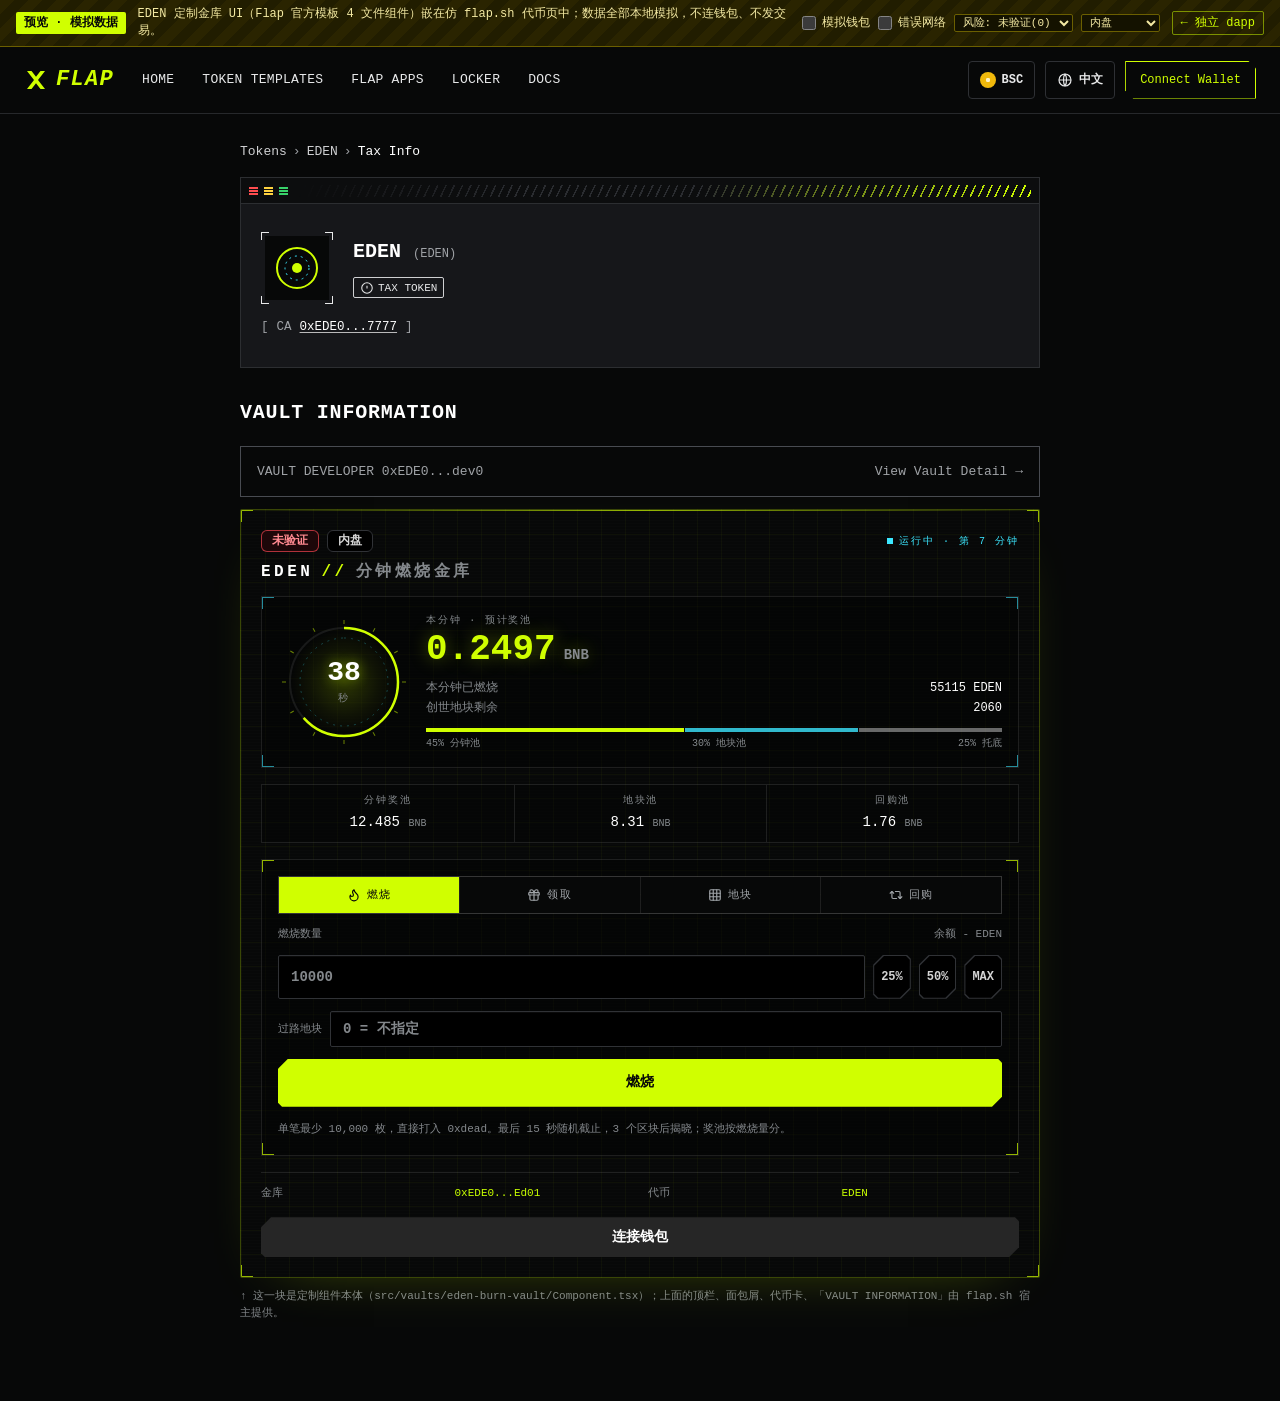
==== flap-custom/index.html @ 6d52eb44 "sci-fi UI v3 (flap-custom)" ====
<!doctype html>
<html lang="zh-CN" class="dark">
<head>
<meta charset="utf-8">
<meta name="viewport" content="width=device-width,initial-scale=1,viewport-fit=cover">
<title>EDEN · Flap 定制金库 UI 预览（模拟数据）</title>
<meta name="description" content="EDEN 分钟燃烧金库按 Flap 官方定制金库 UI 模板（flap-vault-component-template）实现的组件，嵌在仿 flap.sh 代币页里预览。全部为本地模拟数据，不连钱包、不发交易。">
<meta name="theme-color" content="#070808">
<meta name="robots" content="noindex">
<link rel="icon" href="data:image/svg+xml,%3Csvg xmlns='http://www.w3.org/2000/svg' viewBox='0 0 32 32'%3E%3Crect width='32' height='32' fill='%23070808'/%3E%3Ccircle cx='16' cy='16' r='9' fill='none' stroke='%23D0FF00' stroke-width='2'/%3E%3Ccircle cx='16' cy='16' r='3' fill='%23D0FF00'/%3E%3C/svg%3E">
<link rel="stylesheet" href="../assets/eden-vault.css">
<link rel="stylesheet" href="host.css">
<style>
:root{--mono:ui-monospace,"SF Mono","JetBrains Mono",Menlo,Consolas,"PingFang SC","Microsoft YaHei",monospace;--sans:-apple-system,"PingFang SC","Microsoft YaHei","Noto Sans SC",Arial,sans-serif}
.pv-ctl{display:flex;gap:8px;align-items:center;flex-wrap:wrap}
.pv-ctl select{background:#141200;color:#f3e9a2;border:1px solid #6b5f00;border-radius:2px;font:inherit;font-size:11px;padding:1px 4px}
.cu-frame{margin-top:12px}
.cu-note{margin-top:10px;font-size:11px;color:var(--mut2)}
</style>
</head>
<body>
<div class="pv-bar" role="note">
  <div class="pv-in">
    <span class="pv-tag">预览 · 模拟数据</span>
    <span class="pv-txt">EDEN 定制金库 UI（Flap 官方模板 4 文件组件）嵌在仿 flap.sh 代币页中；数据全部本地模拟，不连钱包、不发交易。</span>
    <span class="pv-ctl">
      <label class="pv-sw"><input type="checkbox" id="pvWallet"><span>模拟钱包</span></label>
      <label class="pv-sw"><input type="checkbox" id="pvNet"><span>错误网络</span></label>
      <select id="pvRisk" title="宿主下发的 riskLevel"><option value="0">风险: 未验证(0)</option><option value="1">风险: 1</option><option value="2">风险: 2</option><option value="3">风险: 3</option><option value="4">风险: 4</option><option value="none">风险: 缺失</option></select>
      <select id="pvPhase" title="宿主下发的 marketPhase"><option value="internal-market">内盘</option><option value="dex-listed">已上 DEX</option><option value="unknown">阶段未知</option></select>
    </span>
    <a class="pv-link" href="../index.html">← 独立 dapp</a>
  </div>
</div>

<header class="fh">
  <div class="fh-in">
    <button class="fh-burger" aria-label="菜单（预览中无效）" tabindex="-1"><svg viewBox="0 0 24 24"><path d="M4 7h16M4 12h16M4 17h16"/></svg></button>
    <span class="fh-logo" aria-label="FLAP（仿制字标）"><svg class="fh-mark" viewBox="0 0 24 24" aria-hidden="true"><path d="M3 3l7 9-7 9h4.5L12 15.2 16.5 21H21l-7-9 7-9h-4.5L12 8.8 7.5 3z"/></svg><b>FLAP</b></span>
    <nav class="fh-nav"><span>HOME</span><span>TOKEN TEMPLATES</span><span>FLAP APPS</span><span>LOCKER</span><span>DOCS</span></nav>
    <span class="fh-create">CREATE TOKEN</span>
    <div class="fh-r">
      <span class="fh-chain"><i class="bnb"></i><b>BSC</b></span>
      <button class="fh-lang" id="langBtn" title="切换组件语言（i18n.json en / zh）"><svg viewBox="0 0 24 24"><circle cx="12" cy="12" r="9"/><path d="M3 12h18M12 3c3 3.5 3 14.5 0 18M12 3c-3 3.5-3 14.5 0 18"/></svg><b id="langTxt">中文</b></button>
      <button class="fh-wallet" id="connectBtn" title="预览：模拟连接，不调用任何钱包"><span id="connectTxt">Connect Wallet</span></button>
    </div>
  </div>
</header>

<main class="pg">
  <div class="crumb"><span>Tokens</span><i>›</i><span>EDEN</span><i>›</i><b>Tax Info</b></div>
  <section class="tk-card">
    <div class="tk-strip"><span class="bars"><i class="r"></i><i class="y"></i><i class="g"></i></span><span class="hatch"></span></div>
    <div class="tk-body">
      <div class="tk-ava"><span class="cr tl"></span><span class="cr tr"></span><span class="cr bl"></span><span class="cr br"></span>
        <svg viewBox="0 0 64 64" aria-hidden="true"><rect width="64" height="64" fill="#070808"/><circle cx="32" cy="32" r="20" fill="none" stroke="#D0FF00" stroke-width="2"/><circle cx="32" cy="32" r="12" fill="none" stroke="#3CE7FF" stroke-width="1" stroke-dasharray="2 4"/><circle cx="32" cy="32" r="5" fill="#D0FF00"/></svg>
      </div>
      <div class="tk-meta">
        <div class="tk-name"><b>EDEN</b><span>(EDEN)</span></div>
        <span class="risk-b"><svg viewBox="0 0 24 24"><circle cx="12" cy="12" r="9"/><path d="M12 8v5M12 16h.01"/></svg><span>TAX TOKEN</span></span>
      </div>
      <div class="tk-ca"><span class="br">[</span><span class="ca-l">CA</span><span class="ca-a" title="预览地址（未部署）">0xEDE0...7777</span><span class="br">]</span></div>
    </div>
  </section>
  <h2 class="vi-h">VAULT INFORMATION</h2>
  <div class="dev-row"><span><span class="up">VAULT DEVELOPER</span> 0xEDE0...dev0</span><span class="vd">View Vault Detail →</span></div>
  <div class="cu-frame"><div id="eden-vault-root"></div></div>
  <p class="cu-note">↑ 这一块是定制组件本体（src/vaults/eden-burn-vault/Component.tsx）；上面的顶栏、面包屑、代币卡、「VAULT INFORMATION」由 flap.sh 宿主提供。</p>
</main>
<div class="toasts" id="toasts" aria-live="polite"></div>
<script src="../assets/eden-vault.js"></script>
<script src="host.js"></script>
</body>
</html>
---- assets/eden-vault.css ----
*,:after,:before{--tw-border-spacing-x:0;--tw-border-spacing-y:0;--tw-translate-x:0;--tw-translate-y:0;--tw-rotate:0;--tw-skew-x:0;--tw-skew-y:0;--tw-scale-x:1;--tw-scale-y:1;--tw-pan-x: ;--tw-pan-y: ;--tw-pinch-zoom: ;--tw-scroll-snap-strictness:proximity;--tw-gradient-from-position: ;--tw-gradient-via-position: ;--tw-gradient-to-position: ;--tw-ordinal: ;--tw-slashed-zero: ;--tw-numeric-figure: ;--tw-numeric-spacing: ;--tw-numeric-fraction: ;--tw-ring-inset: ;--tw-ring-offset-width:0px;--tw-ring-offset-color:#fff;--tw-ring-color:rgba(59,130,246,.5);--tw-ring-offset-shadow:0 0 #0000;--tw-ring-shadow:0 0 #0000;--tw-shadow:0 0 #0000;--tw-shadow-colored:0 0 #0000;--tw-blur: ;--tw-brightness: ;--tw-contrast: ;--tw-grayscale: ;--tw-hue-rotate: ;--tw-invert: ;--tw-saturate: ;--tw-sepia: ;--tw-drop-shadow: ;--tw-backdrop-blur: ;--tw-backdrop-brightness: ;--tw-backdrop-contrast: ;--tw-backdrop-grayscale: ;--tw-backdrop-hue-rotate: ;--tw-backdrop-invert: ;--tw-backdrop-opacity: ;--tw-backdrop-saturate: ;--tw-backdrop-sepia: ;--tw-contain-size: ;--tw-contain-layout: ;--tw-contain-paint: ;--tw-contain-style: }::backdrop{--tw-border-spacing-x:0;--tw-border-spacing-y:0;--tw-translate-x:0;--tw-translate-y:0;--tw-rotate:0;--tw-skew-x:0;--tw-skew-y:0;--tw-scale-x:1;--tw-scale-y:1;--tw-pan-x: ;--tw-pan-y: ;--tw-pinch-zoom: ;--tw-scroll-snap-strictness:proximity;--tw-gradient-from-position: ;--tw-gradient-via-position: ;--tw-gradient-to-position: ;--tw-ordinal: ;--tw-slashed-zero: ;--tw-numeric-figure: ;--tw-numeric-spacing: ;--tw-numeric-fraction: ;--tw-ring-inset: ;--tw-ring-offset-width:0px;--tw-ring-offset-color:#fff;--tw-ring-color:rgba(59,130,246,.5);--tw-ring-offset-shadow:0 0 #0000;--tw-ring-shadow:0 0 #0000;--tw-shadow:0 0 #0000;--tw-shadow-colored:0 0 #0000;--tw-blur: ;--tw-brightness: ;--tw-contrast: ;--tw-grayscale: ;--tw-hue-rotate: ;--tw-invert: ;--tw-saturate: ;--tw-sepia: ;--tw-drop-shadow: ;--tw-backdrop-blur: ;--tw-backdrop-brightness: ;--tw-backdrop-contrast: ;--tw-backdrop-grayscale: ;--tw-backdrop-hue-rotate: ;--tw-backdrop-invert: ;--tw-backdrop-opacity: ;--tw-backdrop-saturate: ;--tw-backdrop-sepia: ;--tw-contain-size: ;--tw-contain-layout: ;--tw-contain-paint: ;--tw-contain-style: }/*! tailwindcss v3.4.19 | MIT License | https://tailwindcss.com*/*,:after,:before{box-sizing:border-box;border:0 solid #e5e7eb}:after,:before{--tw-content:""}:host,html{line-height:1.5;-webkit-text-size-adjust:100%;-moz-tab-size:4;-o-tab-size:4;tab-size:4;font-family:ui-sans-serif,system-ui,sans-serif,Apple Color Emoji,Segoe UI Emoji,Segoe UI Symbol,Noto Color Emoji;font-feature-settings:normal;font-variation-settings:normal;-webkit-tap-highlight-color:transparent}body{margin:0;line-height:inherit}hr{height:0;color:inherit;border-top-width:1px}abbr:where([title]){-webkit-text-decoration:underline dotted;text-decoration:underline dotted}h1,h2,h3,h4,h5,h6{font-size:inherit;font-weight:inherit}a{color:inherit;text-decoration:inherit}b,strong{font-weight:bolder}code,kbd,pre,samp{font-family:ui-monospace,SFMono-Regular,Menlo,Monaco,Consolas,Liberation Mono,Courier New,monospace;font-feature-settings:normal;font-variation-settings:normal;font-size:1em}small{font-size:80%}sub,sup{font-size:75%;line-height:0;position:relative;vertical-align:baseline}sub{bottom:-.25em}sup{top:-.5em}table{text-indent:0;border-color:inherit;border-collapse:collapse}button,input,optgroup,select,textarea{font-family:inherit;font-feature-settings:inherit;font-variation-settings:inherit;font-size:100%;font-weight:inherit;line-height:inherit;letter-spacing:inherit;color:inherit;margin:0;padding:0}button,select{text-transform:none}button,input:where([type=button]),input:where([type=reset]),input:where([type=submit]){-webkit-appearance:button;background-color:transparent;background-image:none}:-moz-focusring{outline:auto}:-moz-ui-invalid{box-shadow:none}progress{vertical-align:baseline}::-webkit-inner-spin-button,::-webkit-outer-spin-button{height:auto}[type=search]{-webkit-appearance:textfield;outline-offset:-2px}::-webkit-search-decoration{-webkit-appearance:none}::-webkit-file-upload-button{-webkit-appearance:button;font:inherit}summary{display:list-item}blockquote,dd,dl,figure,h1,h2,h3,h4,h5,h6,hr,p,pre{margin:0}fieldset{margin:0}fieldset,legend{padding:0}menu,ol,ul{list-style:none;margin:0;padding:0}dialog{padding:0}textarea{resize:vertical}input::-moz-placeholder,textarea::-moz-placeholder{opacity:1;color:#9ca3af}input::placeholder,textarea::placeholder{opacity:1;color:#9ca3af}[role=button],button{cursor:pointer}:disabled{cursor:default}audio,canvas,embed,iframe,img,object,svg,video{display:block;vertical-align:middle}img,video{max-width:100%;height:auto}[hidden]:where(:not([hidden=until-found])){display:none}.pointer-events-none{pointer-events:none}.visible{visibility:visible}.static{position:static}.absolute{position:absolute}.relative{position:relative}.inset-0{inset:0}.inset-3{inset:.75rem}.inset-x-0{left:0;right:0}.bottom-0{bottom:0}.left-0{left:0}.right-0{right:0}.top-0{top:0}.z-10{z-index:10}.mx-auto{margin-left:auto;margin-right:auto}.mb-3{margin-bottom:.75rem}.ml-2{margin-left:.5rem}.ml-auto{margin-left:auto}.mt-0\.5{margin-top:.125rem}.mt-1{margin-top:.25rem}.mt-3{margin-top:.75rem}.block{display:block}.inline-block{display:inline-block}.flex{display:flex}.inline-flex{display:inline-flex}.grid{display:grid}.hidden{display:none}.aspect-\[66\/50\]{aspect-ratio:66/50}.h-1{height:.25rem}.h-1\.5{height:.375rem}.h-10{height:2.5rem}.h-11{height:2.75rem}.h-12{height:3rem}.h-3{height:.75rem}.h-3\.5{height:.875rem}.h-4{height:1rem}.h-8{height:2rem}.h-9{height:2.25rem}.h-\[132px\]{height:132px}.h-full{height:100%}.h-px{height:1px}.w-1\.5{width:.375rem}.w-10{width:2.5rem}.w-3{width:.75rem}.w-3\.5{width:.875rem}.w-4{width:1rem}.w-\[132px\]{width:132px}.w-full{width:100%}.min-w-0{min-width:0}.shrink-0{flex-shrink:0}.origin-left{transform-origin:left}.-rotate-90{--tw-rotate:-90deg}.-rotate-90,.transform{transform:translate(var(--tw-translate-x),var(--tw-translate-y)) rotate(var(--tw-rotate)) skewX(var(--tw-skew-x)) skewY(var(--tw-skew-y)) scaleX(var(--tw-scale-x)) scaleY(var(--tw-scale-y))}@keyframes spin{to{transform:rotate(1turn)}}.animate-spin{animation:spin 1s linear infinite}.cursor-crosshair{cursor:crosshair}.grid-cols-2{grid-template-columns:repeat(2,minmax(0,1fr))}.grid-cols-3{grid-template-columns:repeat(3,minmax(0,1fr))}.grid-cols-4{grid-template-columns:repeat(4,minmax(0,1fr))}.flex-col{flex-direction:column}.flex-wrap{flex-wrap:wrap}.place-items-center{place-items:center}.items-center{align-items:center}.items-baseline{align-items:baseline}.justify-center{justify-content:center}.justify-between{justify-content:space-between}.gap-1{gap:.25rem}.gap-1\.5{gap:.375rem}.gap-2{gap:.5rem}.gap-3{gap:.75rem}.gap-4{gap:1rem}.gap-px{gap:1px}.gap-x-4{-moz-column-gap:1rem;column-gap:1rem}.gap-y-1{row-gap:.25rem}.space-y-3>:not([hidden])~:not([hidden]){--tw-space-y-reverse:0;margin-top:calc(.75rem*(1 - var(--tw-space-y-reverse)));margin-bottom:calc(.75rem*var(--tw-space-y-reverse))}.overflow-hidden,.truncate{overflow:hidden}.truncate{text-overflow:ellipsis}.truncate,.whitespace-nowrap{white-space:nowrap}.break-words{overflow-wrap:break-word}.rounded-\[2px\]{border-radius:2px}.rounded-\[6px\]{border-radius:6px}.rounded-\[8px\]{border-radius:8px}.rounded-full{border-radius:9999px}.border{border-width:1px}.border-b{border-bottom-width:1px}.border-l{border-left-width:1px}.border-r{border-right-width:1px}.border-t{border-top-width:1px}.border-\[\#303236\]{--tw-border-opacity:1;border-color:rgb(48 50 54/var(--tw-border-opacity,1))}.border-\[\#3CE7FF\]\/60{border-color:rgba(60,231,255,.6)}.border-\[\#D0FF00\]\/25{border-color:rgba(208,255,0,.25)}.border-\[\#D0FF00\]\/45{border-color:rgba(208,255,0,.45)}.border-\[\#D0FF00\]\/65{border-color:rgba(208,255,0,.65)}.border-\[\#D0FF00\]\/70{border-color:rgba(208,255,0,.7)}.border-\[\#FF4A55\]\/55{border-color:rgba(255,74,85,.55)}.border-\[\#FF4A55\]\/65{border-color:rgba(255,74,85,.65)}.border-\[\#FFD166\]\/45{border-color:rgba(255,209,102,.45)}.border-\[\#FFD166\]\/55{border-color:rgba(255,209,102,.55)}.border-white\/10{border-color:hsla(0,0%,100%,.1)}.bg-\[\#070808\]{--tw-bg-opacity:1;background-color:rgb(7 8 8/var(--tw-bg-opacity,1))}.bg-\[\#101400\]{--tw-bg-opacity:1;background-color:rgb(16 20 0/var(--tw-bg-opacity,1))}.bg-\[\#1A1305\]{--tw-bg-opacity:1;background-color:rgb(26 19 5/var(--tw-bg-opacity,1))}.bg-\[\#1D0709\]{--tw-bg-opacity:1;background-color:rgb(29 7 9/var(--tw-bg-opacity,1))}.bg-\[\#3CE7FF\]{--tw-bg-opacity:1;background-color:rgb(60 231 255/var(--tw-bg-opacity,1))}.bg-\[\#3CE7FF\]\/80{background-color:rgba(60,231,255,.8)}.bg-\[\#D0FF00\]{--tw-bg-opacity:1;background-color:rgb(208 255 0/var(--tw-bg-opacity,1))}.bg-black{--tw-bg-opacity:1;background-color:rgb(0 0 0/var(--tw-bg-opacity,1))}.bg-black\/30{background-color:rgba(0,0,0,.3)}.bg-black\/40{background-color:rgba(0,0,0,.4)}.bg-white\/10{background-color:hsla(0,0%,100%,.1)}.bg-white\/40{background-color:hsla(0,0%,100%,.4)}.bg-\[radial-gradient\(circle\2c rgba\(208\2c 255\2c 0\2c 0\.28\)_0\%\2c rgba\(208\2c 255\2c 0\2c 0\.08\)_45\%\2c transparent_70\%\)\]{background-image:radial-gradient(circle,rgba(208,255,0,.28) 0,rgba(208,255,0,.08) 45%,transparent 70%)}.bg-gradient-to-r{background-image:linear-gradient(to right,var(--tw-gradient-stops))}.from-transparent{--tw-gradient-from:transparent var(--tw-gradient-from-position);--tw-gradient-to:transparent var(--tw-gradient-to-position);--tw-gradient-stops:var(--tw-gradient-from),var(--tw-gradient-to)}.via-\[\#D0FF00\]\/70{--tw-gradient-to:rgba(208,255,0,0) var(--tw-gradient-to-position);--tw-gradient-stops:var(--tw-gradient-from),rgba(208,255,0,.7) var(--tw-gradient-via-position),var(--tw-gradient-to)}.to-transparent{--tw-gradient-to:transparent var(--tw-gradient-to-position)}.p-3{padding:.75rem}.p-4{padding:1rem}.px-0{padding-left:0;padding-right:0}.px-2{padding-left:.5rem;padding-right:.5rem}.px-2\.5{padding-left:.625rem;padding-right:.625rem}.px-3{padding-left:.75rem;padding-right:.75rem}.px-4{padding-left:1rem;padding-right:1rem}.px-5{padding-left:1.25rem;padding-right:1.25rem}.py-1{padding-top:.25rem;padding-bottom:.25rem}.py-2{padding-top:.5rem}.pb-2,.py-2{padding-bottom:.5rem}.pt-0{padding-top:0}.pt-3{padding-top:.75rem}.text-center{text-align:center}.text-right{text-align:right}.font-mono{font-family:ui-monospace,SFMono-Regular,Menlo,Monaco,Consolas,Liberation Mono,Courier New,monospace}.text-\[10px\]{font-size:10px}.text-\[11px\]{font-size:11px}.text-\[28px\]{font-size:28px}.text-\[30px\]{font-size:30px}.text-base{font-size:1rem;line-height:1.5rem}.text-sm{font-size:.875rem;line-height:1.25rem}.text-xs{font-size:.75rem;line-height:1rem}.font-medium{font-weight:500}.font-semibold{font-weight:600}.uppercase{text-transform:uppercase}.tabular-nums{--tw-numeric-spacing:tabular-nums;font-variant-numeric:var(--tw-ordinal) var(--tw-slashed-zero) var(--tw-numeric-figure) var(--tw-numeric-spacing) var(--tw-numeric-fraction)}.leading-5{line-height:1.25rem}.leading-6{line-height:1.5rem}.leading-\[1\.4\]{line-height:1.4}.leading-none{line-height:1}.leading-tight{line-height:1.25}.tracking-\[0\.12em\]{letter-spacing:.12em}.tracking-\[0\.18em\]{letter-spacing:.18em}.tracking-\[0\.22em\]{letter-spacing:.22em}.tracking-\[0\.2em\]{letter-spacing:.2em}.tracking-normal{letter-spacing:0}.text-\[\#070808\]{--tw-text-opacity:1;color:rgb(7 8 8/var(--tw-text-opacity,1))}.text-\[\#3CE7FF\]{--tw-text-opacity:1;color:rgb(60 231 255/var(--tw-text-opacity,1))}.text-\[\#84888C\]{--tw-text-opacity:1;color:rgb(132 136 140/var(--tw-text-opacity,1))}.text-\[\#A0A4A8\]{--tw-text-opacity:1;color:rgb(160 164 168/var(--tw-text-opacity,1))}.text-\[\#D0FF00\]{--tw-text-opacity:1;color:rgb(208 255 0/var(--tw-text-opacity,1))}.text-\[\#D4D4D4\]{--tw-text-opacity:1;color:rgb(212 212 212/var(--tw-text-opacity,1))}.text-\[\#E8EBEC\]{--tw-text-opacity:1;color:rgb(232 235 236/var(--tw-text-opacity,1))}.text-\[\#FF4A55\]{--tw-text-opacity:1;color:rgb(255 74 85/var(--tw-text-opacity,1))}.text-\[\#FF8A91\]{--tw-text-opacity:1;color:rgb(255 138 145/var(--tw-text-opacity,1))}.text-\[\#FFD166\]{--tw-text-opacity:1;color:rgb(255 209 102/var(--tw-text-opacity,1))}.text-primary{color:hsl(var(--primary))}.text-white{--tw-text-opacity:1;color:rgb(255 255 255/var(--tw-text-opacity,1))}.caret-\[\#D0FF00\]{caret-color:#d0ff00}.opacity-100{opacity:1}.opacity-30{opacity:.3}.opacity-40{opacity:.4}.opacity-70{opacity:.7}.opacity-90{opacity:.9}.shadow-\[0_18px_60px_-42px_rgba\(208\2c 255\2c 0\2c 0\.45\)\]{--tw-shadow:0 18px 60px -42px rgba(208,255,0,.45);--tw-shadow-colored:0 18px 60px -42px var(--tw-shadow-color);box-shadow:var(--tw-ring-offset-shadow,0 0 #0000),var(--tw-ring-shadow,0 0 #0000),var(--tw-shadow)}.shadow-\[inset_0_1px_0_rgba\(255\2c 255\2c 255\2c 0\.04\)\]{--tw-shadow:inset 0 1px 0 hsla(0,0%,100%,.04);--tw-shadow-colored:inset 0 1px 0 var(--tw-shadow-color);box-shadow:var(--tw-ring-offset-shadow,0 0 #0000),var(--tw-ring-shadow,0 0 #0000),var(--tw-shadow)}.outline-none{outline:2px solid transparent;outline-offset:2px}.outline{outline-style:solid}.transition-colors{transition-property:color,background-color,border-color,text-decoration-color,fill,stroke;transition-timing-function:cubic-bezier(.4,0,.2,1);transition-duration:.15s}.transition-opacity{transition-property:opacity;transition-timing-function:cubic-bezier(.4,0,.2,1);transition-duration:.15s}.transition-transform{transition-property:transform;transition-timing-function:cubic-bezier(.4,0,.2,1);transition-duration:.15s}.duration-0{transition-duration:0s}.duration-150{transition-duration:.15s}.duration-500{transition-duration:.5s}@keyframes enter{0%{opacity:var(--tw-enter-opacity,1);transform:translate3d(var(--tw-enter-translate-x,0),var(--tw-enter-translate-y,0),0) scale3d(var(--tw-enter-scale,1),var(--tw-enter-scale,1),var(--tw-enter-scale,1)) rotate(var(--tw-enter-rotate,0))}}@keyframes exit{to{opacity:var(--tw-exit-opacity,1);transform:translate3d(var(--tw-exit-translate-x,0),var(--tw-exit-translate-y,0),0) scale3d(var(--tw-exit-scale,1),var(--tw-exit-scale,1),var(--tw-exit-scale,1)) rotate(var(--tw-exit-rotate,0))}}.duration-0{animation-duration:0s}.duration-150{animation-duration:.15s}.duration-500{animation-duration:.5s}.\[--ui20-chamfer-bg\:\#000000\]{--ui20-chamfer-bg:#000}.\[--ui20-chamfer-bg\:\#262626\]{--ui20-chamfer-bg:#262626}.\[--ui20-chamfer-bg\:\#D0FF00\]{--ui20-chamfer-bg:#d0ff00}.\[--ui20-chamfer-border\:\#262626\]{--ui20-chamfer-border:#262626}.\[--ui20-chamfer-border\:\#303236\]{--ui20-chamfer-border:#303236}.\[--ui20-chamfer-border\:\#D0FF00\]{--ui20-chamfer-border:#d0ff00}.\[--ui20-chamfer-border\:\#FF4A55\]{--ui20-chamfer-border:#ff4a55}.\[background-image\:linear-gradient\(rgba\(208\2c 255\2c 0\2c 0\.035\)_1px\2c transparent_1px\)\2c linear-gradient\(90deg\2c rgba\(208\2c 255\2c 0\2c 0\.035\)_1px\2c transparent_1px\)\]{background-image:linear-gradient(rgba(208,255,0,.035) 1px,transparent 0),linear-gradient(90deg,rgba(208,255,0,.035) 1px,transparent 0)}.\[background-image\:repeating-linear-gradient\(0deg\2c rgba\(255\2c 255\2c 255\2c 0\.025\)_0px\2c rgba\(255\2c 255\2c 255\2c 0\.025\)_1px\2c transparent_1px\2c transparent_3px\)\]{background-image:repeating-linear-gradient(0deg,hsla(0,0%,100%,.025),hsla(0,0%,100%,.025) 1px,transparent 0,transparent 3px)}.\[background-size\:24px_24px\]{background-size:24px 24px}.\[image-rendering\:pixelated\]{image-rendering:pixelated}.\[text-shadow\:0_0_12px_rgba\(208\2c 255\2c 0\2c 0\.45\)\]{text-shadow:0 0 12px rgba(208,255,0,.45)}.\[text-shadow\:0_0_18px_rgba\(208\2c 255\2c 0\2c 0\.35\)\]{text-shadow:0 0 18px rgba(208,255,0,.35)}:root{--primary:73 100% 50%}.ui20-connect-chamfer{--ui20-chamfer-path:polygon(10px 0,calc(100% - 4px) 0,100% 4px,100% calc(100% - 10px),calc(100% - 10px) 100%,4px 100%,0 calc(100% - 4px),0 10px);background:var(--ui20-chamfer-border,#d0ff00)!important;border:none!important;clip-path:var(--ui20-chamfer-path);position:relative}.ui20-connect-chamfer:before{background:var(--ui20-chamfer-bg,#000);clip-path:var(--ui20-chamfer-path);content:"";inset:1px;pointer-events:none;position:absolute}.ui20-connect-chamfer>*{position:relative;z-index:1}.selection\:bg-\[\#D0FF00\]\/35 ::-moz-selection{background-color:rgba(208,255,0,.35)}.selection\:bg-\[\#D0FF00\]\/35 ::selection{background-color:rgba(208,255,0,.35)}.selection\:text-white ::-moz-selection{--tw-text-opacity:1;color:rgb(255 255 255/var(--tw-text-opacity,1))}.selection\:text-white ::selection{--tw-text-opacity:1;color:rgb(255 255 255/var(--tw-text-opacity,1))}.selection\:bg-\[\#D0FF00\]\/35::-moz-selection{background-color:rgba(208,255,0,.35)}.selection\:bg-\[\#D0FF00\]\/35::selection{background-color:rgba(208,255,0,.35)}.selection\:text-white::-moz-selection{--tw-text-opacity:1;color:rgb(255 255 255/var(--tw-text-opacity,1))}.selection\:text-white::selection{--tw-text-opacity:1;color:rgb(255 255 255/var(--tw-text-opacity,1))}.placeholder\:text-\[\#84888C\]::-moz-placeholder{--tw-text-opacity:1;color:rgb(132 136 140/var(--tw-text-opacity,1))}.placeholder\:text-\[\#84888C\]::placeholder{--tw-text-opacity:1;color:rgb(132 136 140/var(--tw-text-opacity,1))}.hover\:bg-\[\#131516\]:hover{--tw-bg-opacity:1;background-color:rgb(19 21 22/var(--tw-bg-opacity,1))}.hover\:text-\[\#D0FF00\]:hover{--tw-text-opacity:1;color:rgb(208 255 0/var(--tw-text-opacity,1))}.hover\:text-black:hover{--tw-text-opacity:1;color:rgb(0 0 0/var(--tw-text-opacity,1))}.hover\:transition-colors:hover{transition-property:color,background-color,border-color,text-decoration-color,fill,stroke;transition-timing-function:cubic-bezier(.4,0,.2,1);transition-duration:.15s}.hover\:duration-150:hover{transition-duration:.15s;animation-duration:.15s}.hover\:\[--ui20-chamfer-bg\:\#303030\]:hover{--ui20-chamfer-bg:#303030}.hover\:\[--ui20-chamfer-bg\:\#BDE800\]:hover{--ui20-chamfer-bg:#bde800}.hover\:\[--ui20-chamfer-bg\:\#FF4A55\]:hover{--ui20-chamfer-bg:#ff4a55}.hover\:\[--ui20-chamfer-border\:\#303030\]:hover{--ui20-chamfer-border:#303030}.hover\:\[--ui20-chamfer-border\:\#BDE800\]:hover{--ui20-chamfer-border:#bde800}.hover\:\[--ui20-chamfer-border\:\#D0FF00\]:hover{--ui20-chamfer-border:#d0ff00}.focus\:border-\[\#D0FF00\]:focus{--tw-border-opacity:1;border-color:rgb(208 255 0/var(--tw-border-opacity,1))}.focus\:ring-2:focus{--tw-ring-offset-shadow:var(--tw-ring-inset) 0 0 0 var(--tw-ring-offset-width) var(--tw-ring-offset-color);--tw-ring-shadow:var(--tw-ring-inset) 0 0 0 calc(2px + var(--tw-ring-offset-width)) var(--tw-ring-color);box-shadow:var(--tw-ring-offset-shadow),var(--tw-ring-shadow),var(--tw-shadow,0 0 #0000)}.focus\:ring-\[\#D0FF00\]\/25:focus{--tw-ring-color:rgba(208,255,0,.25)}.focus-visible\:outline-none:focus-visible{outline:2px solid transparent;outline-offset:2px}.focus-visible\:ring-2:focus-visible{--tw-ring-offset-shadow:var(--tw-ring-inset) 0 0 0 var(--tw-ring-offset-width) var(--tw-ring-offset-color);--tw-ring-shadow:var(--tw-ring-inset) 0 0 0 calc(2px + var(--tw-ring-offset-width)) var(--tw-ring-color);box-shadow:var(--tw-ring-offset-shadow),var(--tw-ring-shadow),var(--tw-shadow,0 0 #0000)}.focus-visible\:ring-\[\#D0FF00\]\/45:focus-visible{--tw-ring-color:rgba(208,255,0,.45)}.disabled\:pointer-events-none:disabled{pointer-events:none}.disabled\:cursor-not-allowed:disabled{cursor:not-allowed}.disabled\:bg-\[\#131516\]:disabled{--tw-bg-opacity:1;background-color:rgb(19 21 22/var(--tw-bg-opacity,1))}.disabled\:text-\[\#84888C\]:disabled{--tw-text-opacity:1;color:rgb(132 136 140/var(--tw-text-opacity,1))}.disabled\:opacity-50:disabled{opacity:.5}.disabled\:opacity-80:disabled{opacity:.8}@media (prefers-reduced-motion:no-preference){@keyframes pulse{50%{opacity:.5}}.motion-safe\:animate-pulse{animation:pulse 2s cubic-bezier(.4,0,.6,1) infinite}.motion-safe\:duration-300{transition-duration:.3s}.motion-safe\:animate-in{animation-name:enter;animation-duration:.15s;--tw-enter-opacity:initial;--tw-enter-scale:initial;--tw-enter-rotate:initial;--tw-enter-translate-x:initial;--tw-enter-translate-y:initial}.motion-safe\:fade-in-0{--tw-enter-opacity:0}.motion-safe\:slide-in-from-bottom-2{--tw-enter-translate-y:0.5rem}.motion-safe\:duration-300{animation-duration:.3s}}@media (prefers-reduced-motion:reduce){.motion-reduce\:transition-none{transition-property:none}}@media (min-width:640px){.sm\:grid-cols-2{grid-template-columns:repeat(2,minmax(0,1fr))}.sm\:grid-cols-4{grid-template-columns:repeat(4,minmax(0,1fr))}.sm\:grid-cols-\[auto_1fr\]{grid-template-columns:auto 1fr}.sm\:space-y-4>:not([hidden])~:not([hidden]){--tw-space-y-reverse:0;margin-top:calc(1rem*(1 - var(--tw-space-y-reverse)));margin-bottom:calc(1rem*var(--tw-space-y-reverse))}.sm\:p-4{padding:1rem}.sm\:p-5{padding:1.25rem}.sm\:pb-3{padding-bottom:.75rem}.sm\:pt-0{padding-top:0}.sm\:text-left{text-align:left}.sm\:text-\[36px\]{font-size:36px}.sm\:text-base{font-size:1rem;line-height:1.5rem}.sm\:text-lg{font-size:1.125rem;line-height:1.75rem}}
---- flap-custom/host.css ----
/* 宿主外壳（仿 flap.sh 代币页，取自 ../flap/flap.css 的顶栏/代币卡/提示样式；金库区由定制组件渲染）
   原注释：仿 flap.sh 通用金库页（2026-11 前端 tailwind 类名实测取值）
   颜色：bg #070808 · lime #D0FF00 / hover #E2FF4F · border #484B51 · muted #A0A3A7 / #84888C
         inner #131516 · notice #1F2023 · text #D7D8DA · warn #F68F15
   字体：JetBrains Mono + Noto Sans SC；圆角 2px；无阴影 */
*{box-sizing:border-box;margin:0;padding:0}
:root{--bg:#070808;--lime:#D0FF00;--lime2:#E2FF4F;--bd:#484B51;--mut:#A0A3A7;--mut2:#84888C;--in:#131516;--nt:#1F2023;--tx:#D7D8DA;--warn:#F68F15;
  --mono:"JetBrains Mono","Noto Sans SC",ui-monospace,monospace;--sans:"Noto Sans SC",Arial,Helvetica,"PingFang SC","Microsoft YaHei",sans-serif}
html{background:var(--bg);color-scheme:dark}
body{background:var(--bg);color:#fff;font-family:var(--sans);font-size:14px;line-height:1.5;-webkit-font-smoothing:antialiased;min-height:100vh}
.fh svg,.tk-card svg,.pv-bar svg{display:block}
button{font:inherit;color:inherit;background:none;border:0;cursor:pointer}
input{font:inherit}
code{font-family:var(--mono);font-size:.95em}

/* ---------- 预览条 ---------- */
.pv-bar{position:sticky;top:0;z-index:50;background:repeating-linear-gradient(135deg,#2a2400 0 10px,#211d00 10px 20px);border-bottom:1px solid #6b5f00}
.pv-in{max-width:1440px;margin:0 auto;display:flex;align-items:center;gap:12px;padding:6px 16px;font-family:var(--mono);font-size:12px;color:#f3e9a2;flex-wrap:wrap}
.pv-tag{background:var(--lime);color:#070808;font-weight:700;padding:2px 8px;border-radius:2px;white-space:nowrap}
.pv-txt{flex:1;min-width:220px;line-height:1.4}
.pv-txt code{color:#fff}
.pv-sw{display:flex;align-items:center;gap:6px;cursor:pointer;white-space:nowrap}
.pv-sw input{accent-color:var(--lime);width:14px;height:14px}
.pv-link{color:var(--lime);text-decoration:none;border:1px solid rgba(208,255,0,.5);padding:2px 8px;border-radius:2px;white-space:nowrap}
.pv-link:hover{background:rgba(208,255,0,.1)}

/* ---------- 顶栏 ---------- */
.fh{border-bottom:1px solid #26282b;background:var(--bg)}
.fh-in{max-width:1440px;margin:0 auto;height:66px;display:flex;align-items:center;gap:28px;padding:0 24px}
.fh-burger,.fh-create,.fh-wic{display:none}
.fh-logo{display:flex;align-items:center;gap:8px;color:var(--lime)}
.fh-mark{width:24px;height:24px;fill:var(--lime)}
.fh-logo b{font-family:"JetBrains Mono",monospace;font-weight:800;font-size:22px;letter-spacing:.06em;font-style:italic}
.fh-nav{display:flex;gap:28px;font-family:var(--mono);font-size:13px;color:#e8e9ea;letter-spacing:.02em}
.fh-nav span{display:flex;align-items:center;gap:6px;white-space:nowrap}
.cv{display:inline-block;width:6px;height:6px;border-right:1.5px solid currentColor;border-bottom:1.5px solid currentColor;transform:rotate(45deg) translate(-2px,-2px);opacity:.8}
.fh-r{margin-left:auto;display:flex;align-items:center;gap:10px}
.fh-ic,.fh-chain,.fh-lang{height:38px;border:1px solid #2e3034;border-radius:4px;display:flex;align-items:center;justify-content:center;gap:6px;padding:0 11px;font-family:var(--mono);font-size:12px;color:#e8e9ea}
.fh-ic{width:38px;padding:0}
.fh-ic svg,.fh-lang svg,.fh-wic svg,.fh-burger svg{width:16px;height:16px;fill:none;stroke:currentColor;stroke-width:1.8}
.bnb{width:16px;height:16px;border-radius:50%;background:radial-gradient(circle at 50% 50%,#fff3c4 0 18%,#F0B90B 20%)}
.fh-lang{cursor:pointer}.fh-lang:hover{border-color:#55585d}
.fh-wallet{height:38px;padding:0 14px;font-family:var(--mono);font-size:12px;color:var(--lime);border:1px solid var(--lime);clip-path:polygon(0 0,calc(100% - 8px) 0,100% 8px,100% 100%,8px 100%,0 calc(100% - 8px));position:relative}
.fh-wallet:hover{background:rgba(208,255,0,.08)}
.fh-wallet.on{color:#070808;background:var(--lime)}

/* ---------- 页面列 ---------- */
.pg{max-width:848px;margin:0 auto;padding:28px 24px 80px;font-family:var(--mono)}
.crumb{display:flex;align-items:center;gap:6px;font-size:13px;color:#cfd0d2;margin-bottom:16px}
.crumb i{font-style:normal;color:var(--mut)}
.crumb b{color:#fff;font-weight:500}

.tk-card{border:1px solid #2c2e31;background:#16171a}
.tk-strip{height:26px;border-bottom:1px solid #2c2e31;display:flex;align-items:center;gap:10px;padding:0 8px;background:#0c0d0e}
.bars{display:flex;gap:6px}
.bars i{width:9px;height:8px;background:repeating-linear-gradient(180deg,currentColor 0 2px,transparent 2px 3px)}
.bars .r{color:#ff4d4f}.bars .y{color:#ffd23f}.bars .g{color:#38d26a}
.hatch{flex:1;height:12px;background:repeating-linear-gradient(115deg,transparent 0 6px,#2a2c30 6px 7.5px);-webkit-mask:linear-gradient(90deg,transparent 0,#000 30%);mask:linear-gradient(90deg,transparent 0,#000 30%);position:relative}
.hatch::after{content:"";position:absolute;inset:0;background:repeating-linear-gradient(115deg,transparent 0 6px,var(--lime) 6px 7.5px);-webkit-mask:linear-gradient(90deg,transparent 55%,#000);mask:linear-gradient(90deg,transparent 55%,#000)}
.tk-body{padding:28px 20px 30px;display:grid;grid-template-columns:auto 1fr;column-gap:20px;row-gap:14px;align-items:center}
.tk-ava{position:relative;width:72px;height:72px;padding:4px}
.tk-ava svg{width:100%;height:100%}
.cr{position:absolute;width:8px;height:8px;border-color:#e8e9ea;border-style:solid;border-width:0}
.cr.tl{left:0;top:0;border-left-width:1.5px;border-top-width:1.5px}.cr.tr{right:0;top:0;border-right-width:1.5px;border-top-width:1.5px}
.cr.bl{left:0;bottom:0;border-left-width:1.5px;border-bottom-width:1.5px}.cr.br{right:0;bottom:0;border-right-width:1.5px;border-bottom-width:1.5px}
.tk-name{display:flex;align-items:baseline;gap:12px;margin-bottom:10px}
.tk-name b{font-size:20px;font-weight:600}
.tk-name span{font-size:12px;color:var(--mut)}
.tk-ca{grid-column:1/-1;display:flex;align-items:center;gap:8px;font-size:12.5px;color:var(--mut)}
.ca-a{color:#fff;text-decoration:underline;text-decoration-color:rgba(255,255,255,.7);text-underline-offset:2px}
.tk-ca .cp{width:13px;height:13px;fill:none;stroke:currentColor;stroke-width:1.8}
.tk-ca .x{margin-left:8px;color:#e8e9ea}

/* 风险徽标（tax-info 变体 + riskLevel 0 → 灰色描边） */
.risk-b{display:inline-flex;align-items:center;gap:4px;height:21px;padding:0 6px;border:1px solid var(--mut);border-radius:2px;color:var(--mut);font-family:var(--mono);font-size:11px;text-transform:uppercase;white-space:nowrap;vertical-align:middle}
.risk-b svg{width:14px;height:14px;fill:none;stroke:currentColor;stroke-width:1.8}
.tk-meta .risk-b{border-color:#cfd0d2;color:#e8e9ea}

.vi-h{font-size:20px;font-weight:600;letter-spacing:.04em;margin:30px 0 18px;text-transform:uppercase}

/* ---------- 由 schema 渲染的金库区 ---------- */
.vh{display:flex;flex-wrap:wrap;align-items:center;gap:8px;margin-bottom:8px}
.vtype{font-size:16px;font-weight:600;line-height:1.4;color:var(--lime)}
.vdesc{white-space:pre-line;font-size:13px;line-height:1.4;color:var(--mut)}


.m-top{display:flex;align-items:flex-start;justify-content:space-between;gap:12px}
.m-name{min-width:0;overflow:hidden;text-overflow:ellipsis;white-space:nowrap;font-size:16px;font-weight:500;line-height:1.4;color:var(--lime)}
.m-desc{margin-top:8px;font-size:12px;line-height:1.4;color:var(--mut)}
.loading{margin-top:20px;display:flex;align-items:center;gap:8px;background:var(--in);border-radius:2px;padding:12px 16px;font-size:12px;color:rgba(255,255,255,.55)}

/* Advanced actions */
.chev{width:16px;height:16px;fill:none;stroke:var(--mut);stroke-width:2;flex-shrink:0;transition:transform .15s}

.fields{margin-top:20px;display:flex;flex-direction:column;gap:12px}
.noin{margin-top:20px}
.noin p{font-size:13px;line-height:1.4;color:var(--mut)}
.noin div{margin-top:8px;height:42px;display:flex;align-items:center;border:1px solid var(--bd);border-radius:2px;background:#18191B;padding:0 12px;font-size:14px;color:var(--mut2)}
.exec{margin-top:20px;height:42px;width:100%;border-radius:2px;background:var(--lime);font-size:14px;font-weight:500;text-transform:uppercase;color:#070808;display:flex;align-items:center;justify-content:center;gap:8px}
.exec:hover{background:var(--lime2)}
.exec:disabled{opacity:.4;cursor:default;background:var(--lime)}

/* toasts（仿 sonner 暗色） */
.toasts{position:fixed;right:20px;bottom:20px;z-index:60;display:flex;flex-direction:column;gap:8px;width:min(356px,calc(100vw - 32px))}
.toast{background:#0f1011;border:1px solid #2b2d31;border-radius:6px;padding:12px 14px;font-family:var(--mono);font-size:13px;color:#fff;box-shadow:0 8px 24px rgba(0,0,0,.5);display:flex;gap:10px;align-items:flex-start;animation:tin .2s ease-out}
.toast em{font-style:normal;color:var(--mut);font-size:12px;display:block;margin-top:2px}
.toast .d{width:8px;height:8px;border-radius:50%;margin-top:6px;flex-shrink:0;background:#60a5fa}
.toast.ok .d{background:#34d399}.toast.bad .d{background:#f87171}
@keyframes tin{from{opacity:0;transform:translateY(8px)}}

/* 预览注释 */

/* ---------- 手机 ---------- */
@media (max-width:1100px){.fh-nav{display:none}}
@media (max-width:640px){
  .pv-in{gap:8px;padding:6px 10px;font-size:11px}
  .pv-txt{order:5;flex-basis:100%}
  .fh-in{height:56px;gap:12px;padding:0 10px}
  .fh-burger{display:flex;width:24px}
  .fh-burger svg{width:22px;height:22px}
  .fh-logo b{display:none}
  .fh-logo .fh-mark{width:26px;height:26px}
  .fh-create{display:flex;align-items:center;height:36px;padding:0 10px;background:var(--lime);color:#070808;font-family:var(--mono);font-weight:700;font-size:13px;border-radius:4px}
  .fh-r{gap:6px}
  .fh-chain b,.fh-lang svg,.fh-wallet{display:none}
  .fh-ic,.fh-chain,.fh-lang{height:36px;padding:0 8px}
  .fh-ic{width:36px}
  .fh-wic{display:flex;width:36px;height:36px;border:1px solid var(--lime);border-radius:4px;align-items:center;justify-content:center;color:var(--lime)}
  .pg{padding:16px 8px 60px}
  .tk-body{padding:16px 12px 18px;column-gap:14px}
  .tk-ava{width:58px;height:58px}
  .tk-ca{grid-column:2}
  .vi-h{font-size:18px;margin:22px 0 14px}
}
.fh-create,.fh-lang b,.fh-chain b{white-space:nowrap}
@media (max-width:640px){
  .pv-bar{position:static}
  .fh-create{font-size:12px;padding:0 8px;height:34px}
  .fh-lang b{font-size:11px}
  .fh-ic,.fh-chain,.fh-lang,.fh-wic{height:34px}
  .fh-ic,.fh-wic{width:34px}
}
@media (max-width:370px){.fh-create{display:none}}
.dev-row{border:1px solid var(--bd);padding:15px 16px;display:flex;justify-content:space-between;gap:12px;font-size:13px;color:var(--mut);flex-wrap:wrap}
.dev-row .up{text-transform:uppercase}
.dev-row .vd{color:var(--mut)}
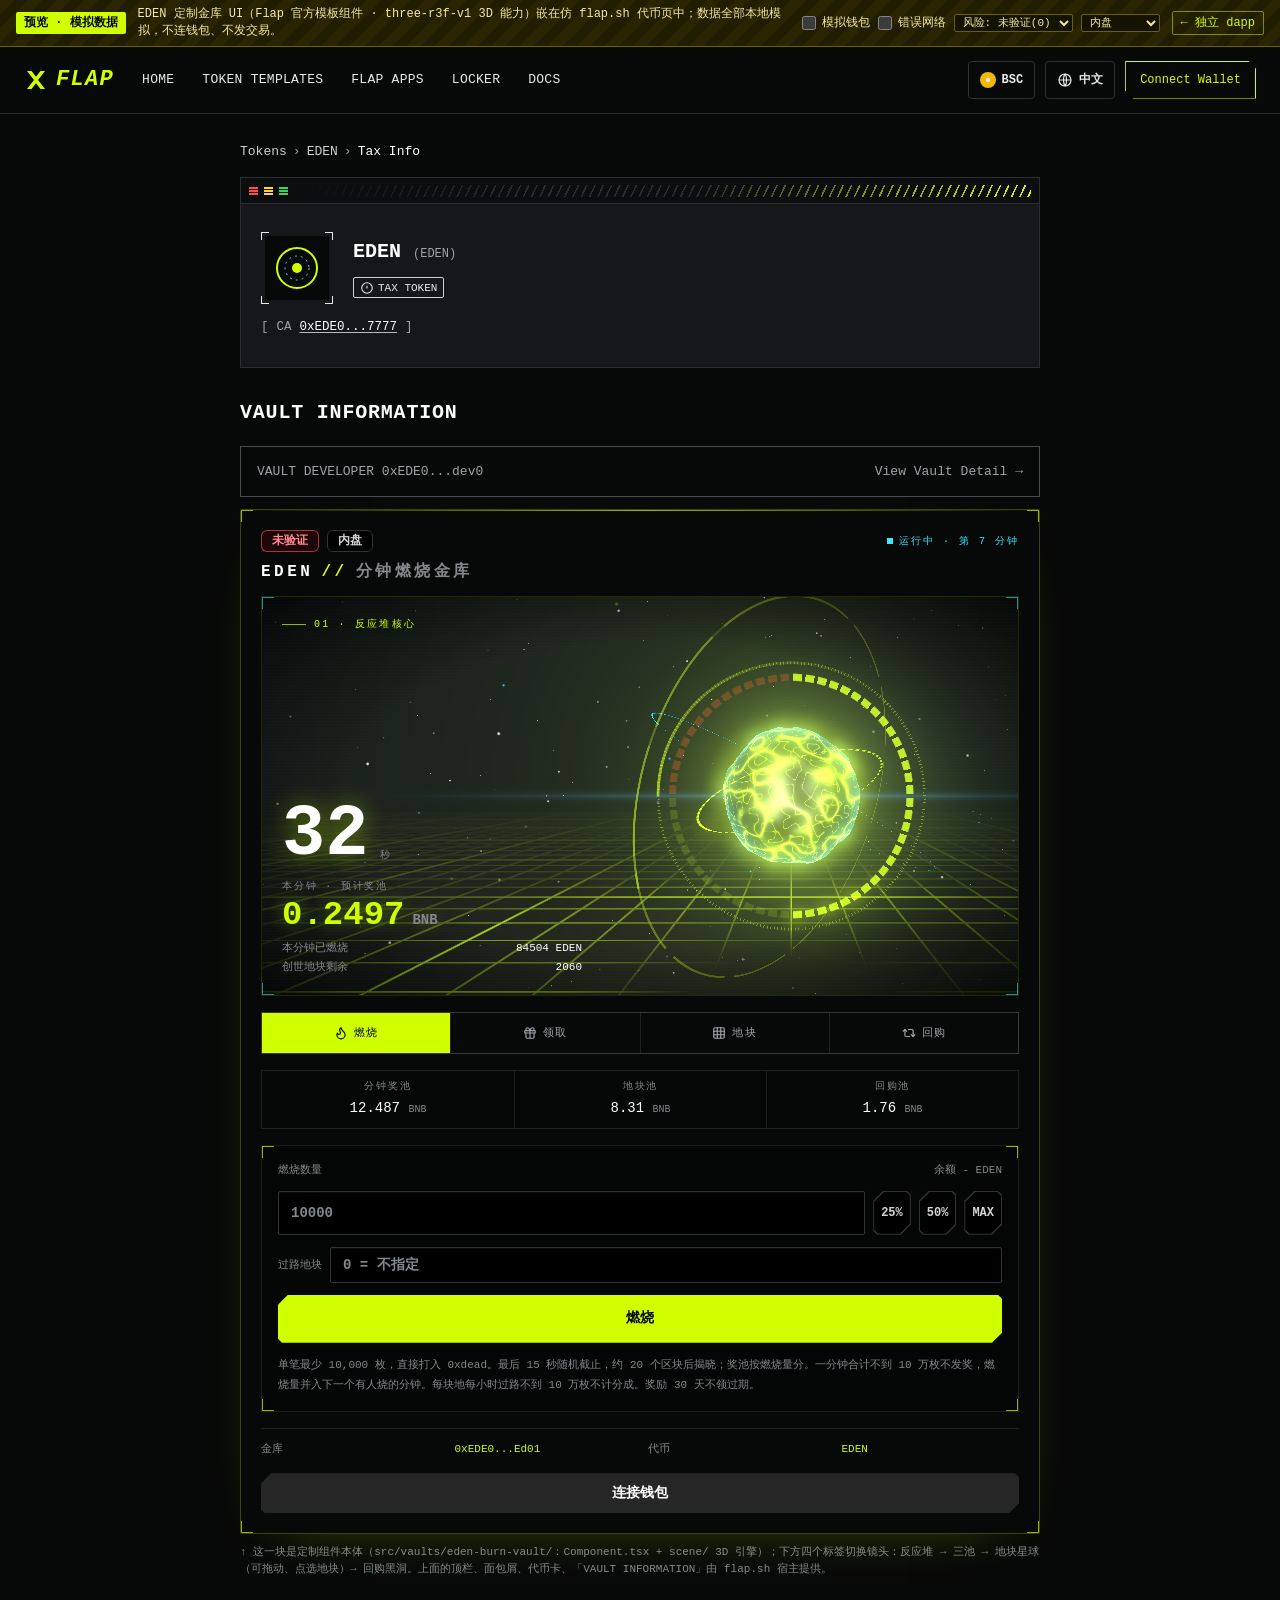
==== commit 242ff80c: "flap-custom v5 page" ====
--- a/flap-custom/index.html
+++ b/flap-custom/index.html
@@ -22,7 +22,7 @@
 <div class="pv-bar" role="note">
   <div class="pv-in">
     <span class="pv-tag">预览 · 模拟数据</span>
-    <span class="pv-txt">EDEN 定制金库 UI（Flap 官方模板 4 文件组件）嵌在仿 flap.sh 代币页中；数据全部本地模拟，不连钱包、不发交易。</span>
+    <span class="pv-txt">EDEN 定制金库 UI（Flap 官方模板组件 · three-r3f-v1 3D 能力）嵌在仿 flap.sh 代币页中；数据全部本地模拟，不连钱包、不发交易。</span>
     <span class="pv-ctl">
       <label class="pv-sw"><input type="checkbox" id="pvWallet"><span>模拟钱包</span></label>
       <label class="pv-sw"><input type="checkbox" id="pvNet"><span>错误网络</span></label>
@@ -65,7 +65,7 @@
   <h2 class="vi-h">VAULT INFORMATION</h2>
   <div class="dev-row"><span><span class="up">VAULT DEVELOPER</span> 0xEDE0...dev0</span><span class="vd">View Vault Detail →</span></div>
   <div class="cu-frame"><div id="eden-vault-root"></div></div>
-  <p class="cu-note">↑ 这一块是定制组件本体（src/vaults/eden-burn-vault/Component.tsx）；上面的顶栏、面包屑、代币卡、「VAULT INFORMATION」由 flap.sh 宿主提供。</p>
+  <p class="cu-note">↑ 这一块是定制组件本体（src/vaults/eden-burn-vault/：Component.tsx + scene/ 3D 引擎）；下方四个标签切换镜头：反应堆 → 三池 → 地块星球（可拖动、点选地块）→ 回购黑洞。上面的顶栏、面包屑、代币卡、「VAULT INFORMATION」由 flap.sh 宿主提供。</p>
 </main>
 <div class="toasts" id="toasts" aria-live="polite"></div>
 <script src="../assets/eden-vault.js"></script>
--- a/assets/eden-vault.css
+++ b/assets/eden-vault.css
@@ -1 +1 @@
-*,:after,:before{--tw-border-spacing-x:0;--tw-border-spacing-y:0;--tw-translate-x:0;--tw-translate-y:0;--tw-rotate:0;--tw-skew-x:0;--tw-skew-y:0;--tw-scale-x:1;--tw-scale-y:1;--tw-pan-x: ;--tw-pan-y: ;--tw-pinch-zoom: ;--tw-scroll-snap-strictness:proximity;--tw-gradient-from-position: ;--tw-gradient-via-position: ;--tw-gradient-to-position: ;--tw-ordinal: ;--tw-slashed-zero: ;--tw-numeric-figure: ;--tw-numeric-spacing: ;--tw-numeric-fraction: ;--tw-ring-inset: ;--tw-ring-offset-width:0px;--tw-ring-offset-color:#fff;--tw-ring-color:rgba(59,130,246,.5);--tw-ring-offset-shadow:0 0 #0000;--tw-ring-shadow:0 0 #0000;--tw-shadow:0 0 #0000;--tw-shadow-colored:0 0 #0000;--tw-blur: ;--tw-brightness: ;--tw-contrast: ;--tw-grayscale: ;--tw-hue-rotate: ;--tw-invert: ;--tw-saturate: ;--tw-sepia: ;--tw-drop-shadow: ;--tw-backdrop-blur: ;--tw-backdrop-brightness: ;--tw-backdrop-contrast: ;--tw-backdrop-grayscale: ;--tw-backdrop-hue-rotate: ;--tw-backdrop-invert: ;--tw-backdrop-opacity: ;--tw-backdrop-saturate: ;--tw-backdrop-sepia: ;--tw-contain-size: ;--tw-contain-layout: ;--tw-contain-paint: ;--tw-contain-style: }::backdrop{--tw-border-spacing-x:0;--tw-border-spacing-y:0;--tw-translate-x:0;--tw-translate-y:0;--tw-rotate:0;--tw-skew-x:0;--tw-skew-y:0;--tw-scale-x:1;--tw-scale-y:1;--tw-pan-x: ;--tw-pan-y: ;--tw-pinch-zoom: ;--tw-scroll-snap-strictness:proximity;--tw-gradient-from-position: ;--tw-gradient-via-position: ;--tw-gradient-to-position: ;--tw-ordinal: ;--tw-slashed-zero: ;--tw-numeric-figure: ;--tw-numeric-spacing: ;--tw-numeric-fraction: ;--tw-ring-inset: ;--tw-ring-offset-width:0px;--tw-ring-offset-color:#fff;--tw-ring-color:rgba(59,130,246,.5);--tw-ring-offset-shadow:0 0 #0000;--tw-ring-shadow:0 0 #0000;--tw-shadow:0 0 #0000;--tw-shadow-colored:0 0 #0000;--tw-blur: ;--tw-brightness: ;--tw-contrast: ;--tw-grayscale: ;--tw-hue-rotate: ;--tw-invert: ;--tw-saturate: ;--tw-sepia: ;--tw-drop-shadow: ;--tw-backdrop-blur: ;--tw-backdrop-brightness: ;--tw-backdrop-contrast: ;--tw-backdrop-grayscale: ;--tw-backdrop-hue-rotate: ;--tw-backdrop-invert: ;--tw-backdrop-opacity: ;--tw-backdrop-saturate: ;--tw-backdrop-sepia: ;--tw-contain-size: ;--tw-contain-layout: ;--tw-contain-paint: ;--tw-contain-style: }/*! tailwindcss v3.4.19 | MIT License | https://tailwindcss.com*/*,:after,:before{box-sizing:border-box;border:0 solid #e5e7eb}:after,:before{--tw-content:""}:host,html{line-height:1.5;-webkit-text-size-adjust:100%;-moz-tab-size:4;-o-tab-size:4;tab-size:4;font-family:ui-sans-serif,system-ui,sans-serif,Apple Color Emoji,Segoe UI Emoji,Segoe UI Symbol,Noto Color Emoji;font-feature-settings:normal;font-variation-settings:normal;-webkit-tap-highlight-color:transparent}body{margin:0;line-height:inherit}hr{height:0;color:inherit;border-top-width:1px}abbr:where([title]){-webkit-text-decoration:underline dotted;text-decoration:underline dotted}h1,h2,h3,h4,h5,h6{font-size:inherit;font-weight:inherit}a{color:inherit;text-decoration:inherit}b,strong{font-weight:bolder}code,kbd,pre,samp{font-family:ui-monospace,SFMono-Regular,Menlo,Monaco,Consolas,Liberation Mono,Courier New,monospace;font-feature-settings:normal;font-variation-settings:normal;font-size:1em}small{font-size:80%}sub,sup{font-size:75%;line-height:0;position:relative;vertical-align:baseline}sub{bottom:-.25em}sup{top:-.5em}table{text-indent:0;border-color:inherit;border-collapse:collapse}button,input,optgroup,select,textarea{font-family:inherit;font-feature-settings:inherit;font-variation-settings:inherit;font-size:100%;font-weight:inherit;line-height:inherit;letter-spacing:inherit;color:inherit;margin:0;padding:0}button,select{text-transform:none}button,input:where([type=button]),input:where([type=reset]),input:where([type=submit]){-webkit-appearance:button;background-color:transparent;background-image:none}:-moz-focusring{outline:auto}:-moz-ui-invalid{box-shadow:none}progress{vertical-align:baseline}::-webkit-inner-spin-button,::-webkit-outer-spin-button{height:auto}[type=search]{-webkit-appearance:textfield;outline-offset:-2px}::-webkit-search-decoration{-webkit-appearance:none}::-webkit-file-upload-button{-webkit-appearance:button;font:inherit}summary{display:list-item}blockquote,dd,dl,figure,h1,h2,h3,h4,h5,h6,hr,p,pre{margin:0}fieldset{margin:0}fieldset,legend{padding:0}menu,ol,ul{list-style:none;margin:0;padding:0}dialog{padding:0}textarea{resize:vertical}input::-moz-placeholder,textarea::-moz-placeholder{opacity:1;color:#9ca3af}input::placeholder,textarea::placeholder{opacity:1;color:#9ca3af}[role=button],button{cursor:pointer}:disabled{cursor:default}audio,canvas,embed,iframe,img,object,svg,video{display:block;vertical-align:middle}img,video{max-width:100%;height:auto}[hidden]:where(:not([hidden=until-found])){display:none}.pointer-events-none{pointer-events:none}.visible{visibility:visible}.static{position:static}.absolute{position:absolute}.relative{position:relative}.inset-0{inset:0}.inset-3{inset:.75rem}.inset-x-0{left:0;right:0}.bottom-0{bottom:0}.left-0{left:0}.right-0{right:0}.top-0{top:0}.z-10{z-index:10}.mx-auto{margin-left:auto;margin-right:auto}.mb-3{margin-bottom:.75rem}.ml-2{margin-left:.5rem}.ml-auto{margin-left:auto}.mt-0\.5{margin-top:.125rem}.mt-1{margin-top:.25rem}.mt-3{margin-top:.75rem}.block{display:block}.inline-block{display:inline-block}.flex{display:flex}.inline-flex{display:inline-flex}.grid{display:grid}.hidden{display:none}.aspect-\[66\/50\]{aspect-ratio:66/50}.h-1{height:.25rem}.h-1\.5{height:.375rem}.h-10{height:2.5rem}.h-11{height:2.75rem}.h-12{height:3rem}.h-3{height:.75rem}.h-3\.5{height:.875rem}.h-4{height:1rem}.h-8{height:2rem}.h-9{height:2.25rem}.h-\[132px\]{height:132px}.h-full{height:100%}.h-px{height:1px}.w-1\.5{width:.375rem}.w-10{width:2.5rem}.w-3{width:.75rem}.w-3\.5{width:.875rem}.w-4{width:1rem}.w-\[132px\]{width:132px}.w-full{width:100%}.min-w-0{min-width:0}.shrink-0{flex-shrink:0}.origin-left{transform-origin:left}.-rotate-90{--tw-rotate:-90deg}.-rotate-90,.transform{transform:translate(var(--tw-translate-x),var(--tw-translate-y)) rotate(var(--tw-rotate)) skewX(var(--tw-skew-x)) skewY(var(--tw-skew-y)) scaleX(var(--tw-scale-x)) scaleY(var(--tw-scale-y))}@keyframes spin{to{transform:rotate(1turn)}}.animate-spin{animation:spin 1s linear infinite}.cursor-crosshair{cursor:crosshair}.grid-cols-2{grid-template-columns:repeat(2,minmax(0,1fr))}.grid-cols-3{grid-template-columns:repeat(3,minmax(0,1fr))}.grid-cols-4{grid-template-columns:repeat(4,minmax(0,1fr))}.flex-col{flex-direction:column}.flex-wrap{flex-wrap:wrap}.place-items-center{place-items:center}.items-center{align-items:center}.items-baseline{align-items:baseline}.justify-center{justify-content:center}.justify-between{justify-content:space-between}.gap-1{gap:.25rem}.gap-1\.5{gap:.375rem}.gap-2{gap:.5rem}.gap-3{gap:.75rem}.gap-4{gap:1rem}.gap-px{gap:1px}.gap-x-4{-moz-column-gap:1rem;column-gap:1rem}.gap-y-1{row-gap:.25rem}.space-y-3>:not([hidden])~:not([hidden]){--tw-space-y-reverse:0;margin-top:calc(.75rem*(1 - var(--tw-space-y-reverse)));margin-bottom:calc(.75rem*var(--tw-space-y-reverse))}.overflow-hidden,.truncate{overflow:hidden}.truncate{text-overflow:ellipsis}.truncate,.whitespace-nowrap{white-space:nowrap}.break-words{overflow-wrap:break-word}.rounded-\[2px\]{border-radius:2px}.rounded-\[6px\]{border-radius:6px}.rounded-\[8px\]{border-radius:8px}.rounded-full{border-radius:9999px}.border{border-width:1px}.border-b{border-bottom-width:1px}.border-l{border-left-width:1px}.border-r{border-right-width:1px}.border-t{border-top-width:1px}.border-\[\#303236\]{--tw-border-opacity:1;border-color:rgb(48 50 54/var(--tw-border-opacity,1))}.border-\[\#3CE7FF\]\/60{border-color:rgba(60,231,255,.6)}.border-\[\#D0FF00\]\/25{border-color:rgba(208,255,0,.25)}.border-\[\#D0FF00\]\/45{border-color:rgba(208,255,0,.45)}.border-\[\#D0FF00\]\/65{border-color:rgba(208,255,0,.65)}.border-\[\#D0FF00\]\/70{border-color:rgba(208,255,0,.7)}.border-\[\#FF4A55\]\/55{border-color:rgba(255,74,85,.55)}.border-\[\#FF4A55\]\/65{border-color:rgba(255,74,85,.65)}.border-\[\#FFD166\]\/45{border-color:rgba(255,209,102,.45)}.border-\[\#FFD166\]\/55{border-color:rgba(255,209,102,.55)}.border-white\/10{border-color:hsla(0,0%,100%,.1)}.bg-\[\#070808\]{--tw-bg-opacity:1;background-color:rgb(7 8 8/var(--tw-bg-opacity,1))}.bg-\[\#101400\]{--tw-bg-opacity:1;background-color:rgb(16 20 0/var(--tw-bg-opacity,1))}.bg-\[\#1A1305\]{--tw-bg-opacity:1;background-color:rgb(26 19 5/var(--tw-bg-opacity,1))}.bg-\[\#1D0709\]{--tw-bg-opacity:1;background-color:rgb(29 7 9/var(--tw-bg-opacity,1))}.bg-\[\#3CE7FF\]{--tw-bg-opacity:1;background-color:rgb(60 231 255/var(--tw-bg-opacity,1))}.bg-\[\#3CE7FF\]\/80{background-color:rgba(60,231,255,.8)}.bg-\[\#D0FF00\]{--tw-bg-opacity:1;background-color:rgb(208 255 0/var(--tw-bg-opacity,1))}.bg-black{--tw-bg-opacity:1;background-color:rgb(0 0 0/var(--tw-bg-opacity,1))}.bg-black\/30{background-color:rgba(0,0,0,.3)}.bg-black\/40{background-color:rgba(0,0,0,.4)}.bg-white\/10{background-color:hsla(0,0%,100%,.1)}.bg-white\/40{background-color:hsla(0,0%,100%,.4)}.bg-\[radial-gradient\(circle\2c rgba\(208\2c 255\2c 0\2c 0\.28\)_0\%\2c rgba\(208\2c 255\2c 0\2c 0\.08\)_45\%\2c transparent_70\%\)\]{background-image:radial-gradient(circle,rgba(208,255,0,.28) 0,rgba(208,255,0,.08) 45%,transparent 70%)}.bg-gradient-to-r{background-image:linear-gradient(to right,var(--tw-gradient-stops))}.from-transparent{--tw-gradient-from:transparent var(--tw-gradient-from-position);--tw-gradient-to:transparent var(--tw-gradient-to-position);--tw-gradient-stops:var(--tw-gradient-from),var(--tw-gradient-to)}.via-\[\#D0FF00\]\/70{--tw-gradient-to:rgba(208,255,0,0) var(--tw-gradient-to-position);--tw-gradient-stops:var(--tw-gradient-from),rgba(208,255,0,.7) var(--tw-gradient-via-position),var(--tw-gradient-to)}.to-transparent{--tw-gradient-to:transparent var(--tw-gradient-to-position)}.p-3{padding:.75rem}.p-4{padding:1rem}.px-0{padding-left:0;padding-right:0}.px-2{padding-left:.5rem;padding-right:.5rem}.px-2\.5{padding-left:.625rem;padding-right:.625rem}.px-3{padding-left:.75rem;padding-right:.75rem}.px-4{padding-left:1rem;padding-right:1rem}.px-5{padding-left:1.25rem;padding-right:1.25rem}.py-1{padding-top:.25rem;padding-bottom:.25rem}.py-2{padding-top:.5rem}.pb-2,.py-2{padding-bottom:.5rem}.pt-0{padding-top:0}.pt-3{padding-top:.75rem}.text-center{text-align:center}.text-right{text-align:right}.font-mono{font-family:ui-monospace,SFMono-Regular,Menlo,Monaco,Consolas,Liberation Mono,Courier New,monospace}.text-\[10px\]{font-size:10px}.text-\[11px\]{font-size:11px}.text-\[28px\]{font-size:28px}.text-\[30px\]{font-size:30px}.text-base{font-size:1rem;line-height:1.5rem}.text-sm{font-size:.875rem;line-height:1.25rem}.text-xs{font-size:.75rem;line-height:1rem}.font-medium{font-weight:500}.font-semibold{font-weight:600}.uppercase{text-transform:uppercase}.tabular-nums{--tw-numeric-spacing:tabular-nums;font-variant-numeric:var(--tw-ordinal) var(--tw-slashed-zero) var(--tw-numeric-figure) var(--tw-numeric-spacing) var(--tw-numeric-fraction)}.leading-5{line-height:1.25rem}.leading-6{line-height:1.5rem}.leading-\[1\.4\]{line-height:1.4}.leading-none{line-height:1}.leading-tight{line-height:1.25}.tracking-\[0\.12em\]{letter-spacing:.12em}.tracking-\[0\.18em\]{letter-spacing:.18em}.tracking-\[0\.22em\]{letter-spacing:.22em}.tracking-\[0\.2em\]{letter-spacing:.2em}.tracking-normal{letter-spacing:0}.text-\[\#070808\]{--tw-text-opacity:1;color:rgb(7 8 8/var(--tw-text-opacity,1))}.text-\[\#3CE7FF\]{--tw-text-opacity:1;color:rgb(60 231 255/var(--tw-text-opacity,1))}.text-\[\#84888C\]{--tw-text-opacity:1;color:rgb(132 136 140/var(--tw-text-opacity,1))}.text-\[\#A0A4A8\]{--tw-text-opacity:1;color:rgb(160 164 168/var(--tw-text-opacity,1))}.text-\[\#D0FF00\]{--tw-text-opacity:1;color:rgb(208 255 0/var(--tw-text-opacity,1))}.text-\[\#D4D4D4\]{--tw-text-opacity:1;color:rgb(212 212 212/var(--tw-text-opacity,1))}.text-\[\#E8EBEC\]{--tw-text-opacity:1;color:rgb(232 235 236/var(--tw-text-opacity,1))}.text-\[\#FF4A55\]{--tw-text-opacity:1;color:rgb(255 74 85/var(--tw-text-opacity,1))}.text-\[\#FF8A91\]{--tw-text-opacity:1;color:rgb(255 138 145/var(--tw-text-opacity,1))}.text-\[\#FFD166\]{--tw-text-opacity:1;color:rgb(255 209 102/var(--tw-text-opacity,1))}.text-primary{color:hsl(var(--primary))}.text-white{--tw-text-opacity:1;color:rgb(255 255 255/var(--tw-text-opacity,1))}.caret-\[\#D0FF00\]{caret-color:#d0ff00}.opacity-100{opacity:1}.opacity-30{opacity:.3}.opacity-40{opacity:.4}.opacity-70{opacity:.7}.opacity-90{opacity:.9}.shadow-\[0_18px_60px_-42px_rgba\(208\2c 255\2c 0\2c 0\.45\)\]{--tw-shadow:0 18px 60px -42px rgba(208,255,0,.45);--tw-shadow-colored:0 18px 60px -42px var(--tw-shadow-color);box-shadow:var(--tw-ring-offset-shadow,0 0 #0000),var(--tw-ring-shadow,0 0 #0000),var(--tw-shadow)}.shadow-\[inset_0_1px_0_rgba\(255\2c 255\2c 255\2c 0\.04\)\]{--tw-shadow:inset 0 1px 0 hsla(0,0%,100%,.04);--tw-shadow-colored:inset 0 1px 0 var(--tw-shadow-color);box-shadow:var(--tw-ring-offset-shadow,0 0 #0000),var(--tw-ring-shadow,0 0 #0000),var(--tw-shadow)}.outline-none{outline:2px solid transparent;outline-offset:2px}.outline{outline-style:solid}.transition-colors{transition-property:color,background-color,border-color,text-decoration-color,fill,stroke;transition-timing-function:cubic-bezier(.4,0,.2,1);transition-duration:.15s}.transition-opacity{transition-property:opacity;transition-timing-function:cubic-bezier(.4,0,.2,1);transition-duration:.15s}.transition-transform{transition-property:transform;transition-timing-function:cubic-bezier(.4,0,.2,1);transition-duration:.15s}.duration-0{transition-duration:0s}.duration-150{transition-duration:.15s}.duration-500{transition-duration:.5s}@keyframes enter{0%{opacity:var(--tw-enter-opacity,1);transform:translate3d(var(--tw-enter-translate-x,0),var(--tw-enter-translate-y,0),0) scale3d(var(--tw-enter-scale,1),var(--tw-enter-scale,1),var(--tw-enter-scale,1)) rotate(var(--tw-enter-rotate,0))}}@keyframes exit{to{opacity:var(--tw-exit-opacity,1);transform:translate3d(var(--tw-exit-translate-x,0),var(--tw-exit-translate-y,0),0) scale3d(var(--tw-exit-scale,1),var(--tw-exit-scale,1),var(--tw-exit-scale,1)) rotate(var(--tw-exit-rotate,0))}}.duration-0{animation-duration:0s}.duration-150{animation-duration:.15s}.duration-500{animation-duration:.5s}.\[--ui20-chamfer-bg\:\#000000\]{--ui20-chamfer-bg:#000}.\[--ui20-chamfer-bg\:\#262626\]{--ui20-chamfer-bg:#262626}.\[--ui20-chamfer-bg\:\#D0FF00\]{--ui20-chamfer-bg:#d0ff00}.\[--ui20-chamfer-border\:\#262626\]{--ui20-chamfer-border:#262626}.\[--ui20-chamfer-border\:\#303236\]{--ui20-chamfer-border:#303236}.\[--ui20-chamfer-border\:\#D0FF00\]{--ui20-chamfer-border:#d0ff00}.\[--ui20-chamfer-border\:\#FF4A55\]{--ui20-chamfer-border:#ff4a55}.\[background-image\:linear-gradient\(rgba\(208\2c 255\2c 0\2c 0\.035\)_1px\2c transparent_1px\)\2c linear-gradient\(90deg\2c rgba\(208\2c 255\2c 0\2c 0\.035\)_1px\2c transparent_1px\)\]{background-image:linear-gradient(rgba(208,255,0,.035) 1px,transparent 0),linear-gradient(90deg,rgba(208,255,0,.035) 1px,transparent 0)}.\[background-image\:repeating-linear-gradient\(0deg\2c rgba\(255\2c 255\2c 255\2c 0\.025\)_0px\2c rgba\(255\2c 255\2c 255\2c 0\.025\)_1px\2c transparent_1px\2c transparent_3px\)\]{background-image:repeating-linear-gradient(0deg,hsla(0,0%,100%,.025),hsla(0,0%,100%,.025) 1px,transparent 0,transparent 3px)}.\[background-size\:24px_24px\]{background-size:24px 24px}.\[image-rendering\:pixelated\]{image-rendering:pixelated}.\[text-shadow\:0_0_12px_rgba\(208\2c 255\2c 0\2c 0\.45\)\]{text-shadow:0 0 12px rgba(208,255,0,.45)}.\[text-shadow\:0_0_18px_rgba\(208\2c 255\2c 0\2c 0\.35\)\]{text-shadow:0 0 18px rgba(208,255,0,.35)}:root{--primary:73 100% 50%}.ui20-connect-chamfer{--ui20-chamfer-path:polygon(10px 0,calc(100% - 4px) 0,100% 4px,100% calc(100% - 10px),calc(100% - 10px) 100%,4px 100%,0 calc(100% - 4px),0 10px);background:var(--ui20-chamfer-border,#d0ff00)!important;border:none!important;clip-path:var(--ui20-chamfer-path);position:relative}.ui20-connect-chamfer:before{background:var(--ui20-chamfer-bg,#000);clip-path:var(--ui20-chamfer-path);content:"";inset:1px;pointer-events:none;position:absolute}.ui20-connect-chamfer>*{position:relative;z-index:1}.selection\:bg-\[\#D0FF00\]\/35 ::-moz-selection{background-color:rgba(208,255,0,.35)}.selection\:bg-\[\#D0FF00\]\/35 ::selection{background-color:rgba(208,255,0,.35)}.selection\:text-white ::-moz-selection{--tw-text-opacity:1;color:rgb(255 255 255/var(--tw-text-opacity,1))}.selection\:text-white ::selection{--tw-text-opacity:1;color:rgb(255 255 255/var(--tw-text-opacity,1))}.selection\:bg-\[\#D0FF00\]\/35::-moz-selection{background-color:rgba(208,255,0,.35)}.selection\:bg-\[\#D0FF00\]\/35::selection{background-color:rgba(208,255,0,.35)}.selection\:text-white::-moz-selection{--tw-text-opacity:1;color:rgb(255 255 255/var(--tw-text-opacity,1))}.selection\:text-white::selection{--tw-text-opacity:1;color:rgb(255 255 255/var(--tw-text-opacity,1))}.placeholder\:text-\[\#84888C\]::-moz-placeholder{--tw-text-opacity:1;color:rgb(132 136 140/var(--tw-text-opacity,1))}.placeholder\:text-\[\#84888C\]::placeholder{--tw-text-opacity:1;color:rgb(132 136 140/var(--tw-text-opacity,1))}.hover\:bg-\[\#131516\]:hover{--tw-bg-opacity:1;background-color:rgb(19 21 22/var(--tw-bg-opacity,1))}.hover\:text-\[\#D0FF00\]:hover{--tw-text-opacity:1;color:rgb(208 255 0/var(--tw-text-opacity,1))}.hover\:text-black:hover{--tw-text-opacity:1;color:rgb(0 0 0/var(--tw-text-opacity,1))}.hover\:transition-colors:hover{transition-property:color,background-color,border-color,text-decoration-color,fill,stroke;transition-timing-function:cubic-bezier(.4,0,.2,1);transition-duration:.15s}.hover\:duration-150:hover{transition-duration:.15s;animation-duration:.15s}.hover\:\[--ui20-chamfer-bg\:\#303030\]:hover{--ui20-chamfer-bg:#303030}.hover\:\[--ui20-chamfer-bg\:\#BDE800\]:hover{--ui20-chamfer-bg:#bde800}.hover\:\[--ui20-chamfer-bg\:\#FF4A55\]:hover{--ui20-chamfer-bg:#ff4a55}.hover\:\[--ui20-chamfer-border\:\#303030\]:hover{--ui20-chamfer-border:#303030}.hover\:\[--ui20-chamfer-border\:\#BDE800\]:hover{--ui20-chamfer-border:#bde800}.hover\:\[--ui20-chamfer-border\:\#D0FF00\]:hover{--ui20-chamfer-border:#d0ff00}.focus\:border-\[\#D0FF00\]:focus{--tw-border-opacity:1;border-color:rgb(208 255 0/var(--tw-border-opacity,1))}.focus\:ring-2:focus{--tw-ring-offset-shadow:var(--tw-ring-inset) 0 0 0 var(--tw-ring-offset-width) var(--tw-ring-offset-color);--tw-ring-shadow:var(--tw-ring-inset) 0 0 0 calc(2px + var(--tw-ring-offset-width)) var(--tw-ring-color);box-shadow:var(--tw-ring-offset-shadow),var(--tw-ring-shadow),var(--tw-shadow,0 0 #0000)}.focus\:ring-\[\#D0FF00\]\/25:focus{--tw-ring-color:rgba(208,255,0,.25)}.focus-visible\:outline-none:focus-visible{outline:2px solid transparent;outline-offset:2px}.focus-visible\:ring-2:focus-visible{--tw-ring-offset-shadow:var(--tw-ring-inset) 0 0 0 var(--tw-ring-offset-width) var(--tw-ring-offset-color);--tw-ring-shadow:var(--tw-ring-inset) 0 0 0 calc(2px + var(--tw-ring-offset-width)) var(--tw-ring-color);box-shadow:var(--tw-ring-offset-shadow),var(--tw-ring-shadow),var(--tw-shadow,0 0 #0000)}.focus-visible\:ring-\[\#D0FF00\]\/45:focus-visible{--tw-ring-color:rgba(208,255,0,.45)}.disabled\:pointer-events-none:disabled{pointer-events:none}.disabled\:cursor-not-allowed:disabled{cursor:not-allowed}.disabled\:bg-\[\#131516\]:disabled{--tw-bg-opacity:1;background-color:rgb(19 21 22/var(--tw-bg-opacity,1))}.disabled\:text-\[\#84888C\]:disabled{--tw-text-opacity:1;color:rgb(132 136 140/var(--tw-text-opacity,1))}.disabled\:opacity-50:disabled{opacity:.5}.disabled\:opacity-80:disabled{opacity:.8}@media (prefers-reduced-motion:no-preference){@keyframes pulse{50%{opacity:.5}}.motion-safe\:animate-pulse{animation:pulse 2s cubic-bezier(.4,0,.6,1) infinite}.motion-safe\:duration-300{transition-duration:.3s}.motion-safe\:animate-in{animation-name:enter;animation-duration:.15s;--tw-enter-opacity:initial;--tw-enter-scale:initial;--tw-enter-rotate:initial;--tw-enter-translate-x:initial;--tw-enter-translate-y:initial}.motion-safe\:fade-in-0{--tw-enter-opacity:0}.motion-safe\:slide-in-from-bottom-2{--tw-enter-translate-y:0.5rem}.motion-safe\:duration-300{animation-duration:.3s}}@media (prefers-reduced-motion:reduce){.motion-reduce\:transition-none{transition-property:none}}@media (min-width:640px){.sm\:grid-cols-2{grid-template-columns:repeat(2,minmax(0,1fr))}.sm\:grid-cols-4{grid-template-columns:repeat(4,minmax(0,1fr))}.sm\:grid-cols-\[auto_1fr\]{grid-template-columns:auto 1fr}.sm\:space-y-4>:not([hidden])~:not([hidden]){--tw-space-y-reverse:0;margin-top:calc(1rem*(1 - var(--tw-space-y-reverse)));margin-bottom:calc(1rem*var(--tw-space-y-reverse))}.sm\:p-4{padding:1rem}.sm\:p-5{padding:1.25rem}.sm\:pb-3{padding-bottom:.75rem}.sm\:pt-0{padding-top:0}.sm\:text-left{text-align:left}.sm\:text-\[36px\]{font-size:36px}.sm\:text-base{font-size:1rem;line-height:1.5rem}.sm\:text-lg{font-size:1.125rem;line-height:1.75rem}}+*,:after,:before{--tw-border-spacing-x:0;--tw-border-spacing-y:0;--tw-translate-x:0;--tw-translate-y:0;--tw-rotate:0;--tw-skew-x:0;--tw-skew-y:0;--tw-scale-x:1;--tw-scale-y:1;--tw-pan-x: ;--tw-pan-y: ;--tw-pinch-zoom: ;--tw-scroll-snap-strictness:proximity;--tw-gradient-from-position: ;--tw-gradient-via-position: ;--tw-gradient-to-position: ;--tw-ordinal: ;--tw-slashed-zero: ;--tw-numeric-figure: ;--tw-numeric-spacing: ;--tw-numeric-fraction: ;--tw-ring-inset: ;--tw-ring-offset-width:0px;--tw-ring-offset-color:#fff;--tw-ring-color:rgba(59,130,246,.5);--tw-ring-offset-shadow:0 0 #0000;--tw-ring-shadow:0 0 #0000;--tw-shadow:0 0 #0000;--tw-shadow-colored:0 0 #0000;--tw-blur: ;--tw-brightness: ;--tw-contrast: ;--tw-grayscale: ;--tw-hue-rotate: ;--tw-invert: ;--tw-saturate: ;--tw-sepia: ;--tw-drop-shadow: ;--tw-backdrop-blur: ;--tw-backdrop-brightness: ;--tw-backdrop-contrast: ;--tw-backdrop-grayscale: ;--tw-backdrop-hue-rotate: ;--tw-backdrop-invert: ;--tw-backdrop-opacity: ;--tw-backdrop-saturate: ;--tw-backdrop-sepia: ;--tw-contain-size: ;--tw-contain-layout: ;--tw-contain-paint: ;--tw-contain-style: }::backdrop{--tw-border-spacing-x:0;--tw-border-spacing-y:0;--tw-translate-x:0;--tw-translate-y:0;--tw-rotate:0;--tw-skew-x:0;--tw-skew-y:0;--tw-scale-x:1;--tw-scale-y:1;--tw-pan-x: ;--tw-pan-y: ;--tw-pinch-zoom: ;--tw-scroll-snap-strictness:proximity;--tw-gradient-from-position: ;--tw-gradient-via-position: ;--tw-gradient-to-position: ;--tw-ordinal: ;--tw-slashed-zero: ;--tw-numeric-figure: ;--tw-numeric-spacing: ;--tw-numeric-fraction: ;--tw-ring-inset: ;--tw-ring-offset-width:0px;--tw-ring-offset-color:#fff;--tw-ring-color:rgba(59,130,246,.5);--tw-ring-offset-shadow:0 0 #0000;--tw-ring-shadow:0 0 #0000;--tw-shadow:0 0 #0000;--tw-shadow-colored:0 0 #0000;--tw-blur: ;--tw-brightness: ;--tw-contrast: ;--tw-grayscale: ;--tw-hue-rotate: ;--tw-invert: ;--tw-saturate: ;--tw-sepia: ;--tw-drop-shadow: ;--tw-backdrop-blur: ;--tw-backdrop-brightness: ;--tw-backdrop-contrast: ;--tw-backdrop-grayscale: ;--tw-backdrop-hue-rotate: ;--tw-backdrop-invert: ;--tw-backdrop-opacity: ;--tw-backdrop-saturate: ;--tw-backdrop-sepia: ;--tw-contain-size: ;--tw-contain-layout: ;--tw-contain-paint: ;--tw-contain-style: }/*! tailwindcss v3.4.19 | MIT License | https://tailwindcss.com*/*,:after,:before{box-sizing:border-box;border:0 solid #e5e7eb}:after,:before{--tw-content:""}:host,html{line-height:1.5;-webkit-text-size-adjust:100%;-moz-tab-size:4;-o-tab-size:4;tab-size:4;font-family:ui-sans-serif,system-ui,sans-serif,Apple Color Emoji,Segoe UI Emoji,Segoe UI Symbol,Noto Color Emoji;font-feature-settings:normal;font-variation-settings:normal;-webkit-tap-highlight-color:transparent}body{margin:0;line-height:inherit}hr{height:0;color:inherit;border-top-width:1px}abbr:where([title]){-webkit-text-decoration:underline dotted;text-decoration:underline dotted}h1,h2,h3,h4,h5,h6{font-size:inherit;font-weight:inherit}a{color:inherit;text-decoration:inherit}b,strong{font-weight:bolder}code,kbd,pre,samp{font-family:ui-monospace,SFMono-Regular,Menlo,Monaco,Consolas,Liberation Mono,Courier New,monospace;font-feature-settings:normal;font-variation-settings:normal;font-size:1em}small{font-size:80%}sub,sup{font-size:75%;line-height:0;position:relative;vertical-align:baseline}sub{bottom:-.25em}sup{top:-.5em}table{text-indent:0;border-color:inherit;border-collapse:collapse}button,input,optgroup,select,textarea{font-family:inherit;font-feature-settings:inherit;font-variation-settings:inherit;font-size:100%;font-weight:inherit;line-height:inherit;letter-spacing:inherit;color:inherit;margin:0;padding:0}button,select{text-transform:none}button,input:where([type=button]),input:where([type=reset]),input:where([type=submit]){-webkit-appearance:button;background-color:transparent;background-image:none}:-moz-focusring{outline:auto}:-moz-ui-invalid{box-shadow:none}progress{vertical-align:baseline}::-webkit-inner-spin-button,::-webkit-outer-spin-button{height:auto}[type=search]{-webkit-appearance:textfield;outline-offset:-2px}::-webkit-search-decoration{-webkit-appearance:none}::-webkit-file-upload-button{-webkit-appearance:button;font:inherit}summary{display:list-item}blockquote,dd,dl,figure,h1,h2,h3,h4,h5,h6,hr,p,pre{margin:0}fieldset{margin:0}fieldset,legend{padding:0}menu,ol,ul{list-style:none;margin:0;padding:0}dialog{padding:0}textarea{resize:vertical}input::-moz-placeholder,textarea::-moz-placeholder{opacity:1;color:#9ca3af}input::placeholder,textarea::placeholder{opacity:1;color:#9ca3af}[role=button],button{cursor:pointer}:disabled{cursor:default}audio,canvas,embed,iframe,img,object,svg,video{display:block;vertical-align:middle}img,video{max-width:100%;height:auto}[hidden]:where(:not([hidden=until-found])){display:none}.pointer-events-none{pointer-events:none}.visible{visibility:visible}.static{position:static}.absolute{position:absolute}.relative{position:relative}.inset-0{inset:0}.inset-x-0{left:0;right:0}.inset-x-4{left:1rem;right:1rem}.bottom-0{bottom:0}.bottom-3{bottom:.75rem}.bottom-4{bottom:1rem}.left-0{left:0}.right-0{right:0}.right-4{right:1rem}.top-0{top:0}.z-10{z-index:10}.-mx-4{margin-left:-1rem;margin-right:-1rem}.ml-2{margin-left:.5rem}.ml-auto{margin-left:auto}.mt-0\.5{margin-top:.125rem}.mt-1{margin-top:.25rem}.mt-3{margin-top:.75rem}.block{display:block}.inline-block{display:inline-block}.flex{display:flex}.inline-flex{display:inline-flex}.grid{display:grid}.hidden{display:none}.h-1{height:.25rem}.h-1\.5{height:.375rem}.h-10{height:2.5rem}.h-11{height:2.75rem}.h-12{height:3rem}.h-3{height:.75rem}.h-3\.5{height:.875rem}.h-4{height:1rem}.h-8{height:2rem}.h-9{height:2.25rem}.h-\[380px\]{height:380px}.h-full{height:100%}.h-px{height:1px}.w-1\.5{width:.375rem}.w-10{width:2.5rem}.w-20{width:5rem}.w-3{width:.75rem}.w-3\.5{width:.875rem}.w-4{width:1rem}.w-6{width:1.5rem}.w-9{width:2.25rem}.w-full{width:100%}.min-w-0{min-width:0}.max-w-\[300px\]{max-width:300px}.max-w-full{max-width:100%}.shrink-0{flex-shrink:0}.origin-left{transform-origin:left}.transform{transform:translate(var(--tw-translate-x),var(--tw-translate-y)) rotate(var(--tw-rotate)) skewX(var(--tw-skew-x)) skewY(var(--tw-skew-y)) scaleX(var(--tw-scale-x)) scaleY(var(--tw-scale-y))}@keyframes spin{to{transform:rotate(1turn)}}.animate-spin{animation:spin 1s linear infinite}.touch-pan-y{--tw-pan-y:pan-y;touch-action:var(--tw-pan-x) var(--tw-pan-y) var(--tw-pinch-zoom)}.resize{resize:both}.grid-cols-2{grid-template-columns:repeat(2,minmax(0,1fr))}.grid-cols-3{grid-template-columns:repeat(3,minmax(0,1fr))}.grid-cols-4{grid-template-columns:repeat(4,minmax(0,1fr))}.grid-cols-\[1fr_auto\]{grid-template-columns:1fr auto}.flex-col{flex-direction:column}.flex-wrap{flex-wrap:wrap}.items-end{align-items:flex-end}.items-center{align-items:center}.items-baseline{align-items:baseline}.justify-center{justify-content:center}.justify-between{justify-content:space-between}.gap-1{gap:.25rem}.gap-1\.5{gap:.375rem}.gap-2{gap:.5rem}.gap-3{gap:.75rem}.gap-px{gap:1px}.gap-x-4{-moz-column-gap:1rem;column-gap:1rem}.gap-y-0\.5{row-gap:.125rem}.gap-y-1{row-gap:.25rem}.space-y-1>:not([hidden])~:not([hidden]){--tw-space-y-reverse:0;margin-top:calc(.25rem*(1 - var(--tw-space-y-reverse)));margin-bottom:calc(.25rem*var(--tw-space-y-reverse))}.space-y-2>:not([hidden])~:not([hidden]){--tw-space-y-reverse:0;margin-top:calc(.5rem*(1 - var(--tw-space-y-reverse)));margin-bottom:calc(.5rem*var(--tw-space-y-reverse))}.space-y-3>:not([hidden])~:not([hidden]){--tw-space-y-reverse:0;margin-top:calc(.75rem*(1 - var(--tw-space-y-reverse)));margin-bottom:calc(.75rem*var(--tw-space-y-reverse))}.overflow-hidden,.truncate{overflow:hidden}.truncate{text-overflow:ellipsis}.truncate,.whitespace-nowrap{white-space:nowrap}.break-words{overflow-wrap:break-word}.rounded-\[2px\]{border-radius:2px}.rounded-\[6px\]{border-radius:6px}.rounded-\[8px\]{border-radius:8px}.border{border-width:1px}.border-y{border-top-width:1px}.border-b,.border-y{border-bottom-width:1px}.border-l{border-left-width:1px}.border-r{border-right-width:1px}.border-t{border-top-width:1px}.border-\[\#303236\]{--tw-border-opacity:1;border-color:rgb(48 50 54/var(--tw-border-opacity,1))}.border-\[\#3CE7FF\]\/60{border-color:rgba(60,231,255,.6)}.border-\[\#D0FF00\]\/15{border-color:rgba(208,255,0,.15)}.border-\[\#D0FF00\]\/25{border-color:rgba(208,255,0,.25)}.border-\[\#D0FF00\]\/45{border-color:rgba(208,255,0,.45)}.border-\[\#D0FF00\]\/65{border-color:rgba(208,255,0,.65)}.border-\[\#D0FF00\]\/70{border-color:rgba(208,255,0,.7)}.border-\[\#FF4A55\]\/55{border-color:rgba(255,74,85,.55)}.border-\[\#FF4A55\]\/65{border-color:rgba(255,74,85,.65)}.border-\[\#FFD166\]\/45{border-color:rgba(255,209,102,.45)}.border-\[\#FFD166\]\/55{border-color:rgba(255,209,102,.55)}.border-red-500\/40{border-color:rgba(239,68,68,.4)}.border-white\/10{border-color:hsla(0,0%,100%,.1)}.bg-\[\#020303\]{--tw-bg-opacity:1;background-color:rgb(2 3 3/var(--tw-bg-opacity,1))}.bg-\[\#070808\]{--tw-bg-opacity:1;background-color:rgb(7 8 8/var(--tw-bg-opacity,1))}.bg-\[\#101400\]{--tw-bg-opacity:1;background-color:rgb(16 20 0/var(--tw-bg-opacity,1))}.bg-\[\#1A1305\]{--tw-bg-opacity:1;background-color:rgb(26 19 5/var(--tw-bg-opacity,1))}.bg-\[\#1D0709\]{--tw-bg-opacity:1;background-color:rgb(29 7 9/var(--tw-bg-opacity,1))}.bg-\[\#22E6FF\]{--tw-bg-opacity:1;background-color:rgb(34 230 255/var(--tw-bg-opacity,1))}.bg-\[\#3CE7FF\]{--tw-bg-opacity:1;background-color:rgb(60 231 255/var(--tw-bg-opacity,1))}.bg-\[\#D0FF00\]{--tw-bg-opacity:1;background-color:rgb(208 255 0/var(--tw-bg-opacity,1))}.bg-\[\#D0FF00\]\/70{background-color:rgba(208,255,0,.7)}.bg-\[\#FF6A1A\]{--tw-bg-opacity:1;background-color:rgb(255 106 26/var(--tw-bg-opacity,1))}.bg-\[\#FFC43D\]{--tw-bg-opacity:1;background-color:rgb(255 196 61/var(--tw-bg-opacity,1))}.bg-black{--tw-bg-opacity:1;background-color:rgb(0 0 0/var(--tw-bg-opacity,1))}.bg-black\/30{background-color:rgba(0,0,0,.3)}.bg-black\/40{background-color:rgba(0,0,0,.4)}.bg-red-950\/80{background-color:rgba(69,10,10,.8)}.bg-white\/10{background-color:hsla(0,0%,100%,.1)}.bg-\[radial-gradient\(ellipse_at_center\2c transparent_55\%\2c rgba\(2\2c 3\2c 3\2c 0\.85\)_100\%\)\]{background-image:radial-gradient(ellipse at center,transparent 55%,rgba(2,3,3,.85) 100%)}.bg-gradient-to-r{background-image:linear-gradient(to right,var(--tw-gradient-stops))}.from-transparent{--tw-gradient-from:transparent var(--tw-gradient-from-position);--tw-gradient-to:transparent var(--tw-gradient-to-position);--tw-gradient-stops:var(--tw-gradient-from),var(--tw-gradient-to)}.via-\[\#D0FF00\]\/70{--tw-gradient-to:rgba(208,255,0,0) var(--tw-gradient-to-position);--tw-gradient-stops:var(--tw-gradient-from),rgba(208,255,0,.7) var(--tw-gradient-via-position),var(--tw-gradient-to)}.to-transparent{--tw-gradient-to:transparent var(--tw-gradient-to-position)}.p-2{padding:.5rem}.p-3{padding:.75rem}.p-4{padding:1rem}.px-0{padding-left:0;padding-right:0}.px-2{padding-left:.5rem;padding-right:.5rem}.px-2\.5{padding-left:.625rem;padding-right:.625rem}.px-3{padding-left:.75rem;padding-right:.75rem}.px-4{padding-left:1rem;padding-right:1rem}.px-5{padding-left:1.25rem;padding-right:1.25rem}.py-1{padding-top:.25rem;padding-bottom:.25rem}.py-2{padding-top:.5rem}.pb-2,.py-2{padding-bottom:.5rem}.pb-3{padding-bottom:.75rem}.pt-0{padding-top:0}.pt-3{padding-top:.75rem}.text-center{text-align:center}.text-right{text-align:right}.font-mono{font-family:ui-monospace,SFMono-Regular,Menlo,Monaco,Consolas,Liberation Mono,Courier New,monospace}.text-\[10px\]{font-size:10px}.text-\[11px\]{font-size:11px}.text-\[12px\]{font-size:12px}.text-\[20px\]{font-size:20px}.text-\[22px\]{font-size:22px}.text-\[28px\]{font-size:28px}.text-\[56px\]{font-size:56px}.text-\[9px\]{font-size:9px}.text-base{font-size:1rem;line-height:1.5rem}.text-sm{font-size:.875rem;line-height:1.25rem}.text-xs{font-size:.75rem;line-height:1rem}.font-medium{font-weight:500}.font-semibold{font-weight:600}.uppercase{text-transform:uppercase}.normal-case{text-transform:none}.tabular-nums{--tw-numeric-spacing:tabular-nums;font-variant-numeric:var(--tw-ordinal) var(--tw-slashed-zero) var(--tw-numeric-figure) var(--tw-numeric-spacing) var(--tw-numeric-fraction)}.leading-5{line-height:1.25rem}.leading-6{line-height:1.5rem}.leading-\[1\.4\]{line-height:1.4}.leading-none{line-height:1}.leading-tight{line-height:1.25}.tracking-\[0\.12em\]{letter-spacing:.12em}.tracking-\[0\.14em\]{letter-spacing:.14em}.tracking-\[0\.16em\]{letter-spacing:.16em}.tracking-\[0\.18em\]{letter-spacing:.18em}.tracking-\[0\.22em\]{letter-spacing:.22em}.tracking-\[0\.2em\]{letter-spacing:.2em}.tracking-normal{letter-spacing:0}.text-\[\#070808\]{--tw-text-opacity:1;color:rgb(7 8 8/var(--tw-text-opacity,1))}.text-\[\#22E6FF\]{--tw-text-opacity:1;color:rgb(34 230 255/var(--tw-text-opacity,1))}.text-\[\#3CE7FF\]{--tw-text-opacity:1;color:rgb(60 231 255/var(--tw-text-opacity,1))}.text-\[\#84888C\]{--tw-text-opacity:1;color:rgb(132 136 140/var(--tw-text-opacity,1))}.text-\[\#A0A4A8\]{--tw-text-opacity:1;color:rgb(160 164 168/var(--tw-text-opacity,1))}.text-\[\#D0FF00\]{--tw-text-opacity:1;color:rgb(208 255 0/var(--tw-text-opacity,1))}.text-\[\#D4D4D4\]{--tw-text-opacity:1;color:rgb(212 212 212/var(--tw-text-opacity,1))}.text-\[\#E8EBEC\]{--tw-text-opacity:1;color:rgb(232 235 236/var(--tw-text-opacity,1))}.text-\[\#FF4A55\]{--tw-text-opacity:1;color:rgb(255 74 85/var(--tw-text-opacity,1))}.text-\[\#FF8A3D\]{--tw-text-opacity:1;color:rgb(255 138 61/var(--tw-text-opacity,1))}.text-\[\#FF8A91\]{--tw-text-opacity:1;color:rgb(255 138 145/var(--tw-text-opacity,1))}.text-\[\#FFC43D\]{--tw-text-opacity:1;color:rgb(255 196 61/var(--tw-text-opacity,1))}.text-\[\#FFD166\]{--tw-text-opacity:1;color:rgb(255 209 102/var(--tw-text-opacity,1))}.text-primary{color:hsl(var(--primary))}.text-red-100{--tw-text-opacity:1;color:rgb(254 226 226/var(--tw-text-opacity,1))}.text-white{--tw-text-opacity:1;color:rgb(255 255 255/var(--tw-text-opacity,1))}.caret-\[\#D0FF00\]{caret-color:#d0ff00}.opacity-0{opacity:0}.opacity-100{opacity:1}.opacity-30{opacity:.3}.opacity-90{opacity:.9}.shadow-\[0_18px_60px_-42px_rgba\(208\2c 255\2c 0\2c 0\.45\)\]{--tw-shadow:0 18px 60px -42px rgba(208,255,0,.45);--tw-shadow-colored:0 18px 60px -42px var(--tw-shadow-color);box-shadow:var(--tw-ring-offset-shadow,0 0 #0000),var(--tw-ring-shadow,0 0 #0000),var(--tw-shadow)}.shadow-\[inset_0_1px_0_rgba\(255\2c 255\2c 255\2c 0\.04\)\]{--tw-shadow:inset 0 1px 0 hsla(0,0%,100%,.04);--tw-shadow-colored:inset 0 1px 0 var(--tw-shadow-color);box-shadow:var(--tw-ring-offset-shadow,0 0 #0000),var(--tw-ring-shadow,0 0 #0000),var(--tw-shadow)}.outline-none{outline:2px solid transparent;outline-offset:2px}.outline{outline-style:solid}.ring{--tw-ring-offset-shadow:var(--tw-ring-inset) 0 0 0 var(--tw-ring-offset-width) var(--tw-ring-offset-color);--tw-ring-shadow:var(--tw-ring-inset) 0 0 0 calc(3px + var(--tw-ring-offset-width)) var(--tw-ring-color);box-shadow:var(--tw-ring-offset-shadow),var(--tw-ring-shadow),var(--tw-shadow,0 0 #0000)}.invert{--tw-invert:invert(100%)}.filter,.invert{filter:var(--tw-blur) var(--tw-brightness) var(--tw-contrast) var(--tw-grayscale) var(--tw-hue-rotate) var(--tw-invert) var(--tw-saturate) var(--tw-sepia) var(--tw-drop-shadow)}.transition-colors{transition-property:color,background-color,border-color,text-decoration-color,fill,stroke;transition-timing-function:cubic-bezier(.4,0,.2,1);transition-duration:.15s}.transition-opacity{transition-property:opacity;transition-timing-function:cubic-bezier(.4,0,.2,1);transition-duration:.15s}.transition-transform{transition-property:transform;transition-timing-function:cubic-bezier(.4,0,.2,1);transition-duration:.15s}.duration-0{transition-duration:0s}.duration-150{transition-duration:.15s}.duration-300{transition-duration:.3s}.duration-500{transition-duration:.5s}.will-change-transform{will-change:transform}@keyframes enter{0%{opacity:var(--tw-enter-opacity,1);transform:translate3d(var(--tw-enter-translate-x,0),var(--tw-enter-translate-y,0),0) scale3d(var(--tw-enter-scale,1),var(--tw-enter-scale,1),var(--tw-enter-scale,1)) rotate(var(--tw-enter-rotate,0))}}@keyframes exit{to{opacity:var(--tw-exit-opacity,1);transform:translate3d(var(--tw-exit-translate-x,0),var(--tw-exit-translate-y,0),0) scale3d(var(--tw-exit-scale,1),var(--tw-exit-scale,1),var(--tw-exit-scale,1)) rotate(var(--tw-exit-rotate,0))}}.duration-0{animation-duration:0s}.duration-150{animation-duration:.15s}.duration-300{animation-duration:.3s}.duration-500{animation-duration:.5s}.paused{animation-play-state:paused}.\[--ui20-chamfer-bg\:\#000000\]{--ui20-chamfer-bg:#000}.\[--ui20-chamfer-bg\:\#262626\]{--ui20-chamfer-bg:#262626}.\[--ui20-chamfer-bg\:\#D0FF00\]{--ui20-chamfer-bg:#d0ff00}.\[--ui20-chamfer-border\:\#262626\]{--ui20-chamfer-border:#262626}.\[--ui20-chamfer-border\:\#303236\]{--ui20-chamfer-border:#303236}.\[--ui20-chamfer-border\:\#D0FF00\]{--ui20-chamfer-border:#d0ff00}.\[--ui20-chamfer-border\:\#FF4A55\]{--ui20-chamfer-border:#ff4a55}.\[background-image\:repeating-linear-gradient\(0deg\2c rgba\(255\2c 255\2c 255\2c 0\.03\)_0px\2c rgba\(255\2c 255\2c 255\2c 0\.03\)_1px\2c transparent_1px\2c transparent_3px\)\]{background-image:repeating-linear-gradient(0deg,hsla(0,0%,100%,.03),hsla(0,0%,100%,.03) 1px,transparent 0,transparent 3px)}.\[text-shadow\:0_0_16px_rgba\(255\2c 196\2c 61\2c 0\.5\)\]{text-shadow:0 0 16px rgba(255,196,61,.5)}.\[text-shadow\:0_0_16px_rgba\(34\2c 230\2c 255\2c 0\.5\)\]{text-shadow:0 0 16px rgba(34,230,255,.5)}.\[text-shadow\:0_0_18px_rgba\(208\2c 255\2c 0\2c 0\.4\)\]{text-shadow:0 0 18px rgba(208,255,0,.4)}.\[text-shadow\:0_0_24px_rgba\(208\2c 255\2c 0\2c 0\.45\)\]{text-shadow:0 0 24px rgba(208,255,0,.45)}.\[text-shadow\:0_0_28px_rgba\(255\2c 106\2c 26\2c 0\.6\)\]{text-shadow:0 0 28px rgba(255,106,26,.6)}:root{--primary:73 100% 50%}.ui20-connect-chamfer{--ui20-chamfer-path:polygon(10px 0,calc(100% - 4px) 0,100% 4px,100% calc(100% - 10px),calc(100% - 10px) 100%,4px 100%,0 calc(100% - 4px),0 10px);background:var(--ui20-chamfer-border,#d0ff00)!important;border:none!important;clip-path:var(--ui20-chamfer-path);position:relative}.ui20-connect-chamfer:before{background:var(--ui20-chamfer-bg,#000);clip-path:var(--ui20-chamfer-path);content:"";inset:1px;pointer-events:none;position:absolute}.ui20-connect-chamfer>*{position:relative;z-index:1}.selection\:bg-\[\#D0FF00\]\/35 ::-moz-selection{background-color:rgba(208,255,0,.35)}.selection\:bg-\[\#D0FF00\]\/35 ::selection{background-color:rgba(208,255,0,.35)}.selection\:text-white ::-moz-selection{--tw-text-opacity:1;color:rgb(255 255 255/var(--tw-text-opacity,1))}.selection\:text-white ::selection{--tw-text-opacity:1;color:rgb(255 255 255/var(--tw-text-opacity,1))}.selection\:bg-\[\#D0FF00\]\/35::-moz-selection{background-color:rgba(208,255,0,.35)}.selection\:bg-\[\#D0FF00\]\/35::selection{background-color:rgba(208,255,0,.35)}.selection\:text-white::-moz-selection{--tw-text-opacity:1;color:rgb(255 255 255/var(--tw-text-opacity,1))}.selection\:text-white::selection{--tw-text-opacity:1;color:rgb(255 255 255/var(--tw-text-opacity,1))}.placeholder\:text-\[\#84888C\]::-moz-placeholder{--tw-text-opacity:1;color:rgb(132 136 140/var(--tw-text-opacity,1))}.placeholder\:text-\[\#84888C\]::placeholder{--tw-text-opacity:1;color:rgb(132 136 140/var(--tw-text-opacity,1))}.hover\:bg-\[\#131516\]:hover{--tw-bg-opacity:1;background-color:rgb(19 21 22/var(--tw-bg-opacity,1))}.hover\:text-\[\#D0FF00\]:hover{--tw-text-opacity:1;color:rgb(208 255 0/var(--tw-text-opacity,1))}.hover\:text-black:hover{--tw-text-opacity:1;color:rgb(0 0 0/var(--tw-text-opacity,1))}.hover\:transition-colors:hover{transition-property:color,background-color,border-color,text-decoration-color,fill,stroke;transition-timing-function:cubic-bezier(.4,0,.2,1);transition-duration:.15s}.hover\:duration-150:hover{transition-duration:.15s;animation-duration:.15s}.hover\:\[--ui20-chamfer-bg\:\#303030\]:hover{--ui20-chamfer-bg:#303030}.hover\:\[--ui20-chamfer-bg\:\#BDE800\]:hover{--ui20-chamfer-bg:#bde800}.hover\:\[--ui20-chamfer-bg\:\#FF4A55\]:hover{--ui20-chamfer-bg:#ff4a55}.hover\:\[--ui20-chamfer-border\:\#303030\]:hover{--ui20-chamfer-border:#303030}.hover\:\[--ui20-chamfer-border\:\#BDE800\]:hover{--ui20-chamfer-border:#bde800}.hover\:\[--ui20-chamfer-border\:\#D0FF00\]:hover{--ui20-chamfer-border:#d0ff00}.focus\:border-\[\#D0FF00\]:focus{--tw-border-opacity:1;border-color:rgb(208 255 0/var(--tw-border-opacity,1))}.focus\:ring-2:focus{--tw-ring-offset-shadow:var(--tw-ring-inset) 0 0 0 var(--tw-ring-offset-width) var(--tw-ring-offset-color);--tw-ring-shadow:var(--tw-ring-inset) 0 0 0 calc(2px + var(--tw-ring-offset-width)) var(--tw-ring-color);box-shadow:var(--tw-ring-offset-shadow),var(--tw-ring-shadow),var(--tw-shadow,0 0 #0000)}.focus\:ring-\[\#D0FF00\]\/25:focus{--tw-ring-color:rgba(208,255,0,.25)}.focus-visible\:outline-none:focus-visible{outline:2px solid transparent;outline-offset:2px}.focus-visible\:ring-2:focus-visible{--tw-ring-offset-shadow:var(--tw-ring-inset) 0 0 0 var(--tw-ring-offset-width) var(--tw-ring-offset-color);--tw-ring-shadow:var(--tw-ring-inset) 0 0 0 calc(2px + var(--tw-ring-offset-width)) var(--tw-ring-color);box-shadow:var(--tw-ring-offset-shadow),var(--tw-ring-shadow),var(--tw-shadow,0 0 #0000)}.focus-visible\:ring-\[\#D0FF00\]\/45:focus-visible{--tw-ring-color:rgba(208,255,0,.45)}.disabled\:pointer-events-none:disabled{pointer-events:none}.disabled\:cursor-not-allowed:disabled{cursor:not-allowed}.disabled\:bg-\[\#131516\]:disabled{--tw-bg-opacity:1;background-color:rgb(19 21 22/var(--tw-bg-opacity,1))}.disabled\:text-\[\#84888C\]:disabled{--tw-text-opacity:1;color:rgb(132 136 140/var(--tw-text-opacity,1))}.disabled\:opacity-50:disabled{opacity:.5}.disabled\:opacity-80:disabled{opacity:.8}@media (prefers-reduced-motion:no-preference){@keyframes pulse{50%{opacity:.5}}.motion-safe\:animate-pulse{animation:pulse 2s cubic-bezier(.4,0,.6,1) infinite}.motion-safe\:duration-300{transition-duration:.3s}.motion-safe\:duration-500{transition-duration:.5s}.motion-safe\:animate-in{animation-name:enter;animation-duration:.15s;--tw-enter-opacity:initial;--tw-enter-scale:initial;--tw-enter-rotate:initial;--tw-enter-translate-x:initial;--tw-enter-translate-y:initial}.motion-safe\:fade-in-0{--tw-enter-opacity:0}.motion-safe\:slide-in-from-bottom-2{--tw-enter-translate-y:0.5rem}.motion-safe\:slide-in-from-left-2{--tw-enter-translate-x:-0.5rem}.motion-safe\:duration-300{animation-duration:.3s}.motion-safe\:duration-500{animation-duration:.5s}}@media (prefers-reduced-motion:reduce){.motion-reduce\:transition-none{transition-property:none}}@media (min-width:640px){.sm\:mx-0{margin-left:0;margin-right:0}.sm\:inline{display:inline}.sm\:h-\[400px\]{height:400px}.sm\:w-28{width:7rem}.sm\:max-w-\[46\%\]{max-width:46%}.sm\:grid-cols-2{grid-template-columns:repeat(2,minmax(0,1fr))}.sm\:grid-cols-4{grid-template-columns:repeat(4,minmax(0,1fr))}.sm\:space-y-4>:not([hidden])~:not([hidden]){--tw-space-y-reverse:0;margin-top:calc(1rem*(1 - var(--tw-space-y-reverse)));margin-bottom:calc(1rem*var(--tw-space-y-reverse))}.sm\:border{border-width:1px}.sm\:p-4{padding:1rem}.sm\:p-5{padding:1.25rem}.sm\:pb-3{padding-bottom:.75rem}.sm\:pt-0{padding-top:0}.sm\:text-left{text-align:left}.sm\:text-\[34px\]{font-size:34px}.sm\:text-\[72px\]{font-size:72px}.sm\:text-base{font-size:1rem;line-height:1.5rem}.sm\:text-lg{font-size:1.125rem;line-height:1.75rem}.sm\:text-sm{font-size:.875rem;line-height:1.25rem}}
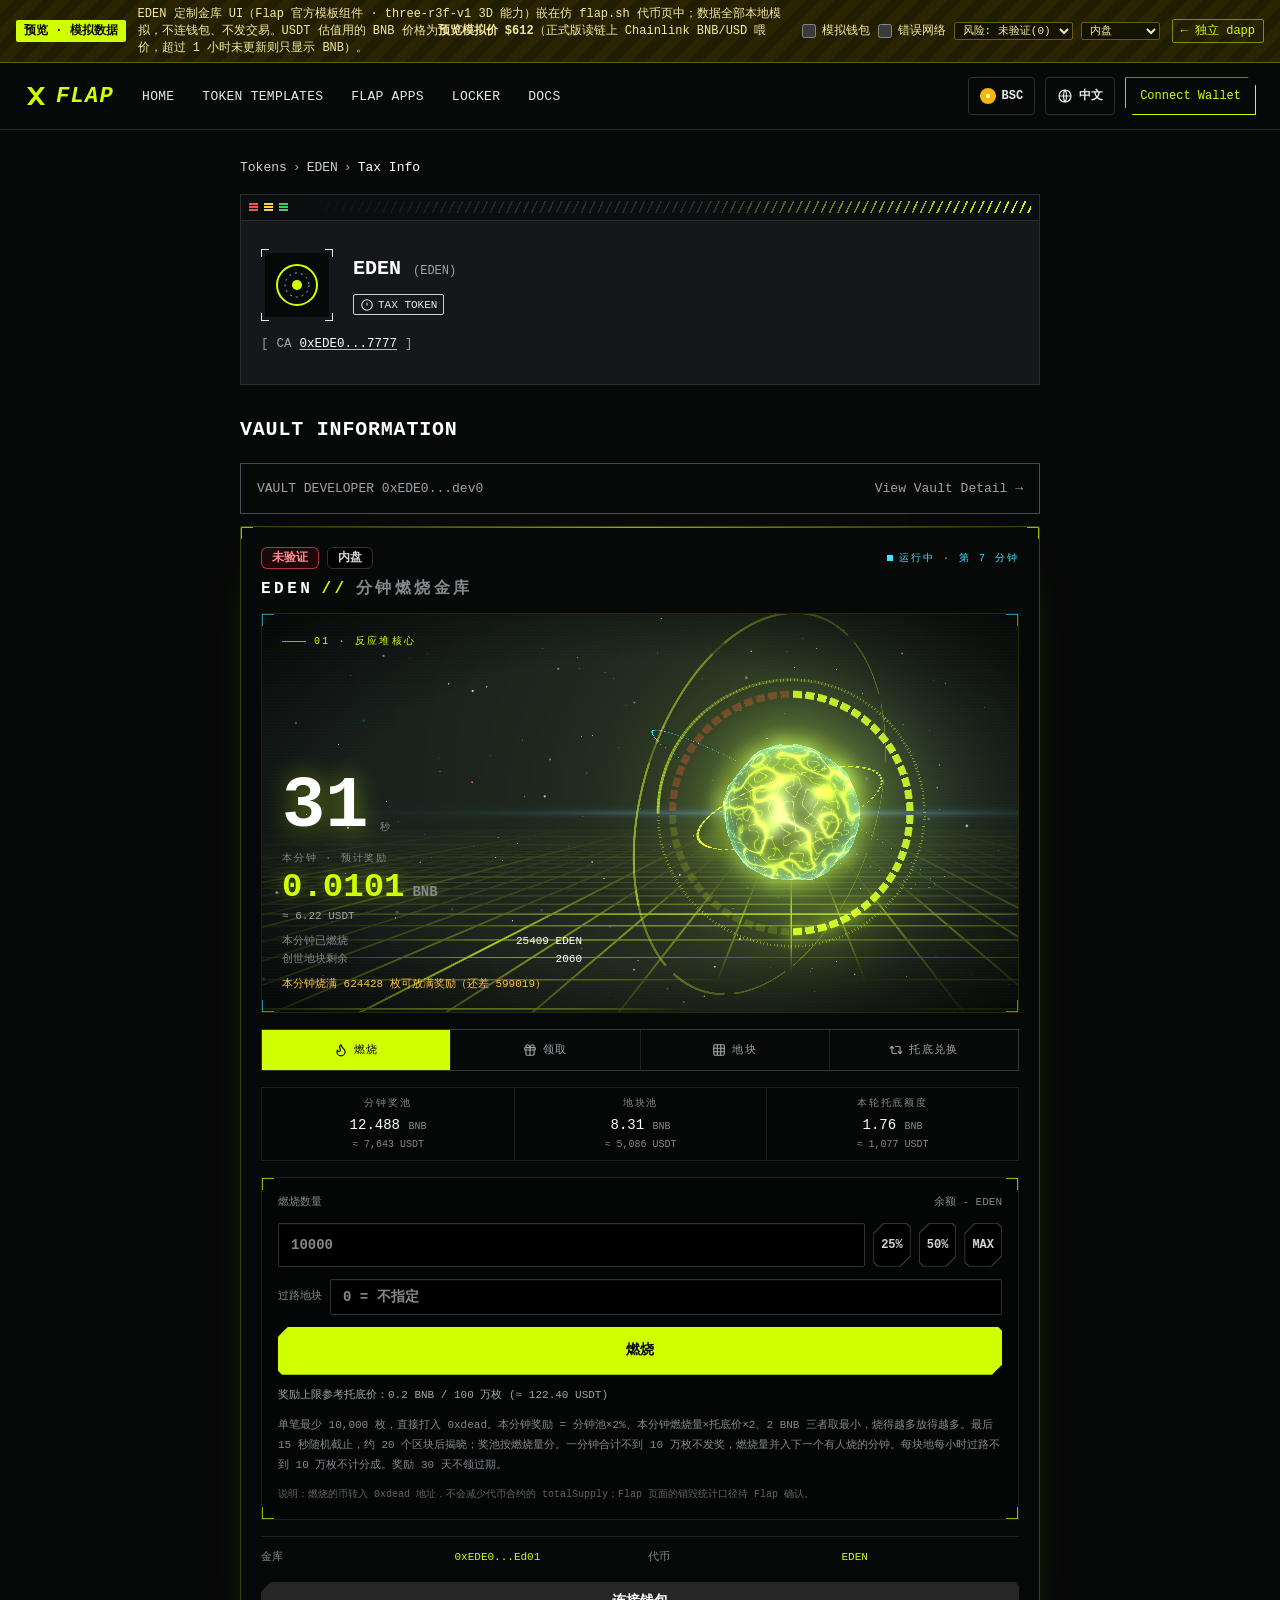
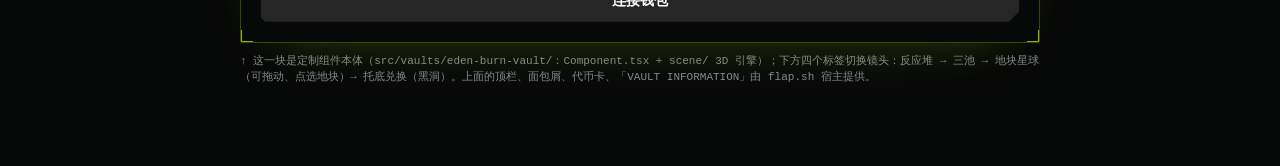
==== commit cee2512d: "托底兑换: flap-custom" ====
--- a/flap-custom/index.html
+++ b/flap-custom/index.html
@@ -22,7 +22,7 @@
 <div class="pv-bar" role="note">
   <div class="pv-in">
     <span class="pv-tag">预览 · 模拟数据</span>
-    <span class="pv-txt">EDEN 定制金库 UI（Flap 官方模板组件 · three-r3f-v1 3D 能力）嵌在仿 flap.sh 代币页中；数据全部本地模拟，不连钱包、不发交易。</span>
+    <span class="pv-txt">EDEN 定制金库 UI（Flap 官方模板组件 · three-r3f-v1 3D 能力）嵌在仿 flap.sh 代币页中；数据全部本地模拟，不连钱包、不发交易。USDT 估值用的 BNB 价格为<b>预览模拟价 $612</b>（正式版读链上 Chainlink BNB/USD 喂价，超过 1 小时未更新则只显示 BNB）。</span>
     <span class="pv-ctl">
       <label class="pv-sw"><input type="checkbox" id="pvWallet"><span>模拟钱包</span></label>
       <label class="pv-sw"><input type="checkbox" id="pvNet"><span>错误网络</span></label>
@@ -65,7 +65,7 @@
   <h2 class="vi-h">VAULT INFORMATION</h2>
   <div class="dev-row"><span><span class="up">VAULT DEVELOPER</span> 0xEDE0...dev0</span><span class="vd">View Vault Detail →</span></div>
   <div class="cu-frame"><div id="eden-vault-root"></div></div>
-  <p class="cu-note">↑ 这一块是定制组件本体（src/vaults/eden-burn-vault/：Component.tsx + scene/ 3D 引擎）；下方四个标签切换镜头：反应堆 → 三池 → 地块星球（可拖动、点选地块）→ 回购黑洞。上面的顶栏、面包屑、代币卡、「VAULT INFORMATION」由 flap.sh 宿主提供。</p>
+  <p class="cu-note">↑ 这一块是定制组件本体（src/vaults/eden-burn-vault/：Component.tsx + scene/ 3D 引擎）；下方四个标签切换镜头：反应堆 → 三池 → 地块星球（可拖动、点选地块）→ 托底兑换（黑洞）。上面的顶栏、面包屑、代币卡、「VAULT INFORMATION」由 flap.sh 宿主提供。</p>
 </main>
 <div class="toasts" id="toasts" aria-live="polite"></div>
 <script src="../assets/eden-vault.js"></script>
--- a/assets/eden-vault.css
+++ b/assets/eden-vault.css
@@ -1 +1 @@
-*,:after,:before{--tw-border-spacing-x:0;--tw-border-spacing-y:0;--tw-translate-x:0;--tw-translate-y:0;--tw-rotate:0;--tw-skew-x:0;--tw-skew-y:0;--tw-scale-x:1;--tw-scale-y:1;--tw-pan-x: ;--tw-pan-y: ;--tw-pinch-zoom: ;--tw-scroll-snap-strictness:proximity;--tw-gradient-from-position: ;--tw-gradient-via-position: ;--tw-gradient-to-position: ;--tw-ordinal: ;--tw-slashed-zero: ;--tw-numeric-figure: ;--tw-numeric-spacing: ;--tw-numeric-fraction: ;--tw-ring-inset: ;--tw-ring-offset-width:0px;--tw-ring-offset-color:#fff;--tw-ring-color:rgba(59,130,246,.5);--tw-ring-offset-shadow:0 0 #0000;--tw-ring-shadow:0 0 #0000;--tw-shadow:0 0 #0000;--tw-shadow-colored:0 0 #0000;--tw-blur: ;--tw-brightness: ;--tw-contrast: ;--tw-grayscale: ;--tw-hue-rotate: ;--tw-invert: ;--tw-saturate: ;--tw-sepia: ;--tw-drop-shadow: ;--tw-backdrop-blur: ;--tw-backdrop-brightness: ;--tw-backdrop-contrast: ;--tw-backdrop-grayscale: ;--tw-backdrop-hue-rotate: ;--tw-backdrop-invert: ;--tw-backdrop-opacity: ;--tw-backdrop-saturate: ;--tw-backdrop-sepia: ;--tw-contain-size: ;--tw-contain-layout: ;--tw-contain-paint: ;--tw-contain-style: }::backdrop{--tw-border-spacing-x:0;--tw-border-spacing-y:0;--tw-translate-x:0;--tw-translate-y:0;--tw-rotate:0;--tw-skew-x:0;--tw-skew-y:0;--tw-scale-x:1;--tw-scale-y:1;--tw-pan-x: ;--tw-pan-y: ;--tw-pinch-zoom: ;--tw-scroll-snap-strictness:proximity;--tw-gradient-from-position: ;--tw-gradient-via-position: ;--tw-gradient-to-position: ;--tw-ordinal: ;--tw-slashed-zero: ;--tw-numeric-figure: ;--tw-numeric-spacing: ;--tw-numeric-fraction: ;--tw-ring-inset: ;--tw-ring-offset-width:0px;--tw-ring-offset-color:#fff;--tw-ring-color:rgba(59,130,246,.5);--tw-ring-offset-shadow:0 0 #0000;--tw-ring-shadow:0 0 #0000;--tw-shadow:0 0 #0000;--tw-shadow-colored:0 0 #0000;--tw-blur: ;--tw-brightness: ;--tw-contrast: ;--tw-grayscale: ;--tw-hue-rotate: ;--tw-invert: ;--tw-saturate: ;--tw-sepia: ;--tw-drop-shadow: ;--tw-backdrop-blur: ;--tw-backdrop-brightness: ;--tw-backdrop-contrast: ;--tw-backdrop-grayscale: ;--tw-backdrop-hue-rotate: ;--tw-backdrop-invert: ;--tw-backdrop-opacity: ;--tw-backdrop-saturate: ;--tw-backdrop-sepia: ;--tw-contain-size: ;--tw-contain-layout: ;--tw-contain-paint: ;--tw-contain-style: }/*! tailwindcss v3.4.19 | MIT License | https://tailwindcss.com*/*,:after,:before{box-sizing:border-box;border:0 solid #e5e7eb}:after,:before{--tw-content:""}:host,html{line-height:1.5;-webkit-text-size-adjust:100%;-moz-tab-size:4;-o-tab-size:4;tab-size:4;font-family:ui-sans-serif,system-ui,sans-serif,Apple Color Emoji,Segoe UI Emoji,Segoe UI Symbol,Noto Color Emoji;font-feature-settings:normal;font-variation-settings:normal;-webkit-tap-highlight-color:transparent}body{margin:0;line-height:inherit}hr{height:0;color:inherit;border-top-width:1px}abbr:where([title]){-webkit-text-decoration:underline dotted;text-decoration:underline dotted}h1,h2,h3,h4,h5,h6{font-size:inherit;font-weight:inherit}a{color:inherit;text-decoration:inherit}b,strong{font-weight:bolder}code,kbd,pre,samp{font-family:ui-monospace,SFMono-Regular,Menlo,Monaco,Consolas,Liberation Mono,Courier New,monospace;font-feature-settings:normal;font-variation-settings:normal;font-size:1em}small{font-size:80%}sub,sup{font-size:75%;line-height:0;position:relative;vertical-align:baseline}sub{bottom:-.25em}sup{top:-.5em}table{text-indent:0;border-color:inherit;border-collapse:collapse}button,input,optgroup,select,textarea{font-family:inherit;font-feature-settings:inherit;font-variation-settings:inherit;font-size:100%;font-weight:inherit;line-height:inherit;letter-spacing:inherit;color:inherit;margin:0;padding:0}button,select{text-transform:none}button,input:where([type=button]),input:where([type=reset]),input:where([type=submit]){-webkit-appearance:button;background-color:transparent;background-image:none}:-moz-focusring{outline:auto}:-moz-ui-invalid{box-shadow:none}progress{vertical-align:baseline}::-webkit-inner-spin-button,::-webkit-outer-spin-button{height:auto}[type=search]{-webkit-appearance:textfield;outline-offset:-2px}::-webkit-search-decoration{-webkit-appearance:none}::-webkit-file-upload-button{-webkit-appearance:button;font:inherit}summary{display:list-item}blockquote,dd,dl,figure,h1,h2,h3,h4,h5,h6,hr,p,pre{margin:0}fieldset{margin:0}fieldset,legend{padding:0}menu,ol,ul{list-style:none;margin:0;padding:0}dialog{padding:0}textarea{resize:vertical}input::-moz-placeholder,textarea::-moz-placeholder{opacity:1;color:#9ca3af}input::placeholder,textarea::placeholder{opacity:1;color:#9ca3af}[role=button],button{cursor:pointer}:disabled{cursor:default}audio,canvas,embed,iframe,img,object,svg,video{display:block;vertical-align:middle}img,video{max-width:100%;height:auto}[hidden]:where(:not([hidden=until-found])){display:none}.pointer-events-none{pointer-events:none}.visible{visibility:visible}.static{position:static}.absolute{position:absolute}.relative{position:relative}.inset-0{inset:0}.inset-x-0{left:0;right:0}.inset-x-4{left:1rem;right:1rem}.bottom-0{bottom:0}.bottom-3{bottom:.75rem}.bottom-4{bottom:1rem}.left-0{left:0}.right-0{right:0}.right-4{right:1rem}.top-0{top:0}.z-10{z-index:10}.-mx-4{margin-left:-1rem;margin-right:-1rem}.ml-2{margin-left:.5rem}.ml-auto{margin-left:auto}.mt-0\.5{margin-top:.125rem}.mt-1{margin-top:.25rem}.mt-3{margin-top:.75rem}.block{display:block}.inline-block{display:inline-block}.flex{display:flex}.inline-flex{display:inline-flex}.grid{display:grid}.hidden{display:none}.h-1{height:.25rem}.h-1\.5{height:.375rem}.h-10{height:2.5rem}.h-11{height:2.75rem}.h-12{height:3rem}.h-3{height:.75rem}.h-3\.5{height:.875rem}.h-4{height:1rem}.h-8{height:2rem}.h-9{height:2.25rem}.h-\[380px\]{height:380px}.h-full{height:100%}.h-px{height:1px}.w-1\.5{width:.375rem}.w-10{width:2.5rem}.w-20{width:5rem}.w-3{width:.75rem}.w-3\.5{width:.875rem}.w-4{width:1rem}.w-6{width:1.5rem}.w-9{width:2.25rem}.w-full{width:100%}.min-w-0{min-width:0}.max-w-\[300px\]{max-width:300px}.max-w-full{max-width:100%}.shrink-0{flex-shrink:0}.origin-left{transform-origin:left}.transform{transform:translate(var(--tw-translate-x),var(--tw-translate-y)) rotate(var(--tw-rotate)) skewX(var(--tw-skew-x)) skewY(var(--tw-skew-y)) scaleX(var(--tw-scale-x)) scaleY(var(--tw-scale-y))}@keyframes spin{to{transform:rotate(1turn)}}.animate-spin{animation:spin 1s linear infinite}.touch-pan-y{--tw-pan-y:pan-y;touch-action:var(--tw-pan-x) var(--tw-pan-y) var(--tw-pinch-zoom)}.resize{resize:both}.grid-cols-2{grid-template-columns:repeat(2,minmax(0,1fr))}.grid-cols-3{grid-template-columns:repeat(3,minmax(0,1fr))}.grid-cols-4{grid-template-columns:repeat(4,minmax(0,1fr))}.grid-cols-\[1fr_auto\]{grid-template-columns:1fr auto}.flex-col{flex-direction:column}.flex-wrap{flex-wrap:wrap}.items-end{align-items:flex-end}.items-center{align-items:center}.items-baseline{align-items:baseline}.justify-center{justify-content:center}.justify-between{justify-content:space-between}.gap-1{gap:.25rem}.gap-1\.5{gap:.375rem}.gap-2{gap:.5rem}.gap-3{gap:.75rem}.gap-px{gap:1px}.gap-x-4{-moz-column-gap:1rem;column-gap:1rem}.gap-y-0\.5{row-gap:.125rem}.gap-y-1{row-gap:.25rem}.space-y-1>:not([hidden])~:not([hidden]){--tw-space-y-reverse:0;margin-top:calc(.25rem*(1 - var(--tw-space-y-reverse)));margin-bottom:calc(.25rem*var(--tw-space-y-reverse))}.space-y-2>:not([hidden])~:not([hidden]){--tw-space-y-reverse:0;margin-top:calc(.5rem*(1 - var(--tw-space-y-reverse)));margin-bottom:calc(.5rem*var(--tw-space-y-reverse))}.space-y-3>:not([hidden])~:not([hidden]){--tw-space-y-reverse:0;margin-top:calc(.75rem*(1 - var(--tw-space-y-reverse)));margin-bottom:calc(.75rem*var(--tw-space-y-reverse))}.overflow-hidden,.truncate{overflow:hidden}.truncate{text-overflow:ellipsis}.truncate,.whitespace-nowrap{white-space:nowrap}.break-words{overflow-wrap:break-word}.rounded-\[2px\]{border-radius:2px}.rounded-\[6px\]{border-radius:6px}.rounded-\[8px\]{border-radius:8px}.border{border-width:1px}.border-y{border-top-width:1px}.border-b,.border-y{border-bottom-width:1px}.border-l{border-left-width:1px}.border-r{border-right-width:1px}.border-t{border-top-width:1px}.border-\[\#303236\]{--tw-border-opacity:1;border-color:rgb(48 50 54/var(--tw-border-opacity,1))}.border-\[\#3CE7FF\]\/60{border-color:rgba(60,231,255,.6)}.border-\[\#D0FF00\]\/15{border-color:rgba(208,255,0,.15)}.border-\[\#D0FF00\]\/25{border-color:rgba(208,255,0,.25)}.border-\[\#D0FF00\]\/45{border-color:rgba(208,255,0,.45)}.border-\[\#D0FF00\]\/65{border-color:rgba(208,255,0,.65)}.border-\[\#D0FF00\]\/70{border-color:rgba(208,255,0,.7)}.border-\[\#FF4A55\]\/55{border-color:rgba(255,74,85,.55)}.border-\[\#FF4A55\]\/65{border-color:rgba(255,74,85,.65)}.border-\[\#FFD166\]\/45{border-color:rgba(255,209,102,.45)}.border-\[\#FFD166\]\/55{border-color:rgba(255,209,102,.55)}.border-red-500\/40{border-color:rgba(239,68,68,.4)}.border-white\/10{border-color:hsla(0,0%,100%,.1)}.bg-\[\#020303\]{--tw-bg-opacity:1;background-color:rgb(2 3 3/var(--tw-bg-opacity,1))}.bg-\[\#070808\]{--tw-bg-opacity:1;background-color:rgb(7 8 8/var(--tw-bg-opacity,1))}.bg-\[\#101400\]{--tw-bg-opacity:1;background-color:rgb(16 20 0/var(--tw-bg-opacity,1))}.bg-\[\#1A1305\]{--tw-bg-opacity:1;background-color:rgb(26 19 5/var(--tw-bg-opacity,1))}.bg-\[\#1D0709\]{--tw-bg-opacity:1;background-color:rgb(29 7 9/var(--tw-bg-opacity,1))}.bg-\[\#22E6FF\]{--tw-bg-opacity:1;background-color:rgb(34 230 255/var(--tw-bg-opacity,1))}.bg-\[\#3CE7FF\]{--tw-bg-opacity:1;background-color:rgb(60 231 255/var(--tw-bg-opacity,1))}.bg-\[\#D0FF00\]{--tw-bg-opacity:1;background-color:rgb(208 255 0/var(--tw-bg-opacity,1))}.bg-\[\#D0FF00\]\/70{background-color:rgba(208,255,0,.7)}.bg-\[\#FF6A1A\]{--tw-bg-opacity:1;background-color:rgb(255 106 26/var(--tw-bg-opacity,1))}.bg-\[\#FFC43D\]{--tw-bg-opacity:1;background-color:rgb(255 196 61/var(--tw-bg-opacity,1))}.bg-black{--tw-bg-opacity:1;background-color:rgb(0 0 0/var(--tw-bg-opacity,1))}.bg-black\/30{background-color:rgba(0,0,0,.3)}.bg-black\/40{background-color:rgba(0,0,0,.4)}.bg-red-950\/80{background-color:rgba(69,10,10,.8)}.bg-white\/10{background-color:hsla(0,0%,100%,.1)}.bg-\[radial-gradient\(ellipse_at_center\2c transparent_55\%\2c rgba\(2\2c 3\2c 3\2c 0\.85\)_100\%\)\]{background-image:radial-gradient(ellipse at center,transparent 55%,rgba(2,3,3,.85) 100%)}.bg-gradient-to-r{background-image:linear-gradient(to right,var(--tw-gradient-stops))}.from-transparent{--tw-gradient-from:transparent var(--tw-gradient-from-position);--tw-gradient-to:transparent var(--tw-gradient-to-position);--tw-gradient-stops:var(--tw-gradient-from),var(--tw-gradient-to)}.via-\[\#D0FF00\]\/70{--tw-gradient-to:rgba(208,255,0,0) var(--tw-gradient-to-position);--tw-gradient-stops:var(--tw-gradient-from),rgba(208,255,0,.7) var(--tw-gradient-via-position),var(--tw-gradient-to)}.to-transparent{--tw-gradient-to:transparent var(--tw-gradient-to-position)}.p-2{padding:.5rem}.p-3{padding:.75rem}.p-4{padding:1rem}.px-0{padding-left:0;padding-right:0}.px-2{padding-left:.5rem;padding-right:.5rem}.px-2\.5{padding-left:.625rem;padding-right:.625rem}.px-3{padding-left:.75rem;padding-right:.75rem}.px-4{padding-left:1rem;padding-right:1rem}.px-5{padding-left:1.25rem;padding-right:1.25rem}.py-1{padding-top:.25rem;padding-bottom:.25rem}.py-2{padding-top:.5rem}.pb-2,.py-2{padding-bottom:.5rem}.pb-3{padding-bottom:.75rem}.pt-0{padding-top:0}.pt-3{padding-top:.75rem}.text-center{text-align:center}.text-right{text-align:right}.font-mono{font-family:ui-monospace,SFMono-Regular,Menlo,Monaco,Consolas,Liberation Mono,Courier New,monospace}.text-\[10px\]{font-size:10px}.text-\[11px\]{font-size:11px}.text-\[12px\]{font-size:12px}.text-\[20px\]{font-size:20px}.text-\[22px\]{font-size:22px}.text-\[28px\]{font-size:28px}.text-\[56px\]{font-size:56px}.text-\[9px\]{font-size:9px}.text-base{font-size:1rem;line-height:1.5rem}.text-sm{font-size:.875rem;line-height:1.25rem}.text-xs{font-size:.75rem;line-height:1rem}.font-medium{font-weight:500}.font-semibold{font-weight:600}.uppercase{text-transform:uppercase}.normal-case{text-transform:none}.tabular-nums{--tw-numeric-spacing:tabular-nums;font-variant-numeric:var(--tw-ordinal) var(--tw-slashed-zero) var(--tw-numeric-figure) var(--tw-numeric-spacing) var(--tw-numeric-fraction)}.leading-5{line-height:1.25rem}.leading-6{line-height:1.5rem}.leading-\[1\.4\]{line-height:1.4}.leading-none{line-height:1}.leading-tight{line-height:1.25}.tracking-\[0\.12em\]{letter-spacing:.12em}.tracking-\[0\.14em\]{letter-spacing:.14em}.tracking-\[0\.16em\]{letter-spacing:.16em}.tracking-\[0\.18em\]{letter-spacing:.18em}.tracking-\[0\.22em\]{letter-spacing:.22em}.tracking-\[0\.2em\]{letter-spacing:.2em}.tracking-normal{letter-spacing:0}.text-\[\#070808\]{--tw-text-opacity:1;color:rgb(7 8 8/var(--tw-text-opacity,1))}.text-\[\#22E6FF\]{--tw-text-opacity:1;color:rgb(34 230 255/var(--tw-text-opacity,1))}.text-\[\#3CE7FF\]{--tw-text-opacity:1;color:rgb(60 231 255/var(--tw-text-opacity,1))}.text-\[\#84888C\]{--tw-text-opacity:1;color:rgb(132 136 140/var(--tw-text-opacity,1))}.text-\[\#A0A4A8\]{--tw-text-opacity:1;color:rgb(160 164 168/var(--tw-text-opacity,1))}.text-\[\#D0FF00\]{--tw-text-opacity:1;color:rgb(208 255 0/var(--tw-text-opacity,1))}.text-\[\#D4D4D4\]{--tw-text-opacity:1;color:rgb(212 212 212/var(--tw-text-opacity,1))}.text-\[\#E8EBEC\]{--tw-text-opacity:1;color:rgb(232 235 236/var(--tw-text-opacity,1))}.text-\[\#FF4A55\]{--tw-text-opacity:1;color:rgb(255 74 85/var(--tw-text-opacity,1))}.text-\[\#FF8A3D\]{--tw-text-opacity:1;color:rgb(255 138 61/var(--tw-text-opacity,1))}.text-\[\#FF8A91\]{--tw-text-opacity:1;color:rgb(255 138 145/var(--tw-text-opacity,1))}.text-\[\#FFC43D\]{--tw-text-opacity:1;color:rgb(255 196 61/var(--tw-text-opacity,1))}.text-\[\#FFD166\]{--tw-text-opacity:1;color:rgb(255 209 102/var(--tw-text-opacity,1))}.text-primary{color:hsl(var(--primary))}.text-red-100{--tw-text-opacity:1;color:rgb(254 226 226/var(--tw-text-opacity,1))}.text-white{--tw-text-opacity:1;color:rgb(255 255 255/var(--tw-text-opacity,1))}.caret-\[\#D0FF00\]{caret-color:#d0ff00}.opacity-0{opacity:0}.opacity-100{opacity:1}.opacity-30{opacity:.3}.opacity-90{opacity:.9}.shadow-\[0_18px_60px_-42px_rgba\(208\2c 255\2c 0\2c 0\.45\)\]{--tw-shadow:0 18px 60px -42px rgba(208,255,0,.45);--tw-shadow-colored:0 18px 60px -42px var(--tw-shadow-color);box-shadow:var(--tw-ring-offset-shadow,0 0 #0000),var(--tw-ring-shadow,0 0 #0000),var(--tw-shadow)}.shadow-\[inset_0_1px_0_rgba\(255\2c 255\2c 255\2c 0\.04\)\]{--tw-shadow:inset 0 1px 0 hsla(0,0%,100%,.04);--tw-shadow-colored:inset 0 1px 0 var(--tw-shadow-color);box-shadow:var(--tw-ring-offset-shadow,0 0 #0000),var(--tw-ring-shadow,0 0 #0000),var(--tw-shadow)}.outline-none{outline:2px solid transparent;outline-offset:2px}.outline{outline-style:solid}.ring{--tw-ring-offset-shadow:var(--tw-ring-inset) 0 0 0 var(--tw-ring-offset-width) var(--tw-ring-offset-color);--tw-ring-shadow:var(--tw-ring-inset) 0 0 0 calc(3px + var(--tw-ring-offset-width)) var(--tw-ring-color);box-shadow:var(--tw-ring-offset-shadow),var(--tw-ring-shadow),var(--tw-shadow,0 0 #0000)}.invert{--tw-invert:invert(100%)}.filter,.invert{filter:var(--tw-blur) var(--tw-brightness) var(--tw-contrast) var(--tw-grayscale) var(--tw-hue-rotate) var(--tw-invert) var(--tw-saturate) var(--tw-sepia) var(--tw-drop-shadow)}.transition-colors{transition-property:color,background-color,border-color,text-decoration-color,fill,stroke;transition-timing-function:cubic-bezier(.4,0,.2,1);transition-duration:.15s}.transition-opacity{transition-property:opacity;transition-timing-function:cubic-bezier(.4,0,.2,1);transition-duration:.15s}.transition-transform{transition-property:transform;transition-timing-function:cubic-bezier(.4,0,.2,1);transition-duration:.15s}.duration-0{transition-duration:0s}.duration-150{transition-duration:.15s}.duration-300{transition-duration:.3s}.duration-500{transition-duration:.5s}.will-change-transform{will-change:transform}@keyframes enter{0%{opacity:var(--tw-enter-opacity,1);transform:translate3d(var(--tw-enter-translate-x,0),var(--tw-enter-translate-y,0),0) scale3d(var(--tw-enter-scale,1),var(--tw-enter-scale,1),var(--tw-enter-scale,1)) rotate(var(--tw-enter-rotate,0))}}@keyframes exit{to{opacity:var(--tw-exit-opacity,1);transform:translate3d(var(--tw-exit-translate-x,0),var(--tw-exit-translate-y,0),0) scale3d(var(--tw-exit-scale,1),var(--tw-exit-scale,1),var(--tw-exit-scale,1)) rotate(var(--tw-exit-rotate,0))}}.duration-0{animation-duration:0s}.duration-150{animation-duration:.15s}.duration-300{animation-duration:.3s}.duration-500{animation-duration:.5s}.paused{animation-play-state:paused}.\[--ui20-chamfer-bg\:\#000000\]{--ui20-chamfer-bg:#000}.\[--ui20-chamfer-bg\:\#262626\]{--ui20-chamfer-bg:#262626}.\[--ui20-chamfer-bg\:\#D0FF00\]{--ui20-chamfer-bg:#d0ff00}.\[--ui20-chamfer-border\:\#262626\]{--ui20-chamfer-border:#262626}.\[--ui20-chamfer-border\:\#303236\]{--ui20-chamfer-border:#303236}.\[--ui20-chamfer-border\:\#D0FF00\]{--ui20-chamfer-border:#d0ff00}.\[--ui20-chamfer-border\:\#FF4A55\]{--ui20-chamfer-border:#ff4a55}.\[background-image\:repeating-linear-gradient\(0deg\2c rgba\(255\2c 255\2c 255\2c 0\.03\)_0px\2c rgba\(255\2c 255\2c 255\2c 0\.03\)_1px\2c transparent_1px\2c transparent_3px\)\]{background-image:repeating-linear-gradient(0deg,hsla(0,0%,100%,.03),hsla(0,0%,100%,.03) 1px,transparent 0,transparent 3px)}.\[text-shadow\:0_0_16px_rgba\(255\2c 196\2c 61\2c 0\.5\)\]{text-shadow:0 0 16px rgba(255,196,61,.5)}.\[text-shadow\:0_0_16px_rgba\(34\2c 230\2c 255\2c 0\.5\)\]{text-shadow:0 0 16px rgba(34,230,255,.5)}.\[text-shadow\:0_0_18px_rgba\(208\2c 255\2c 0\2c 0\.4\)\]{text-shadow:0 0 18px rgba(208,255,0,.4)}.\[text-shadow\:0_0_24px_rgba\(208\2c 255\2c 0\2c 0\.45\)\]{text-shadow:0 0 24px rgba(208,255,0,.45)}.\[text-shadow\:0_0_28px_rgba\(255\2c 106\2c 26\2c 0\.6\)\]{text-shadow:0 0 28px rgba(255,106,26,.6)}:root{--primary:73 100% 50%}.ui20-connect-chamfer{--ui20-chamfer-path:polygon(10px 0,calc(100% - 4px) 0,100% 4px,100% calc(100% - 10px),calc(100% - 10px) 100%,4px 100%,0 calc(100% - 4px),0 10px);background:var(--ui20-chamfer-border,#d0ff00)!important;border:none!important;clip-path:var(--ui20-chamfer-path);position:relative}.ui20-connect-chamfer:before{background:var(--ui20-chamfer-bg,#000);clip-path:var(--ui20-chamfer-path);content:"";inset:1px;pointer-events:none;position:absolute}.ui20-connect-chamfer>*{position:relative;z-index:1}.selection\:bg-\[\#D0FF00\]\/35 ::-moz-selection{background-color:rgba(208,255,0,.35)}.selection\:bg-\[\#D0FF00\]\/35 ::selection{background-color:rgba(208,255,0,.35)}.selection\:text-white ::-moz-selection{--tw-text-opacity:1;color:rgb(255 255 255/var(--tw-text-opacity,1))}.selection\:text-white ::selection{--tw-text-opacity:1;color:rgb(255 255 255/var(--tw-text-opacity,1))}.selection\:bg-\[\#D0FF00\]\/35::-moz-selection{background-color:rgba(208,255,0,.35)}.selection\:bg-\[\#D0FF00\]\/35::selection{background-color:rgba(208,255,0,.35)}.selection\:text-white::-moz-selection{--tw-text-opacity:1;color:rgb(255 255 255/var(--tw-text-opacity,1))}.selection\:text-white::selection{--tw-text-opacity:1;color:rgb(255 255 255/var(--tw-text-opacity,1))}.placeholder\:text-\[\#84888C\]::-moz-placeholder{--tw-text-opacity:1;color:rgb(132 136 140/var(--tw-text-opacity,1))}.placeholder\:text-\[\#84888C\]::placeholder{--tw-text-opacity:1;color:rgb(132 136 140/var(--tw-text-opacity,1))}.hover\:bg-\[\#131516\]:hover{--tw-bg-opacity:1;background-color:rgb(19 21 22/var(--tw-bg-opacity,1))}.hover\:text-\[\#D0FF00\]:hover{--tw-text-opacity:1;color:rgb(208 255 0/var(--tw-text-opacity,1))}.hover\:text-black:hover{--tw-text-opacity:1;color:rgb(0 0 0/var(--tw-text-opacity,1))}.hover\:transition-colors:hover{transition-property:color,background-color,border-color,text-decoration-color,fill,stroke;transition-timing-function:cubic-bezier(.4,0,.2,1);transition-duration:.15s}.hover\:duration-150:hover{transition-duration:.15s;animation-duration:.15s}.hover\:\[--ui20-chamfer-bg\:\#303030\]:hover{--ui20-chamfer-bg:#303030}.hover\:\[--ui20-chamfer-bg\:\#BDE800\]:hover{--ui20-chamfer-bg:#bde800}.hover\:\[--ui20-chamfer-bg\:\#FF4A55\]:hover{--ui20-chamfer-bg:#ff4a55}.hover\:\[--ui20-chamfer-border\:\#303030\]:hover{--ui20-chamfer-border:#303030}.hover\:\[--ui20-chamfer-border\:\#BDE800\]:hover{--ui20-chamfer-border:#bde800}.hover\:\[--ui20-chamfer-border\:\#D0FF00\]:hover{--ui20-chamfer-border:#d0ff00}.focus\:border-\[\#D0FF00\]:focus{--tw-border-opacity:1;border-color:rgb(208 255 0/var(--tw-border-opacity,1))}.focus\:ring-2:focus{--tw-ring-offset-shadow:var(--tw-ring-inset) 0 0 0 var(--tw-ring-offset-width) var(--tw-ring-offset-color);--tw-ring-shadow:var(--tw-ring-inset) 0 0 0 calc(2px + var(--tw-ring-offset-width)) var(--tw-ring-color);box-shadow:var(--tw-ring-offset-shadow),var(--tw-ring-shadow),var(--tw-shadow,0 0 #0000)}.focus\:ring-\[\#D0FF00\]\/25:focus{--tw-ring-color:rgba(208,255,0,.25)}.focus-visible\:outline-none:focus-visible{outline:2px solid transparent;outline-offset:2px}.focus-visible\:ring-2:focus-visible{--tw-ring-offset-shadow:var(--tw-ring-inset) 0 0 0 var(--tw-ring-offset-width) var(--tw-ring-offset-color);--tw-ring-shadow:var(--tw-ring-inset) 0 0 0 calc(2px + var(--tw-ring-offset-width)) var(--tw-ring-color);box-shadow:var(--tw-ring-offset-shadow),var(--tw-ring-shadow),var(--tw-shadow,0 0 #0000)}.focus-visible\:ring-\[\#D0FF00\]\/45:focus-visible{--tw-ring-color:rgba(208,255,0,.45)}.disabled\:pointer-events-none:disabled{pointer-events:none}.disabled\:cursor-not-allowed:disabled{cursor:not-allowed}.disabled\:bg-\[\#131516\]:disabled{--tw-bg-opacity:1;background-color:rgb(19 21 22/var(--tw-bg-opacity,1))}.disabled\:text-\[\#84888C\]:disabled{--tw-text-opacity:1;color:rgb(132 136 140/var(--tw-text-opacity,1))}.disabled\:opacity-50:disabled{opacity:.5}.disabled\:opacity-80:disabled{opacity:.8}@media (prefers-reduced-motion:no-preference){@keyframes pulse{50%{opacity:.5}}.motion-safe\:animate-pulse{animation:pulse 2s cubic-bezier(.4,0,.6,1) infinite}.motion-safe\:duration-300{transition-duration:.3s}.motion-safe\:duration-500{transition-duration:.5s}.motion-safe\:animate-in{animation-name:enter;animation-duration:.15s;--tw-enter-opacity:initial;--tw-enter-scale:initial;--tw-enter-rotate:initial;--tw-enter-translate-x:initial;--tw-enter-translate-y:initial}.motion-safe\:fade-in-0{--tw-enter-opacity:0}.motion-safe\:slide-in-from-bottom-2{--tw-enter-translate-y:0.5rem}.motion-safe\:slide-in-from-left-2{--tw-enter-translate-x:-0.5rem}.motion-safe\:duration-300{animation-duration:.3s}.motion-safe\:duration-500{animation-duration:.5s}}@media (prefers-reduced-motion:reduce){.motion-reduce\:transition-none{transition-property:none}}@media (min-width:640px){.sm\:mx-0{margin-left:0;margin-right:0}.sm\:inline{display:inline}.sm\:h-\[400px\]{height:400px}.sm\:w-28{width:7rem}.sm\:max-w-\[46\%\]{max-width:46%}.sm\:grid-cols-2{grid-template-columns:repeat(2,minmax(0,1fr))}.sm\:grid-cols-4{grid-template-columns:repeat(4,minmax(0,1fr))}.sm\:space-y-4>:not([hidden])~:not([hidden]){--tw-space-y-reverse:0;margin-top:calc(1rem*(1 - var(--tw-space-y-reverse)));margin-bottom:calc(1rem*var(--tw-space-y-reverse))}.sm\:border{border-width:1px}.sm\:p-4{padding:1rem}.sm\:p-5{padding:1.25rem}.sm\:pb-3{padding-bottom:.75rem}.sm\:pt-0{padding-top:0}.sm\:text-left{text-align:left}.sm\:text-\[34px\]{font-size:34px}.sm\:text-\[72px\]{font-size:72px}.sm\:text-base{font-size:1rem;line-height:1.5rem}.sm\:text-lg{font-size:1.125rem;line-height:1.75rem}.sm\:text-sm{font-size:.875rem;line-height:1.25rem}}+*,:after,:before{--tw-border-spacing-x:0;--tw-border-spacing-y:0;--tw-translate-x:0;--tw-translate-y:0;--tw-rotate:0;--tw-skew-x:0;--tw-skew-y:0;--tw-scale-x:1;--tw-scale-y:1;--tw-pan-x: ;--tw-pan-y: ;--tw-pinch-zoom: ;--tw-scroll-snap-strictness:proximity;--tw-gradient-from-position: ;--tw-gradient-via-position: ;--tw-gradient-to-position: ;--tw-ordinal: ;--tw-slashed-zero: ;--tw-numeric-figure: ;--tw-numeric-spacing: ;--tw-numeric-fraction: ;--tw-ring-inset: ;--tw-ring-offset-width:0px;--tw-ring-offset-color:#fff;--tw-ring-color:rgba(59,130,246,.5);--tw-ring-offset-shadow:0 0 #0000;--tw-ring-shadow:0 0 #0000;--tw-shadow:0 0 #0000;--tw-shadow-colored:0 0 #0000;--tw-blur: ;--tw-brightness: ;--tw-contrast: ;--tw-grayscale: ;--tw-hue-rotate: ;--tw-invert: ;--tw-saturate: ;--tw-sepia: ;--tw-drop-shadow: ;--tw-backdrop-blur: ;--tw-backdrop-brightness: ;--tw-backdrop-contrast: ;--tw-backdrop-grayscale: ;--tw-backdrop-hue-rotate: ;--tw-backdrop-invert: ;--tw-backdrop-opacity: ;--tw-backdrop-saturate: ;--tw-backdrop-sepia: ;--tw-contain-size: ;--tw-contain-layout: ;--tw-contain-paint: ;--tw-contain-style: }::backdrop{--tw-border-spacing-x:0;--tw-border-spacing-y:0;--tw-translate-x:0;--tw-translate-y:0;--tw-rotate:0;--tw-skew-x:0;--tw-skew-y:0;--tw-scale-x:1;--tw-scale-y:1;--tw-pan-x: ;--tw-pan-y: ;--tw-pinch-zoom: ;--tw-scroll-snap-strictness:proximity;--tw-gradient-from-position: ;--tw-gradient-via-position: ;--tw-gradient-to-position: ;--tw-ordinal: ;--tw-slashed-zero: ;--tw-numeric-figure: ;--tw-numeric-spacing: ;--tw-numeric-fraction: ;--tw-ring-inset: ;--tw-ring-offset-width:0px;--tw-ring-offset-color:#fff;--tw-ring-color:rgba(59,130,246,.5);--tw-ring-offset-shadow:0 0 #0000;--tw-ring-shadow:0 0 #0000;--tw-shadow:0 0 #0000;--tw-shadow-colored:0 0 #0000;--tw-blur: ;--tw-brightness: ;--tw-contrast: ;--tw-grayscale: ;--tw-hue-rotate: ;--tw-invert: ;--tw-saturate: ;--tw-sepia: ;--tw-drop-shadow: ;--tw-backdrop-blur: ;--tw-backdrop-brightness: ;--tw-backdrop-contrast: ;--tw-backdrop-grayscale: ;--tw-backdrop-hue-rotate: ;--tw-backdrop-invert: ;--tw-backdrop-opacity: ;--tw-backdrop-saturate: ;--tw-backdrop-sepia: ;--tw-contain-size: ;--tw-contain-layout: ;--tw-contain-paint: ;--tw-contain-style: }/*! tailwindcss v3.4.19 | MIT License | https://tailwindcss.com*/*,:after,:before{box-sizing:border-box;border:0 solid #e5e7eb}:after,:before{--tw-content:""}:host,html{line-height:1.5;-webkit-text-size-adjust:100%;-moz-tab-size:4;-o-tab-size:4;tab-size:4;font-family:ui-sans-serif,system-ui,sans-serif,Apple Color Emoji,Segoe UI Emoji,Segoe UI Symbol,Noto Color Emoji;font-feature-settings:normal;font-variation-settings:normal;-webkit-tap-highlight-color:transparent}body{margin:0;line-height:inherit}hr{height:0;color:inherit;border-top-width:1px}abbr:where([title]){-webkit-text-decoration:underline dotted;text-decoration:underline dotted}h1,h2,h3,h4,h5,h6{font-size:inherit;font-weight:inherit}a{color:inherit;text-decoration:inherit}b,strong{font-weight:bolder}code,kbd,pre,samp{font-family:ui-monospace,SFMono-Regular,Menlo,Monaco,Consolas,Liberation Mono,Courier New,monospace;font-feature-settings:normal;font-variation-settings:normal;font-size:1em}small{font-size:80%}sub,sup{font-size:75%;line-height:0;position:relative;vertical-align:baseline}sub{bottom:-.25em}sup{top:-.5em}table{text-indent:0;border-color:inherit;border-collapse:collapse}button,input,optgroup,select,textarea{font-family:inherit;font-feature-settings:inherit;font-variation-settings:inherit;font-size:100%;font-weight:inherit;line-height:inherit;letter-spacing:inherit;color:inherit;margin:0;padding:0}button,select{text-transform:none}button,input:where([type=button]),input:where([type=reset]),input:where([type=submit]){-webkit-appearance:button;background-color:transparent;background-image:none}:-moz-focusring{outline:auto}:-moz-ui-invalid{box-shadow:none}progress{vertical-align:baseline}::-webkit-inner-spin-button,::-webkit-outer-spin-button{height:auto}[type=search]{-webkit-appearance:textfield;outline-offset:-2px}::-webkit-search-decoration{-webkit-appearance:none}::-webkit-file-upload-button{-webkit-appearance:button;font:inherit}summary{display:list-item}blockquote,dd,dl,figure,h1,h2,h3,h4,h5,h6,hr,p,pre{margin:0}fieldset{margin:0}fieldset,legend{padding:0}menu,ol,ul{list-style:none;margin:0;padding:0}dialog{padding:0}textarea{resize:vertical}input::-moz-placeholder,textarea::-moz-placeholder{opacity:1;color:#9ca3af}input::placeholder,textarea::placeholder{opacity:1;color:#9ca3af}[role=button],button{cursor:pointer}:disabled{cursor:default}audio,canvas,embed,iframe,img,object,svg,video{display:block;vertical-align:middle}img,video{max-width:100%;height:auto}[hidden]:where(:not([hidden=until-found])){display:none}.pointer-events-none{pointer-events:none}.visible{visibility:visible}.static{position:static}.absolute{position:absolute}.relative{position:relative}.inset-0{inset:0}.inset-x-0{left:0;right:0}.inset-x-4{left:1rem;right:1rem}.bottom-0{bottom:0}.bottom-3{bottom:.75rem}.bottom-4{bottom:1rem}.left-0{left:0}.right-0{right:0}.right-4{right:1rem}.top-0{top:0}.z-10{z-index:10}.-mx-4{margin-left:-1rem;margin-right:-1rem}.ml-2{margin-left:.5rem}.ml-auto{margin-left:auto}.mt-0\.5{margin-top:.125rem}.mt-1{margin-top:.25rem}.mt-3{margin-top:.75rem}.block{display:block}.inline-block{display:inline-block}.flex{display:flex}.inline-flex{display:inline-flex}.grid{display:grid}.hidden{display:none}.h-1{height:.25rem}.h-1\.5{height:.375rem}.h-10{height:2.5rem}.h-11{height:2.75rem}.h-12{height:3rem}.h-3{height:.75rem}.h-3\.5{height:.875rem}.h-4{height:1rem}.h-8{height:2rem}.h-9{height:2.25rem}.h-\[380px\]{height:380px}.h-full{height:100%}.h-px{height:1px}.w-1\.5{width:.375rem}.w-10{width:2.5rem}.w-20{width:5rem}.w-3{width:.75rem}.w-3\.5{width:.875rem}.w-4{width:1rem}.w-6{width:1.5rem}.w-9{width:2.25rem}.w-full{width:100%}.min-w-0{min-width:0}.max-w-\[300px\]{max-width:300px}.max-w-full{max-width:100%}.shrink-0{flex-shrink:0}.origin-left{transform-origin:left}.transform{transform:translate(var(--tw-translate-x),var(--tw-translate-y)) rotate(var(--tw-rotate)) skewX(var(--tw-skew-x)) skewY(var(--tw-skew-y)) scaleX(var(--tw-scale-x)) scaleY(var(--tw-scale-y))}@keyframes spin{to{transform:rotate(1turn)}}.animate-spin{animation:spin 1s linear infinite}.touch-pan-y{--tw-pan-y:pan-y;touch-action:var(--tw-pan-x) var(--tw-pan-y) var(--tw-pinch-zoom)}.resize{resize:both}.grid-cols-2{grid-template-columns:repeat(2,minmax(0,1fr))}.grid-cols-3{grid-template-columns:repeat(3,minmax(0,1fr))}.grid-cols-4{grid-template-columns:repeat(4,minmax(0,1fr))}.grid-cols-\[1fr_auto\]{grid-template-columns:1fr auto}.flex-col{flex-direction:column}.flex-wrap{flex-wrap:wrap}.items-end{align-items:flex-end}.items-center{align-items:center}.items-baseline{align-items:baseline}.justify-center{justify-content:center}.justify-between{justify-content:space-between}.gap-1{gap:.25rem}.gap-1\.5{gap:.375rem}.gap-2{gap:.5rem}.gap-3{gap:.75rem}.gap-px{gap:1px}.gap-x-4{-moz-column-gap:1rem;column-gap:1rem}.gap-y-0\.5{row-gap:.125rem}.gap-y-1{row-gap:.25rem}.space-y-1>:not([hidden])~:not([hidden]){--tw-space-y-reverse:0;margin-top:calc(.25rem*(1 - var(--tw-space-y-reverse)));margin-bottom:calc(.25rem*var(--tw-space-y-reverse))}.space-y-2>:not([hidden])~:not([hidden]){--tw-space-y-reverse:0;margin-top:calc(.5rem*(1 - var(--tw-space-y-reverse)));margin-bottom:calc(.5rem*var(--tw-space-y-reverse))}.space-y-3>:not([hidden])~:not([hidden]){--tw-space-y-reverse:0;margin-top:calc(.75rem*(1 - var(--tw-space-y-reverse)));margin-bottom:calc(.75rem*var(--tw-space-y-reverse))}.overflow-hidden,.truncate{overflow:hidden}.truncate{text-overflow:ellipsis}.truncate,.whitespace-nowrap{white-space:nowrap}.break-words{overflow-wrap:break-word}.rounded-\[2px\]{border-radius:2px}.rounded-\[6px\]{border-radius:6px}.rounded-\[8px\]{border-radius:8px}.border{border-width:1px}.border-y{border-top-width:1px}.border-b,.border-y{border-bottom-width:1px}.border-l{border-left-width:1px}.border-r{border-right-width:1px}.border-t{border-top-width:1px}.border-\[\#303236\]{--tw-border-opacity:1;border-color:rgb(48 50 54/var(--tw-border-opacity,1))}.border-\[\#3CE7FF\]\/60{border-color:rgba(60,231,255,.6)}.border-\[\#D0FF00\]\/15{border-color:rgba(208,255,0,.15)}.border-\[\#D0FF00\]\/25{border-color:rgba(208,255,0,.25)}.border-\[\#D0FF00\]\/45{border-color:rgba(208,255,0,.45)}.border-\[\#D0FF00\]\/65{border-color:rgba(208,255,0,.65)}.border-\[\#D0FF00\]\/70{border-color:rgba(208,255,0,.7)}.border-\[\#FF4A55\]\/55{border-color:rgba(255,74,85,.55)}.border-\[\#FF4A55\]\/65{border-color:rgba(255,74,85,.65)}.border-\[\#FFD166\]\/45{border-color:rgba(255,209,102,.45)}.border-\[\#FFD166\]\/55{border-color:rgba(255,209,102,.55)}.border-red-500\/40{border-color:rgba(239,68,68,.4)}.border-white\/10{border-color:hsla(0,0%,100%,.1)}.bg-\[\#020303\]{--tw-bg-opacity:1;background-color:rgb(2 3 3/var(--tw-bg-opacity,1))}.bg-\[\#070808\]{--tw-bg-opacity:1;background-color:rgb(7 8 8/var(--tw-bg-opacity,1))}.bg-\[\#101400\]{--tw-bg-opacity:1;background-color:rgb(16 20 0/var(--tw-bg-opacity,1))}.bg-\[\#1A1305\]{--tw-bg-opacity:1;background-color:rgb(26 19 5/var(--tw-bg-opacity,1))}.bg-\[\#1D0709\]{--tw-bg-opacity:1;background-color:rgb(29 7 9/var(--tw-bg-opacity,1))}.bg-\[\#22E6FF\]{--tw-bg-opacity:1;background-color:rgb(34 230 255/var(--tw-bg-opacity,1))}.bg-\[\#3CE7FF\]{--tw-bg-opacity:1;background-color:rgb(60 231 255/var(--tw-bg-opacity,1))}.bg-\[\#D0FF00\]{--tw-bg-opacity:1;background-color:rgb(208 255 0/var(--tw-bg-opacity,1))}.bg-\[\#D0FF00\]\/70{background-color:rgba(208,255,0,.7)}.bg-\[\#FF6A1A\]{--tw-bg-opacity:1;background-color:rgb(255 106 26/var(--tw-bg-opacity,1))}.bg-\[\#FFC43D\]{--tw-bg-opacity:1;background-color:rgb(255 196 61/var(--tw-bg-opacity,1))}.bg-black{--tw-bg-opacity:1;background-color:rgb(0 0 0/var(--tw-bg-opacity,1))}.bg-black\/30{background-color:rgba(0,0,0,.3)}.bg-black\/40{background-color:rgba(0,0,0,.4)}.bg-red-950\/80{background-color:rgba(69,10,10,.8)}.bg-white\/10{background-color:hsla(0,0%,100%,.1)}.bg-\[radial-gradient\(ellipse_at_center\2c transparent_55\%\2c rgba\(2\2c 3\2c 3\2c 0\.85\)_100\%\)\]{background-image:radial-gradient(ellipse at center,transparent 55%,rgba(2,3,3,.85) 100%)}.bg-gradient-to-r{background-image:linear-gradient(to right,var(--tw-gradient-stops))}.from-transparent{--tw-gradient-from:transparent var(--tw-gradient-from-position);--tw-gradient-to:transparent var(--tw-gradient-to-position);--tw-gradient-stops:var(--tw-gradient-from),var(--tw-gradient-to)}.via-\[\#D0FF00\]\/70{--tw-gradient-to:rgba(208,255,0,0) var(--tw-gradient-to-position);--tw-gradient-stops:var(--tw-gradient-from),rgba(208,255,0,.7) var(--tw-gradient-via-position),var(--tw-gradient-to)}.to-transparent{--tw-gradient-to:transparent var(--tw-gradient-to-position)}.p-2{padding:.5rem}.p-3{padding:.75rem}.p-4{padding:1rem}.px-0{padding-left:0;padding-right:0}.px-2{padding-left:.5rem;padding-right:.5rem}.px-2\.5{padding-left:.625rem;padding-right:.625rem}.px-3{padding-left:.75rem;padding-right:.75rem}.px-4{padding-left:1rem;padding-right:1rem}.px-5{padding-left:1.25rem;padding-right:1.25rem}.py-1{padding-top:.25rem;padding-bottom:.25rem}.py-2{padding-top:.5rem}.pb-2,.py-2{padding-bottom:.5rem}.pb-3{padding-bottom:.75rem}.pt-0{padding-top:0}.pt-3{padding-top:.75rem}.text-center{text-align:center}.text-right{text-align:right}.font-mono{font-family:ui-monospace,SFMono-Regular,Menlo,Monaco,Consolas,Liberation Mono,Courier New,monospace}.text-\[10px\]{font-size:10px}.text-\[11px\]{font-size:11px}.text-\[12px\]{font-size:12px}.text-\[20px\]{font-size:20px}.text-\[22px\]{font-size:22px}.text-\[28px\]{font-size:28px}.text-\[56px\]{font-size:56px}.text-\[9px\]{font-size:9px}.text-base{font-size:1rem;line-height:1.5rem}.text-sm{font-size:.875rem;line-height:1.25rem}.text-xs{font-size:.75rem;line-height:1rem}.font-medium{font-weight:500}.font-semibold{font-weight:600}.uppercase{text-transform:uppercase}.normal-case{text-transform:none}.tabular-nums{--tw-numeric-spacing:tabular-nums;font-variant-numeric:var(--tw-ordinal) var(--tw-slashed-zero) var(--tw-numeric-figure) var(--tw-numeric-spacing) var(--tw-numeric-fraction)}.leading-4{line-height:1rem}.leading-5{line-height:1.25rem}.leading-6{line-height:1.5rem}.leading-\[1\.4\]{line-height:1.4}.leading-none{line-height:1}.leading-tight{line-height:1.25}.tracking-\[0\.12em\]{letter-spacing:.12em}.tracking-\[0\.14em\]{letter-spacing:.14em}.tracking-\[0\.16em\]{letter-spacing:.16em}.tracking-\[0\.18em\]{letter-spacing:.18em}.tracking-\[0\.22em\]{letter-spacing:.22em}.tracking-\[0\.2em\]{letter-spacing:.2em}.tracking-normal{letter-spacing:0}.text-\[\#070808\]{--tw-text-opacity:1;color:rgb(7 8 8/var(--tw-text-opacity,1))}.text-\[\#22E6FF\]{--tw-text-opacity:1;color:rgb(34 230 255/var(--tw-text-opacity,1))}.text-\[\#3CE7FF\]{--tw-text-opacity:1;color:rgb(60 231 255/var(--tw-text-opacity,1))}.text-\[\#5F6368\]{--tw-text-opacity:1;color:rgb(95 99 104/var(--tw-text-opacity,1))}.text-\[\#84888C\]{--tw-text-opacity:1;color:rgb(132 136 140/var(--tw-text-opacity,1))}.text-\[\#A0A4A8\]{--tw-text-opacity:1;color:rgb(160 164 168/var(--tw-text-opacity,1))}.text-\[\#D0FF00\]{--tw-text-opacity:1;color:rgb(208 255 0/var(--tw-text-opacity,1))}.text-\[\#D4D4D4\]{--tw-text-opacity:1;color:rgb(212 212 212/var(--tw-text-opacity,1))}.text-\[\#E8EBEC\]{--tw-text-opacity:1;color:rgb(232 235 236/var(--tw-text-opacity,1))}.text-\[\#FF4A55\]{--tw-text-opacity:1;color:rgb(255 74 85/var(--tw-text-opacity,1))}.text-\[\#FF8A3D\]{--tw-text-opacity:1;color:rgb(255 138 61/var(--tw-text-opacity,1))}.text-\[\#FF8A91\]{--tw-text-opacity:1;color:rgb(255 138 145/var(--tw-text-opacity,1))}.text-\[\#FFC43D\]{--tw-text-opacity:1;color:rgb(255 196 61/var(--tw-text-opacity,1))}.text-\[\#FFD166\]{--tw-text-opacity:1;color:rgb(255 209 102/var(--tw-text-opacity,1))}.text-primary{color:hsl(var(--primary))}.text-red-100{--tw-text-opacity:1;color:rgb(254 226 226/var(--tw-text-opacity,1))}.text-white{--tw-text-opacity:1;color:rgb(255 255 255/var(--tw-text-opacity,1))}.caret-\[\#D0FF00\]{caret-color:#d0ff00}.opacity-0{opacity:0}.opacity-100{opacity:1}.opacity-30{opacity:.3}.opacity-90{opacity:.9}.shadow-\[0_18px_60px_-42px_rgba\(208\2c 255\2c 0\2c 0\.45\)\]{--tw-shadow:0 18px 60px -42px rgba(208,255,0,.45);--tw-shadow-colored:0 18px 60px -42px var(--tw-shadow-color);box-shadow:var(--tw-ring-offset-shadow,0 0 #0000),var(--tw-ring-shadow,0 0 #0000),var(--tw-shadow)}.shadow-\[inset_0_1px_0_rgba\(255\2c 255\2c 255\2c 0\.04\)\]{--tw-shadow:inset 0 1px 0 hsla(0,0%,100%,.04);--tw-shadow-colored:inset 0 1px 0 var(--tw-shadow-color);box-shadow:var(--tw-ring-offset-shadow,0 0 #0000),var(--tw-ring-shadow,0 0 #0000),var(--tw-shadow)}.outline-none{outline:2px solid transparent;outline-offset:2px}.outline{outline-style:solid}.ring{--tw-ring-offset-shadow:var(--tw-ring-inset) 0 0 0 var(--tw-ring-offset-width) var(--tw-ring-offset-color);--tw-ring-shadow:var(--tw-ring-inset) 0 0 0 calc(3px + var(--tw-ring-offset-width)) var(--tw-ring-color);box-shadow:var(--tw-ring-offset-shadow),var(--tw-ring-shadow),var(--tw-shadow,0 0 #0000)}.invert{--tw-invert:invert(100%)}.filter,.invert{filter:var(--tw-blur) var(--tw-brightness) var(--tw-contrast) var(--tw-grayscale) var(--tw-hue-rotate) var(--tw-invert) var(--tw-saturate) var(--tw-sepia) var(--tw-drop-shadow)}.transition-colors{transition-property:color,background-color,border-color,text-decoration-color,fill,stroke;transition-timing-function:cubic-bezier(.4,0,.2,1);transition-duration:.15s}.transition-opacity{transition-property:opacity;transition-timing-function:cubic-bezier(.4,0,.2,1);transition-duration:.15s}.transition-transform{transition-property:transform;transition-timing-function:cubic-bezier(.4,0,.2,1);transition-duration:.15s}.duration-0{transition-duration:0s}.duration-150{transition-duration:.15s}.duration-300{transition-duration:.3s}.duration-500{transition-duration:.5s}.will-change-transform{will-change:transform}@keyframes enter{0%{opacity:var(--tw-enter-opacity,1);transform:translate3d(var(--tw-enter-translate-x,0),var(--tw-enter-translate-y,0),0) scale3d(var(--tw-enter-scale,1),var(--tw-enter-scale,1),var(--tw-enter-scale,1)) rotate(var(--tw-enter-rotate,0))}}@keyframes exit{to{opacity:var(--tw-exit-opacity,1);transform:translate3d(var(--tw-exit-translate-x,0),var(--tw-exit-translate-y,0),0) scale3d(var(--tw-exit-scale,1),var(--tw-exit-scale,1),var(--tw-exit-scale,1)) rotate(var(--tw-exit-rotate,0))}}.duration-0{animation-duration:0s}.duration-150{animation-duration:.15s}.duration-300{animation-duration:.3s}.duration-500{animation-duration:.5s}.paused{animation-play-state:paused}.\[--ui20-chamfer-bg\:\#000000\]{--ui20-chamfer-bg:#000}.\[--ui20-chamfer-bg\:\#262626\]{--ui20-chamfer-bg:#262626}.\[--ui20-chamfer-bg\:\#D0FF00\]{--ui20-chamfer-bg:#d0ff00}.\[--ui20-chamfer-border\:\#262626\]{--ui20-chamfer-border:#262626}.\[--ui20-chamfer-border\:\#303236\]{--ui20-chamfer-border:#303236}.\[--ui20-chamfer-border\:\#D0FF00\]{--ui20-chamfer-border:#d0ff00}.\[--ui20-chamfer-border\:\#FF4A55\]{--ui20-chamfer-border:#ff4a55}.\[background-image\:repeating-linear-gradient\(0deg\2c rgba\(255\2c 255\2c 255\2c 0\.03\)_0px\2c rgba\(255\2c 255\2c 255\2c 0\.03\)_1px\2c transparent_1px\2c transparent_3px\)\]{background-image:repeating-linear-gradient(0deg,hsla(0,0%,100%,.03),hsla(0,0%,100%,.03) 1px,transparent 0,transparent 3px)}.\[text-shadow\:0_0_16px_rgba\(255\2c 196\2c 61\2c 0\.5\)\]{text-shadow:0 0 16px rgba(255,196,61,.5)}.\[text-shadow\:0_0_16px_rgba\(34\2c 230\2c 255\2c 0\.5\)\]{text-shadow:0 0 16px rgba(34,230,255,.5)}.\[text-shadow\:0_0_18px_rgba\(208\2c 255\2c 0\2c 0\.4\)\]{text-shadow:0 0 18px rgba(208,255,0,.4)}.\[text-shadow\:0_0_24px_rgba\(208\2c 255\2c 0\2c 0\.45\)\]{text-shadow:0 0 24px rgba(208,255,0,.45)}.\[text-shadow\:0_0_28px_rgba\(255\2c 106\2c 26\2c 0\.6\)\]{text-shadow:0 0 28px rgba(255,106,26,.6)}:root{--primary:73 100% 50%}.ui20-connect-chamfer{--ui20-chamfer-path:polygon(10px 0,calc(100% - 4px) 0,100% 4px,100% calc(100% - 10px),calc(100% - 10px) 100%,4px 100%,0 calc(100% - 4px),0 10px);background:var(--ui20-chamfer-border,#d0ff00)!important;border:none!important;clip-path:var(--ui20-chamfer-path);position:relative}.ui20-connect-chamfer:before{background:var(--ui20-chamfer-bg,#000);clip-path:var(--ui20-chamfer-path);content:"";inset:1px;pointer-events:none;position:absolute}.ui20-connect-chamfer>*{position:relative;z-index:1}.selection\:bg-\[\#D0FF00\]\/35 ::-moz-selection{background-color:rgba(208,255,0,.35)}.selection\:bg-\[\#D0FF00\]\/35 ::selection{background-color:rgba(208,255,0,.35)}.selection\:text-white ::-moz-selection{--tw-text-opacity:1;color:rgb(255 255 255/var(--tw-text-opacity,1))}.selection\:text-white ::selection{--tw-text-opacity:1;color:rgb(255 255 255/var(--tw-text-opacity,1))}.selection\:bg-\[\#D0FF00\]\/35::-moz-selection{background-color:rgba(208,255,0,.35)}.selection\:bg-\[\#D0FF00\]\/35::selection{background-color:rgba(208,255,0,.35)}.selection\:text-white::-moz-selection{--tw-text-opacity:1;color:rgb(255 255 255/var(--tw-text-opacity,1))}.selection\:text-white::selection{--tw-text-opacity:1;color:rgb(255 255 255/var(--tw-text-opacity,1))}.placeholder\:text-\[\#84888C\]::-moz-placeholder{--tw-text-opacity:1;color:rgb(132 136 140/var(--tw-text-opacity,1))}.placeholder\:text-\[\#84888C\]::placeholder{--tw-text-opacity:1;color:rgb(132 136 140/var(--tw-text-opacity,1))}.hover\:bg-\[\#131516\]:hover{--tw-bg-opacity:1;background-color:rgb(19 21 22/var(--tw-bg-opacity,1))}.hover\:text-\[\#D0FF00\]:hover{--tw-text-opacity:1;color:rgb(208 255 0/var(--tw-text-opacity,1))}.hover\:text-black:hover{--tw-text-opacity:1;color:rgb(0 0 0/var(--tw-text-opacity,1))}.hover\:transition-colors:hover{transition-property:color,background-color,border-color,text-decoration-color,fill,stroke;transition-timing-function:cubic-bezier(.4,0,.2,1);transition-duration:.15s}.hover\:duration-150:hover{transition-duration:.15s;animation-duration:.15s}.hover\:\[--ui20-chamfer-bg\:\#303030\]:hover{--ui20-chamfer-bg:#303030}.hover\:\[--ui20-chamfer-bg\:\#BDE800\]:hover{--ui20-chamfer-bg:#bde800}.hover\:\[--ui20-chamfer-bg\:\#FF4A55\]:hover{--ui20-chamfer-bg:#ff4a55}.hover\:\[--ui20-chamfer-border\:\#303030\]:hover{--ui20-chamfer-border:#303030}.hover\:\[--ui20-chamfer-border\:\#BDE800\]:hover{--ui20-chamfer-border:#bde800}.hover\:\[--ui20-chamfer-border\:\#D0FF00\]:hover{--ui20-chamfer-border:#d0ff00}.focus\:border-\[\#D0FF00\]:focus{--tw-border-opacity:1;border-color:rgb(208 255 0/var(--tw-border-opacity,1))}.focus\:ring-2:focus{--tw-ring-offset-shadow:var(--tw-ring-inset) 0 0 0 var(--tw-ring-offset-width) var(--tw-ring-offset-color);--tw-ring-shadow:var(--tw-ring-inset) 0 0 0 calc(2px + var(--tw-ring-offset-width)) var(--tw-ring-color);box-shadow:var(--tw-ring-offset-shadow),var(--tw-ring-shadow),var(--tw-shadow,0 0 #0000)}.focus\:ring-\[\#D0FF00\]\/25:focus{--tw-ring-color:rgba(208,255,0,.25)}.focus-visible\:outline-none:focus-visible{outline:2px solid transparent;outline-offset:2px}.focus-visible\:ring-2:focus-visible{--tw-ring-offset-shadow:var(--tw-ring-inset) 0 0 0 var(--tw-ring-offset-width) var(--tw-ring-offset-color);--tw-ring-shadow:var(--tw-ring-inset) 0 0 0 calc(2px + var(--tw-ring-offset-width)) var(--tw-ring-color);box-shadow:var(--tw-ring-offset-shadow),var(--tw-ring-shadow),var(--tw-shadow,0 0 #0000)}.focus-visible\:ring-\[\#D0FF00\]\/45:focus-visible{--tw-ring-color:rgba(208,255,0,.45)}.disabled\:pointer-events-none:disabled{pointer-events:none}.disabled\:cursor-not-allowed:disabled{cursor:not-allowed}.disabled\:bg-\[\#131516\]:disabled{--tw-bg-opacity:1;background-color:rgb(19 21 22/var(--tw-bg-opacity,1))}.disabled\:text-\[\#84888C\]:disabled{--tw-text-opacity:1;color:rgb(132 136 140/var(--tw-text-opacity,1))}.disabled\:opacity-50:disabled{opacity:.5}.disabled\:opacity-80:disabled{opacity:.8}@media (prefers-reduced-motion:no-preference){@keyframes pulse{50%{opacity:.5}}.motion-safe\:animate-pulse{animation:pulse 2s cubic-bezier(.4,0,.6,1) infinite}.motion-safe\:duration-300{transition-duration:.3s}.motion-safe\:duration-500{transition-duration:.5s}.motion-safe\:animate-in{animation-name:enter;animation-duration:.15s;--tw-enter-opacity:initial;--tw-enter-scale:initial;--tw-enter-rotate:initial;--tw-enter-translate-x:initial;--tw-enter-translate-y:initial}.motion-safe\:fade-in-0{--tw-enter-opacity:0}.motion-safe\:slide-in-from-bottom-2{--tw-enter-translate-y:0.5rem}.motion-safe\:slide-in-from-left-2{--tw-enter-translate-x:-0.5rem}.motion-safe\:duration-300{animation-duration:.3s}.motion-safe\:duration-500{animation-duration:.5s}}@media (prefers-reduced-motion:reduce){.motion-reduce\:transition-none{transition-property:none}}@media (min-width:640px){.sm\:mx-0{margin-left:0;margin-right:0}.sm\:inline{display:inline}.sm\:h-\[400px\]{height:400px}.sm\:w-28{width:7rem}.sm\:max-w-\[46\%\]{max-width:46%}.sm\:grid-cols-2{grid-template-columns:repeat(2,minmax(0,1fr))}.sm\:grid-cols-4{grid-template-columns:repeat(4,minmax(0,1fr))}.sm\:space-y-4>:not([hidden])~:not([hidden]){--tw-space-y-reverse:0;margin-top:calc(1rem*(1 - var(--tw-space-y-reverse)));margin-bottom:calc(1rem*var(--tw-space-y-reverse))}.sm\:border{border-width:1px}.sm\:p-4{padding:1rem}.sm\:p-5{padding:1.25rem}.sm\:pb-3{padding-bottom:.75rem}.sm\:pt-0{padding-top:0}.sm\:text-left{text-align:left}.sm\:text-\[34px\]{font-size:34px}.sm\:text-\[72px\]{font-size:72px}.sm\:text-base{font-size:1rem;line-height:1.5rem}.sm\:text-lg{font-size:1.125rem;line-height:1.75rem}.sm\:text-sm{font-size:.875rem;line-height:1.25rem}}
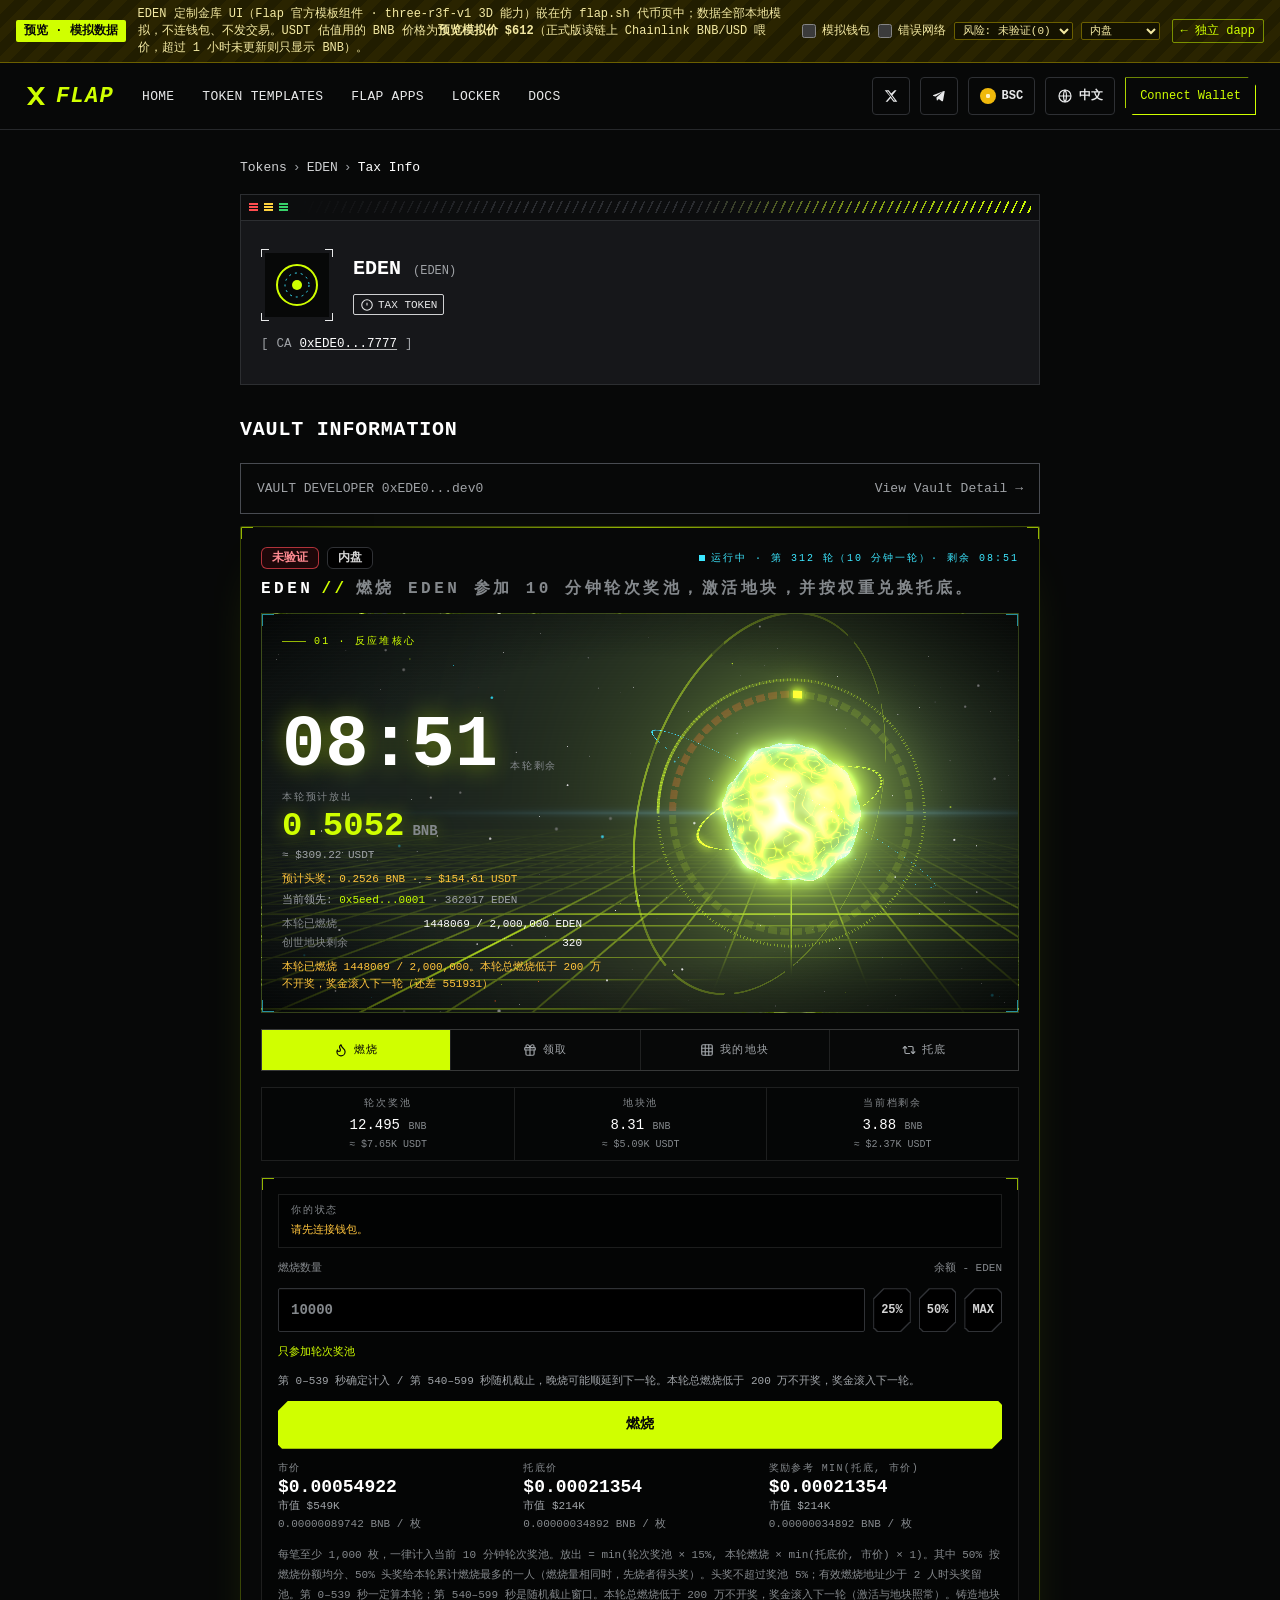
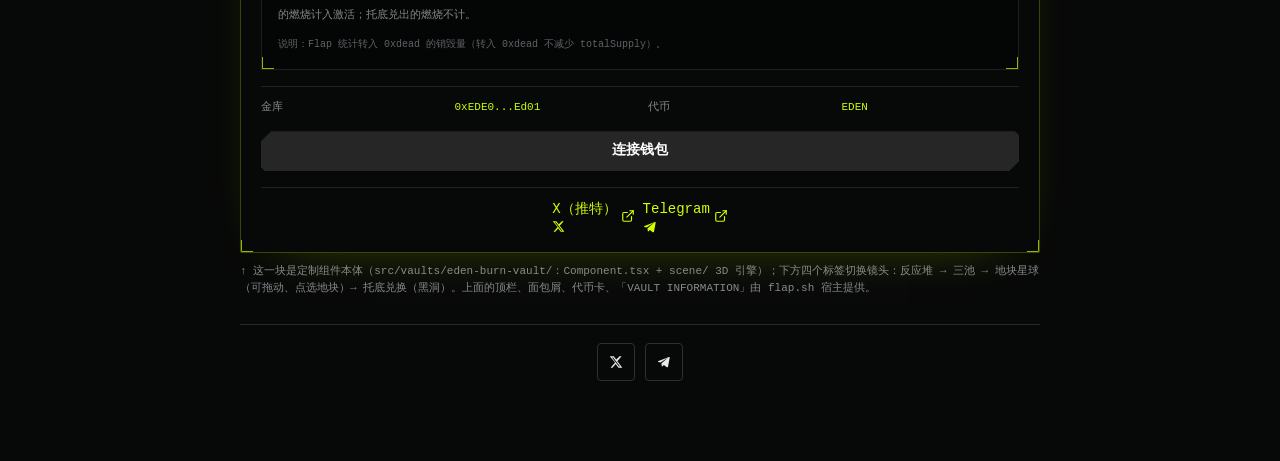
==== commit b0b49922: "UI: 英文漏翻补全 + 推特TG入口 + 可收起燃烧栏 + 手机版重排 (flap-custom)" ====
--- a/flap-custom/index.html
+++ b/flap-custom/index.html
@@ -3,8 +3,8 @@
 <head>
 <meta charset="utf-8">
 <meta name="viewport" content="width=device-width,initial-scale=1,viewport-fit=cover">
-<title>EDEN · Flap 定制金库 UI 预览（模拟数据）</title>
-<meta name="description" content="EDEN 分钟燃烧金库按 Flap 官方定制金库 UI 模板（flap-vault-component-template）实现的组件，嵌在仿 flap.sh 代币页里预览。全部为本地模拟数据，不连钱包、不发交易。">
+<title id="docTitle">EDEN · Flap 定制金库 UI 预览（模拟数据）</title>
+<meta name="description" id="docDesc" content="EDEN 分钟燃烧金库按 Flap 官方定制金库 UI 模板（flap-vault-component-template）实现的组件，嵌在仿 flap.sh 代币页里预览。全部为本地模拟数据，不连钱包、不发交易。">
 <meta name="theme-color" content="#070808">
 <meta name="robots" content="noindex">
 <link rel="icon" href="data:image/svg+xml,%3Csvg xmlns='http://www.w3.org/2000/svg' viewBox='0 0 32 32'%3E%3Crect width='32' height='32' fill='%23070808'/%3E%3Ccircle cx='16' cy='16' r='9' fill='none' stroke='%23D0FF00' stroke-width='2'/%3E%3Ccircle cx='16' cy='16' r='3' fill='%23D0FF00'/%3E%3C/svg%3E">
@@ -21,28 +21,30 @@
 <body>
 <div class="pv-bar" role="note">
   <div class="pv-in">
-    <span class="pv-tag">预览 · 模拟数据</span>
-    <span class="pv-txt">EDEN 定制金库 UI（Flap 官方模板组件 · three-r3f-v1 3D 能力）嵌在仿 flap.sh 代币页中；数据全部本地模拟，不连钱包、不发交易。USDT 估值用的 BNB 价格为<b>预览模拟价 $612</b>（正式版读链上 Chainlink BNB/USD 喂价，超过 1 小时未更新则只显示 BNB）。</span>
+    <span class="pv-tag" data-h="previewTag">预览 · 模拟数据</span>
+    <span class="pv-txt" data-h-html="previewTxt">EDEN 定制金库 UI（Flap 官方模板组件 · three-r3f-v1 3D 能力）嵌在仿 flap.sh 代币页中；数据全部本地模拟，不连钱包、不发交易。USDT 估值用的 BNB 价格为<b>预览模拟价 $612</b>（正式版读链上 Chainlink BNB/USD 喂价，超过 1 小时未更新则只显示 BNB）。</span>
     <span class="pv-ctl">
-      <label class="pv-sw"><input type="checkbox" id="pvWallet"><span>模拟钱包</span></label>
-      <label class="pv-sw"><input type="checkbox" id="pvNet"><span>错误网络</span></label>
-      <select id="pvRisk" title="宿主下发的 riskLevel"><option value="0">风险: 未验证(0)</option><option value="1">风险: 1</option><option value="2">风险: 2</option><option value="3">风险: 3</option><option value="4">风险: 4</option><option value="none">风险: 缺失</option></select>
-      <select id="pvPhase" title="宿主下发的 marketPhase"><option value="internal-market">内盘</option><option value="dex-listed">已上 DEX</option><option value="unknown">阶段未知</option></select>
+      <label class="pv-sw"><input type="checkbox" id="pvWallet"><span data-h="simWallet">模拟钱包</span></label>
+      <label class="pv-sw"><input type="checkbox" id="pvNet"><span data-h="wrongNet">错误网络</span></label>
+      <select id="pvRisk" data-h-title="riskTitle" title="宿主下发的 riskLevel"><option value="0" data-h="risk0">风险: 未验证(0)</option><option value="1" data-h="risk1">风险: 1</option><option value="2" data-h="risk2">风险: 2</option><option value="3" data-h="risk3">风险: 3</option><option value="4" data-h="risk4">风险: 4</option><option value="none" data-h="riskNone">风险: 缺失</option></select>
+      <select id="pvPhase" data-h-title="phaseTitle" title="宿主下发的 marketPhase"><option value="internal-market" data-h="phaseInternal">内盘</option><option value="dex-listed" data-h="phaseDex">已上 DEX</option><option value="unknown" data-h="phaseUnknown">阶段未知</option></select>
     </span>
-    <a class="pv-link" href="../index.html">← 独立 dapp</a>
+    <a class="pv-link" href="../index.html" data-h="dappLink">← 独立 dapp</a>
   </div>
 </div>
 
 <header class="fh">
   <div class="fh-in">
-    <button class="fh-burger" aria-label="菜单（预览中无效）" tabindex="-1"><svg viewBox="0 0 24 24"><path d="M4 7h16M4 12h16M4 17h16"/></svg></button>
-    <span class="fh-logo" aria-label="FLAP（仿制字标）"><svg class="fh-mark" viewBox="0 0 24 24" aria-hidden="true"><path d="M3 3l7 9-7 9h4.5L12 15.2 16.5 21H21l-7-9 7-9h-4.5L12 8.8 7.5 3z"/></svg><b>FLAP</b></span>
+    <button class="fh-burger" data-h-aria="menuAria" aria-label="菜单（预览中无效）" tabindex="-1"><svg viewBox="0 0 24 24"><path d="M4 7h16M4 12h16M4 17h16"/></svg></button>
+    <span class="fh-logo" data-h-aria="flapLogo" aria-label="FLAP（仿制字标）"><svg class="fh-mark" viewBox="0 0 24 24" aria-hidden="true"><path d="M3 3l7 9-7 9h4.5L12 15.2 16.5 21H21l-7-9 7-9h-4.5L12 8.8 7.5 3z"/></svg><b>FLAP</b></span>
     <nav class="fh-nav"><span>HOME</span><span>TOKEN TEMPLATES</span><span>FLAP APPS</span><span>LOCKER</span><span>DOCS</span></nav>
     <span class="fh-create">CREATE TOKEN</span>
     <div class="fh-r">
+      <a class="fh-ic fh-soc" href="https://x.com/EdenPlots" target="_blank" rel="noopener noreferrer" data-h-aria="socialX" aria-label="X（推特）"><svg viewBox="0 0 24 24" aria-hidden="true"><path d="M18.244 2.25h3.308l-7.227 8.26 8.502 11.24H16.17l-4.714-6.231-5.401 6.231H2.74l7.727-8.835L1.254 2.25H8.08l4.257 5.622L18.244 2.25zm-1.161 17.52h1.833L7.084 4.126H5.117z"/></svg></a>
+      <a class="fh-ic fh-soc" href="https://t.me/EdenPlots" target="_blank" rel="noopener noreferrer" data-h-aria="socialTg" aria-label="Telegram"><svg viewBox="0 0 24 24" aria-hidden="true"><path d="M21.8 4.2 18.9 20.15c-.21.94-1.12 1.31-2.02.82l-5.2-3.86-2.51 2.42c-.28.27-.8.1-.91-.28l-.7-4.55 10.1-9.05c.37-.33-.08-.52-.57-.24L6.05 13.05 2.4 11.9c-1.02-.32-1.03-1.16.21-1.72L20.55 3.45c.85-.33 1.59.2 1.25.75z"/></svg></a>
       <span class="fh-chain"><i class="bnb"></i><b>BSC</b></span>
-      <button class="fh-lang" id="langBtn" title="切换组件语言（i18n.json en / zh）"><svg viewBox="0 0 24 24"><circle cx="12" cy="12" r="9"/><path d="M3 12h18M12 3c3 3.5 3 14.5 0 18M12 3c-3 3.5-3 14.5 0 18"/></svg><b id="langTxt">中文</b></button>
-      <button class="fh-wallet" id="connectBtn" title="预览：模拟连接，不调用任何钱包"><span id="connectTxt">Connect Wallet</span></button>
+      <button class="fh-lang" id="langBtn" data-h-title="langTitle" title="切换组件语言（i18n.json en / zh）"><svg viewBox="0 0 24 24"><circle cx="12" cy="12" r="9"/><path d="M3 12h18M12 3c3 3.5 3 14.5 0 18M12 3c-3 3.5-3 14.5 0 18"/></svg><b id="langTxt">中文</b></button>
+      <button class="fh-wallet" id="connectBtn" data-h-title="walletTitle" title="预览：模拟连接，不调用任何钱包"><span id="connectTxt">Connect Wallet</span></button>
     </div>
   </div>
 </header>
@@ -59,13 +61,17 @@
         <div class="tk-name"><b>EDEN</b><span>(EDEN)</span></div>
         <span class="risk-b"><svg viewBox="0 0 24 24"><circle cx="12" cy="12" r="9"/><path d="M12 8v5M12 16h.01"/></svg><span>TAX TOKEN</span></span>
       </div>
-      <div class="tk-ca"><span class="br">[</span><span class="ca-l">CA</span><span class="ca-a" title="预览地址（未部署）">0xEDE0...7777</span><span class="br">]</span></div>
+      <div class="tk-ca"><span class="br">[</span><span class="ca-l">CA</span><span class="ca-a" data-h-title="caTitle" title="预览地址（未部署）">0xEDE0...7777</span><span class="br">]</span></div>
     </div>
   </section>
   <h2 class="vi-h">VAULT INFORMATION</h2>
   <div class="dev-row"><span><span class="up">VAULT DEVELOPER</span> 0xEDE0...dev0</span><span class="vd">View Vault Detail →</span></div>
   <div class="cu-frame"><div id="eden-vault-root"></div></div>
-  <p class="cu-note">↑ 这一块是定制组件本体（src/vaults/eden-burn-vault/：Component.tsx + scene/ 3D 引擎）；下方四个标签切换镜头：反应堆 → 三池 → 地块星球（可拖动、点选地块）→ 托底兑换（黑洞）。上面的顶栏、面包屑、代币卡、「VAULT INFORMATION」由 flap.sh 宿主提供。</p>
+  <p class="cu-note" data-h="cuNote">↑ 这一块是定制组件本体（src/vaults/eden-burn-vault/：Component.tsx + scene/ 3D 引擎）；下方四个标签切换镜头：反应堆 → 三池 → 地块星球（可拖动、点选地块）→ 托底兑换（黑洞）。上面的顶栏、面包屑、代币卡、「VAULT INFORMATION」由 flap.sh 宿主提供。</p>
+  <footer class="pg-foot">
+    <a class="fh-ic fh-soc" href="https://x.com/EdenPlots" target="_blank" rel="noopener noreferrer" data-h-aria="socialX" aria-label="X（推特）"><svg viewBox="0 0 24 24" aria-hidden="true"><path d="M18.244 2.25h3.308l-7.227 8.26 8.502 11.24H16.17l-4.714-6.231-5.401 6.231H2.74l7.727-8.835L1.254 2.25H8.08l4.257 5.622L18.244 2.25zm-1.161 17.52h1.833L7.084 4.126H5.117z"/></svg></a>
+    <a class="fh-ic fh-soc" href="https://t.me/EdenPlots" target="_blank" rel="noopener noreferrer" data-h-aria="socialTg" aria-label="Telegram"><svg viewBox="0 0 24 24" aria-hidden="true"><path d="M21.8 4.2 18.9 20.15c-.21.94-1.12 1.31-2.02.82l-5.2-3.86-2.51 2.42c-.28.27-.8.1-.91-.28l-.7-4.55 10.1-9.05c.37-.33-.08-.52-.57-.24L6.05 13.05 2.4 11.9c-1.02-.32-1.03-1.16.21-1.72L20.55 3.45c.85-.33 1.59.2 1.25.75z"/></svg></a>
+  </footer>
 </main>
 <div class="toasts" id="toasts" aria-live="polite"></div>
 <script src="../assets/eden-vault.js"></script>
--- a/assets/eden-vault.css
+++ b/assets/eden-vault.css
@@ -1 +1 @@
-*,:after,:before{--tw-border-spacing-x:0;--tw-border-spacing-y:0;--tw-translate-x:0;--tw-translate-y:0;--tw-rotate:0;--tw-skew-x:0;--tw-skew-y:0;--tw-scale-x:1;--tw-scale-y:1;--tw-pan-x: ;--tw-pan-y: ;--tw-pinch-zoom: ;--tw-scroll-snap-strictness:proximity;--tw-gradient-from-position: ;--tw-gradient-via-position: ;--tw-gradient-to-position: ;--tw-ordinal: ;--tw-slashed-zero: ;--tw-numeric-figure: ;--tw-numeric-spacing: ;--tw-numeric-fraction: ;--tw-ring-inset: ;--tw-ring-offset-width:0px;--tw-ring-offset-color:#fff;--tw-ring-color:rgba(59,130,246,.5);--tw-ring-offset-shadow:0 0 #0000;--tw-ring-shadow:0 0 #0000;--tw-shadow:0 0 #0000;--tw-shadow-colored:0 0 #0000;--tw-blur: ;--tw-brightness: ;--tw-contrast: ;--tw-grayscale: ;--tw-hue-rotate: ;--tw-invert: ;--tw-saturate: ;--tw-sepia: ;--tw-drop-shadow: ;--tw-backdrop-blur: ;--tw-backdrop-brightness: ;--tw-backdrop-contrast: ;--tw-backdrop-grayscale: ;--tw-backdrop-hue-rotate: ;--tw-backdrop-invert: ;--tw-backdrop-opacity: ;--tw-backdrop-saturate: ;--tw-backdrop-sepia: ;--tw-contain-size: ;--tw-contain-layout: ;--tw-contain-paint: ;--tw-contain-style: }::backdrop{--tw-border-spacing-x:0;--tw-border-spacing-y:0;--tw-translate-x:0;--tw-translate-y:0;--tw-rotate:0;--tw-skew-x:0;--tw-skew-y:0;--tw-scale-x:1;--tw-scale-y:1;--tw-pan-x: ;--tw-pan-y: ;--tw-pinch-zoom: ;--tw-scroll-snap-strictness:proximity;--tw-gradient-from-position: ;--tw-gradient-via-position: ;--tw-gradient-to-position: ;--tw-ordinal: ;--tw-slashed-zero: ;--tw-numeric-figure: ;--tw-numeric-spacing: ;--tw-numeric-fraction: ;--tw-ring-inset: ;--tw-ring-offset-width:0px;--tw-ring-offset-color:#fff;--tw-ring-color:rgba(59,130,246,.5);--tw-ring-offset-shadow:0 0 #0000;--tw-ring-shadow:0 0 #0000;--tw-shadow:0 0 #0000;--tw-shadow-colored:0 0 #0000;--tw-blur: ;--tw-brightness: ;--tw-contrast: ;--tw-grayscale: ;--tw-hue-rotate: ;--tw-invert: ;--tw-saturate: ;--tw-sepia: ;--tw-drop-shadow: ;--tw-backdrop-blur: ;--tw-backdrop-brightness: ;--tw-backdrop-contrast: ;--tw-backdrop-grayscale: ;--tw-backdrop-hue-rotate: ;--tw-backdrop-invert: ;--tw-backdrop-opacity: ;--tw-backdrop-saturate: ;--tw-backdrop-sepia: ;--tw-contain-size: ;--tw-contain-layout: ;--tw-contain-paint: ;--tw-contain-style: }/*! tailwindcss v3.4.19 | MIT License | https://tailwindcss.com*/*,:after,:before{box-sizing:border-box;border:0 solid #e5e7eb}:after,:before{--tw-content:""}:host,html{line-height:1.5;-webkit-text-size-adjust:100%;-moz-tab-size:4;-o-tab-size:4;tab-size:4;font-family:ui-sans-serif,system-ui,sans-serif,Apple Color Emoji,Segoe UI Emoji,Segoe UI Symbol,Noto Color Emoji;font-feature-settings:normal;font-variation-settings:normal;-webkit-tap-highlight-color:transparent}body{margin:0;line-height:inherit}hr{height:0;color:inherit;border-top-width:1px}abbr:where([title]){-webkit-text-decoration:underline dotted;text-decoration:underline dotted}h1,h2,h3,h4,h5,h6{font-size:inherit;font-weight:inherit}a{color:inherit;text-decoration:inherit}b,strong{font-weight:bolder}code,kbd,pre,samp{font-family:ui-monospace,SFMono-Regular,Menlo,Monaco,Consolas,Liberation Mono,Courier New,monospace;font-feature-settings:normal;font-variation-settings:normal;font-size:1em}small{font-size:80%}sub,sup{font-size:75%;line-height:0;position:relative;vertical-align:baseline}sub{bottom:-.25em}sup{top:-.5em}table{text-indent:0;border-color:inherit;border-collapse:collapse}button,input,optgroup,select,textarea{font-family:inherit;font-feature-settings:inherit;font-variation-settings:inherit;font-size:100%;font-weight:inherit;line-height:inherit;letter-spacing:inherit;color:inherit;margin:0;padding:0}button,select{text-transform:none}button,input:where([type=button]),input:where([type=reset]),input:where([type=submit]){-webkit-appearance:button;background-color:transparent;background-image:none}:-moz-focusring{outline:auto}:-moz-ui-invalid{box-shadow:none}progress{vertical-align:baseline}::-webkit-inner-spin-button,::-webkit-outer-spin-button{height:auto}[type=search]{-webkit-appearance:textfield;outline-offset:-2px}::-webkit-search-decoration{-webkit-appearance:none}::-webkit-file-upload-button{-webkit-appearance:button;font:inherit}summary{display:list-item}blockquote,dd,dl,figure,h1,h2,h3,h4,h5,h6,hr,p,pre{margin:0}fieldset{margin:0}fieldset,legend{padding:0}menu,ol,ul{list-style:none;margin:0;padding:0}dialog{padding:0}textarea{resize:vertical}input::-moz-placeholder,textarea::-moz-placeholder{opacity:1;color:#9ca3af}input::placeholder,textarea::placeholder{opacity:1;color:#9ca3af}[role=button],button{cursor:pointer}:disabled{cursor:default}audio,canvas,embed,iframe,img,object,svg,video{display:block;vertical-align:middle}img,video{max-width:100%;height:auto}[hidden]:where(:not([hidden=until-found])){display:none}.pointer-events-none{pointer-events:none}.visible{visibility:visible}.static{position:static}.absolute{position:absolute}.relative{position:relative}.inset-0{inset:0}.inset-x-0{left:0;right:0}.inset-x-4{left:1rem;right:1rem}.bottom-0{bottom:0}.bottom-3{bottom:.75rem}.bottom-4{bottom:1rem}.left-0{left:0}.right-0{right:0}.right-4{right:1rem}.top-0{top:0}.z-10{z-index:10}.-mx-4{margin-left:-1rem;margin-right:-1rem}.ml-2{margin-left:.5rem}.ml-auto{margin-left:auto}.mt-0\.5{margin-top:.125rem}.mt-1{margin-top:.25rem}.mt-3{margin-top:.75rem}.block{display:block}.inline-block{display:inline-block}.flex{display:flex}.inline-flex{display:inline-flex}.grid{display:grid}.hidden{display:none}.h-1{height:.25rem}.h-1\.5{height:.375rem}.h-10{height:2.5rem}.h-11{height:2.75rem}.h-12{height:3rem}.h-3{height:.75rem}.h-3\.5{height:.875rem}.h-4{height:1rem}.h-8{height:2rem}.h-9{height:2.25rem}.h-\[380px\]{height:380px}.h-full{height:100%}.h-px{height:1px}.w-1\.5{width:.375rem}.w-10{width:2.5rem}.w-20{width:5rem}.w-3{width:.75rem}.w-3\.5{width:.875rem}.w-4{width:1rem}.w-6{width:1.5rem}.w-9{width:2.25rem}.w-full{width:100%}.min-w-0{min-width:0}.max-w-\[300px\]{max-width:300px}.max-w-full{max-width:100%}.shrink-0{flex-shrink:0}.origin-left{transform-origin:left}.transform{transform:translate(var(--tw-translate-x),var(--tw-translate-y)) rotate(var(--tw-rotate)) skewX(var(--tw-skew-x)) skewY(var(--tw-skew-y)) scaleX(var(--tw-scale-x)) scaleY(var(--tw-scale-y))}@keyframes spin{to{transform:rotate(1turn)}}.animate-spin{animation:spin 1s linear infinite}.touch-pan-y{--tw-pan-y:pan-y;touch-action:var(--tw-pan-x) var(--tw-pan-y) var(--tw-pinch-zoom)}.resize{resize:both}.grid-cols-2{grid-template-columns:repeat(2,minmax(0,1fr))}.grid-cols-3{grid-template-columns:repeat(3,minmax(0,1fr))}.grid-cols-4{grid-template-columns:repeat(4,minmax(0,1fr))}.grid-cols-\[1fr_auto\]{grid-template-columns:1fr auto}.flex-col{flex-direction:column}.flex-wrap{flex-wrap:wrap}.items-end{align-items:flex-end}.items-center{align-items:center}.items-baseline{align-items:baseline}.justify-center{justify-content:center}.justify-between{justify-content:space-between}.gap-1{gap:.25rem}.gap-1\.5{gap:.375rem}.gap-2{gap:.5rem}.gap-3{gap:.75rem}.gap-px{gap:1px}.gap-x-4{-moz-column-gap:1rem;column-gap:1rem}.gap-y-0\.5{row-gap:.125rem}.gap-y-1{row-gap:.25rem}.space-y-1>:not([hidden])~:not([hidden]){--tw-space-y-reverse:0;margin-top:calc(.25rem*(1 - var(--tw-space-y-reverse)));margin-bottom:calc(.25rem*var(--tw-space-y-reverse))}.space-y-2>:not([hidden])~:not([hidden]){--tw-space-y-reverse:0;margin-top:calc(.5rem*(1 - var(--tw-space-y-reverse)));margin-bottom:calc(.5rem*var(--tw-space-y-reverse))}.space-y-3>:not([hidden])~:not([hidden]){--tw-space-y-reverse:0;margin-top:calc(.75rem*(1 - var(--tw-space-y-reverse)));margin-bottom:calc(.75rem*var(--tw-space-y-reverse))}.overflow-hidden,.truncate{overflow:hidden}.truncate{text-overflow:ellipsis}.truncate,.whitespace-nowrap{white-space:nowrap}.break-words{overflow-wrap:break-word}.rounded-\[2px\]{border-radius:2px}.rounded-\[6px\]{border-radius:6px}.rounded-\[8px\]{border-radius:8px}.border{border-width:1px}.border-y{border-top-width:1px}.border-b,.border-y{border-bottom-width:1px}.border-l{border-left-width:1px}.border-r{border-right-width:1px}.border-t{border-top-width:1px}.border-\[\#303236\]{--tw-border-opacity:1;border-color:rgb(48 50 54/var(--tw-border-opacity,1))}.border-\[\#3CE7FF\]\/60{border-color:rgba(60,231,255,.6)}.border-\[\#D0FF00\]\/15{border-color:rgba(208,255,0,.15)}.border-\[\#D0FF00\]\/25{border-color:rgba(208,255,0,.25)}.border-\[\#D0FF00\]\/45{border-color:rgba(208,255,0,.45)}.border-\[\#D0FF00\]\/65{border-color:rgba(208,255,0,.65)}.border-\[\#D0FF00\]\/70{border-color:rgba(208,255,0,.7)}.border-\[\#FF4A55\]\/55{border-color:rgba(255,74,85,.55)}.border-\[\#FF4A55\]\/65{border-color:rgba(255,74,85,.65)}.border-\[\#FFD166\]\/45{border-color:rgba(255,209,102,.45)}.border-\[\#FFD166\]\/55{border-color:rgba(255,209,102,.55)}.border-red-500\/40{border-color:rgba(239,68,68,.4)}.border-white\/10{border-color:hsla(0,0%,100%,.1)}.bg-\[\#020303\]{--tw-bg-opacity:1;background-color:rgb(2 3 3/var(--tw-bg-opacity,1))}.bg-\[\#070808\]{--tw-bg-opacity:1;background-color:rgb(7 8 8/var(--tw-bg-opacity,1))}.bg-\[\#101400\]{--tw-bg-opacity:1;background-color:rgb(16 20 0/var(--tw-bg-opacity,1))}.bg-\[\#1A1305\]{--tw-bg-opacity:1;background-color:rgb(26 19 5/var(--tw-bg-opacity,1))}.bg-\[\#1D0709\]{--tw-bg-opacity:1;background-color:rgb(29 7 9/var(--tw-bg-opacity,1))}.bg-\[\#22E6FF\]{--tw-bg-opacity:1;background-color:rgb(34 230 255/var(--tw-bg-opacity,1))}.bg-\[\#3CE7FF\]{--tw-bg-opacity:1;background-color:rgb(60 231 255/var(--tw-bg-opacity,1))}.bg-\[\#D0FF00\]{--tw-bg-opacity:1;background-color:rgb(208 255 0/var(--tw-bg-opacity,1))}.bg-\[\#D0FF00\]\/70{background-color:rgba(208,255,0,.7)}.bg-\[\#FF6A1A\]{--tw-bg-opacity:1;background-color:rgb(255 106 26/var(--tw-bg-opacity,1))}.bg-\[\#FFC43D\]{--tw-bg-opacity:1;background-color:rgb(255 196 61/var(--tw-bg-opacity,1))}.bg-black{--tw-bg-opacity:1;background-color:rgb(0 0 0/var(--tw-bg-opacity,1))}.bg-black\/30{background-color:rgba(0,0,0,.3)}.bg-black\/40{background-color:rgba(0,0,0,.4)}.bg-red-950\/80{background-color:rgba(69,10,10,.8)}.bg-white\/10{background-color:hsla(0,0%,100%,.1)}.bg-\[radial-gradient\(ellipse_at_center\2c transparent_55\%\2c rgba\(2\2c 3\2c 3\2c 0\.85\)_100\%\)\]{background-image:radial-gradient(ellipse at center,transparent 55%,rgba(2,3,3,.85) 100%)}.bg-gradient-to-r{background-image:linear-gradient(to right,var(--tw-gradient-stops))}.from-transparent{--tw-gradient-from:transparent var(--tw-gradient-from-position);--tw-gradient-to:transparent var(--tw-gradient-to-position);--tw-gradient-stops:var(--tw-gradient-from),var(--tw-gradient-to)}.via-\[\#D0FF00\]\/70{--tw-gradient-to:rgba(208,255,0,0) var(--tw-gradient-to-position);--tw-gradient-stops:var(--tw-gradient-from),rgba(208,255,0,.7) var(--tw-gradient-via-position),var(--tw-gradient-to)}.to-transparent{--tw-gradient-to:transparent var(--tw-gradient-to-position)}.p-2{padding:.5rem}.p-3{padding:.75rem}.p-4{padding:1rem}.px-0{padding-left:0;padding-right:0}.px-2{padding-left:.5rem;padding-right:.5rem}.px-2\.5{padding-left:.625rem;padding-right:.625rem}.px-3{padding-left:.75rem;padding-right:.75rem}.px-4{padding-left:1rem;padding-right:1rem}.px-5{padding-left:1.25rem;padding-right:1.25rem}.py-1{padding-top:.25rem;padding-bottom:.25rem}.py-2{padding-top:.5rem}.pb-2,.py-2{padding-bottom:.5rem}.pb-3{padding-bottom:.75rem}.pt-0{padding-top:0}.pt-3{padding-top:.75rem}.text-center{text-align:center}.text-right{text-align:right}.font-mono{font-family:ui-monospace,SFMono-Regular,Menlo,Monaco,Consolas,Liberation Mono,Courier New,monospace}.text-\[10px\]{font-size:10px}.text-\[11px\]{font-size:11px}.text-\[12px\]{font-size:12px}.text-\[20px\]{font-size:20px}.text-\[22px\]{font-size:22px}.text-\[28px\]{font-size:28px}.text-\[56px\]{font-size:56px}.text-\[9px\]{font-size:9px}.text-base{font-size:1rem;line-height:1.5rem}.text-sm{font-size:.875rem;line-height:1.25rem}.text-xs{font-size:.75rem;line-height:1rem}.font-medium{font-weight:500}.font-semibold{font-weight:600}.uppercase{text-transform:uppercase}.normal-case{text-transform:none}.tabular-nums{--tw-numeric-spacing:tabular-nums;font-variant-numeric:var(--tw-ordinal) var(--tw-slashed-zero) var(--tw-numeric-figure) var(--tw-numeric-spacing) var(--tw-numeric-fraction)}.leading-4{line-height:1rem}.leading-5{line-height:1.25rem}.leading-6{line-height:1.5rem}.leading-\[1\.4\]{line-height:1.4}.leading-none{line-height:1}.leading-tight{line-height:1.25}.tracking-\[0\.12em\]{letter-spacing:.12em}.tracking-\[0\.14em\]{letter-spacing:.14em}.tracking-\[0\.16em\]{letter-spacing:.16em}.tracking-\[0\.18em\]{letter-spacing:.18em}.tracking-\[0\.22em\]{letter-spacing:.22em}.tracking-\[0\.2em\]{letter-spacing:.2em}.tracking-normal{letter-spacing:0}.text-\[\#070808\]{--tw-text-opacity:1;color:rgb(7 8 8/var(--tw-text-opacity,1))}.text-\[\#22E6FF\]{--tw-text-opacity:1;color:rgb(34 230 255/var(--tw-text-opacity,1))}.text-\[\#3CE7FF\]{--tw-text-opacity:1;color:rgb(60 231 255/var(--tw-text-opacity,1))}.text-\[\#5F6368\]{--tw-text-opacity:1;color:rgb(95 99 104/var(--tw-text-opacity,1))}.text-\[\#84888C\]{--tw-text-opacity:1;color:rgb(132 136 140/var(--tw-text-opacity,1))}.text-\[\#A0A4A8\]{--tw-text-opacity:1;color:rgb(160 164 168/var(--tw-text-opacity,1))}.text-\[\#D0FF00\]{--tw-text-opacity:1;color:rgb(208 255 0/var(--tw-text-opacity,1))}.text-\[\#D4D4D4\]{--tw-text-opacity:1;color:rgb(212 212 212/var(--tw-text-opacity,1))}.text-\[\#E8EBEC\]{--tw-text-opacity:1;color:rgb(232 235 236/var(--tw-text-opacity,1))}.text-\[\#FF4A55\]{--tw-text-opacity:1;color:rgb(255 74 85/var(--tw-text-opacity,1))}.text-\[\#FF8A3D\]{--tw-text-opacity:1;color:rgb(255 138 61/var(--tw-text-opacity,1))}.text-\[\#FF8A91\]{--tw-text-opacity:1;color:rgb(255 138 145/var(--tw-text-opacity,1))}.text-\[\#FFC43D\]{--tw-text-opacity:1;color:rgb(255 196 61/var(--tw-text-opacity,1))}.text-\[\#FFD166\]{--tw-text-opacity:1;color:rgb(255 209 102/var(--tw-text-opacity,1))}.text-primary{color:hsl(var(--primary))}.text-red-100{--tw-text-opacity:1;color:rgb(254 226 226/var(--tw-text-opacity,1))}.text-white{--tw-text-opacity:1;color:rgb(255 255 255/var(--tw-text-opacity,1))}.caret-\[\#D0FF00\]{caret-color:#d0ff00}.opacity-0{opacity:0}.opacity-100{opacity:1}.opacity-30{opacity:.3}.opacity-90{opacity:.9}.shadow-\[0_18px_60px_-42px_rgba\(208\2c 255\2c 0\2c 0\.45\)\]{--tw-shadow:0 18px 60px -42px rgba(208,255,0,.45);--tw-shadow-colored:0 18px 60px -42px var(--tw-shadow-color);box-shadow:var(--tw-ring-offset-shadow,0 0 #0000),var(--tw-ring-shadow,0 0 #0000),var(--tw-shadow)}.shadow-\[inset_0_1px_0_rgba\(255\2c 255\2c 255\2c 0\.04\)\]{--tw-shadow:inset 0 1px 0 hsla(0,0%,100%,.04);--tw-shadow-colored:inset 0 1px 0 var(--tw-shadow-color);box-shadow:var(--tw-ring-offset-shadow,0 0 #0000),var(--tw-ring-shadow,0 0 #0000),var(--tw-shadow)}.outline-none{outline:2px solid transparent;outline-offset:2px}.outline{outline-style:solid}.ring{--tw-ring-offset-shadow:var(--tw-ring-inset) 0 0 0 var(--tw-ring-offset-width) var(--tw-ring-offset-color);--tw-ring-shadow:var(--tw-ring-inset) 0 0 0 calc(3px + var(--tw-ring-offset-width)) var(--tw-ring-color);box-shadow:var(--tw-ring-offset-shadow),var(--tw-ring-shadow),var(--tw-shadow,0 0 #0000)}.invert{--tw-invert:invert(100%)}.filter,.invert{filter:var(--tw-blur) var(--tw-brightness) var(--tw-contrast) var(--tw-grayscale) var(--tw-hue-rotate) var(--tw-invert) var(--tw-saturate) var(--tw-sepia) var(--tw-drop-shadow)}.transition-colors{transition-property:color,background-color,border-color,text-decoration-color,fill,stroke;transition-timing-function:cubic-bezier(.4,0,.2,1);transition-duration:.15s}.transition-opacity{transition-property:opacity;transition-timing-function:cubic-bezier(.4,0,.2,1);transition-duration:.15s}.transition-transform{transition-property:transform;transition-timing-function:cubic-bezier(.4,0,.2,1);transition-duration:.15s}.duration-0{transition-duration:0s}.duration-150{transition-duration:.15s}.duration-300{transition-duration:.3s}.duration-500{transition-duration:.5s}.will-change-transform{will-change:transform}@keyframes enter{0%{opacity:var(--tw-enter-opacity,1);transform:translate3d(var(--tw-enter-translate-x,0),var(--tw-enter-translate-y,0),0) scale3d(var(--tw-enter-scale,1),var(--tw-enter-scale,1),var(--tw-enter-scale,1)) rotate(var(--tw-enter-rotate,0))}}@keyframes exit{to{opacity:var(--tw-exit-opacity,1);transform:translate3d(var(--tw-exit-translate-x,0),var(--tw-exit-translate-y,0),0) scale3d(var(--tw-exit-scale,1),var(--tw-exit-scale,1),var(--tw-exit-scale,1)) rotate(var(--tw-exit-rotate,0))}}.duration-0{animation-duration:0s}.duration-150{animation-duration:.15s}.duration-300{animation-duration:.3s}.duration-500{animation-duration:.5s}.paused{animation-play-state:paused}.\[--ui20-chamfer-bg\:\#000000\]{--ui20-chamfer-bg:#000}.\[--ui20-chamfer-bg\:\#262626\]{--ui20-chamfer-bg:#262626}.\[--ui20-chamfer-bg\:\#D0FF00\]{--ui20-chamfer-bg:#d0ff00}.\[--ui20-chamfer-border\:\#262626\]{--ui20-chamfer-border:#262626}.\[--ui20-chamfer-border\:\#303236\]{--ui20-chamfer-border:#303236}.\[--ui20-chamfer-border\:\#D0FF00\]{--ui20-chamfer-border:#d0ff00}.\[--ui20-chamfer-border\:\#FF4A55\]{--ui20-chamfer-border:#ff4a55}.\[background-image\:repeating-linear-gradient\(0deg\2c rgba\(255\2c 255\2c 255\2c 0\.03\)_0px\2c rgba\(255\2c 255\2c 255\2c 0\.03\)_1px\2c transparent_1px\2c transparent_3px\)\]{background-image:repeating-linear-gradient(0deg,hsla(0,0%,100%,.03),hsla(0,0%,100%,.03) 1px,transparent 0,transparent 3px)}.\[text-shadow\:0_0_16px_rgba\(255\2c 196\2c 61\2c 0\.5\)\]{text-shadow:0 0 16px rgba(255,196,61,.5)}.\[text-shadow\:0_0_16px_rgba\(34\2c 230\2c 255\2c 0\.5\)\]{text-shadow:0 0 16px rgba(34,230,255,.5)}.\[text-shadow\:0_0_18px_rgba\(208\2c 255\2c 0\2c 0\.4\)\]{text-shadow:0 0 18px rgba(208,255,0,.4)}.\[text-shadow\:0_0_24px_rgba\(208\2c 255\2c 0\2c 0\.45\)\]{text-shadow:0 0 24px rgba(208,255,0,.45)}.\[text-shadow\:0_0_28px_rgba\(255\2c 106\2c 26\2c 0\.6\)\]{text-shadow:0 0 28px rgba(255,106,26,.6)}:root{--primary:73 100% 50%}.ui20-connect-chamfer{--ui20-chamfer-path:polygon(10px 0,calc(100% - 4px) 0,100% 4px,100% calc(100% - 10px),calc(100% - 10px) 100%,4px 100%,0 calc(100% - 4px),0 10px);background:var(--ui20-chamfer-border,#d0ff00)!important;border:none!important;clip-path:var(--ui20-chamfer-path);position:relative}.ui20-connect-chamfer:before{background:var(--ui20-chamfer-bg,#000);clip-path:var(--ui20-chamfer-path);content:"";inset:1px;pointer-events:none;position:absolute}.ui20-connect-chamfer>*{position:relative;z-index:1}.selection\:bg-\[\#D0FF00\]\/35 ::-moz-selection{background-color:rgba(208,255,0,.35)}.selection\:bg-\[\#D0FF00\]\/35 ::selection{background-color:rgba(208,255,0,.35)}.selection\:text-white ::-moz-selection{--tw-text-opacity:1;color:rgb(255 255 255/var(--tw-text-opacity,1))}.selection\:text-white ::selection{--tw-text-opacity:1;color:rgb(255 255 255/var(--tw-text-opacity,1))}.selection\:bg-\[\#D0FF00\]\/35::-moz-selection{background-color:rgba(208,255,0,.35)}.selection\:bg-\[\#D0FF00\]\/35::selection{background-color:rgba(208,255,0,.35)}.selection\:text-white::-moz-selection{--tw-text-opacity:1;color:rgb(255 255 255/var(--tw-text-opacity,1))}.selection\:text-white::selection{--tw-text-opacity:1;color:rgb(255 255 255/var(--tw-text-opacity,1))}.placeholder\:text-\[\#84888C\]::-moz-placeholder{--tw-text-opacity:1;color:rgb(132 136 140/var(--tw-text-opacity,1))}.placeholder\:text-\[\#84888C\]::placeholder{--tw-text-opacity:1;color:rgb(132 136 140/var(--tw-text-opacity,1))}.hover\:bg-\[\#131516\]:hover{--tw-bg-opacity:1;background-color:rgb(19 21 22/var(--tw-bg-opacity,1))}.hover\:text-\[\#D0FF00\]:hover{--tw-text-opacity:1;color:rgb(208 255 0/var(--tw-text-opacity,1))}.hover\:text-black:hover{--tw-text-opacity:1;color:rgb(0 0 0/var(--tw-text-opacity,1))}.hover\:transition-colors:hover{transition-property:color,background-color,border-color,text-decoration-color,fill,stroke;transition-timing-function:cubic-bezier(.4,0,.2,1);transition-duration:.15s}.hover\:duration-150:hover{transition-duration:.15s;animation-duration:.15s}.hover\:\[--ui20-chamfer-bg\:\#303030\]:hover{--ui20-chamfer-bg:#303030}.hover\:\[--ui20-chamfer-bg\:\#BDE800\]:hover{--ui20-chamfer-bg:#bde800}.hover\:\[--ui20-chamfer-bg\:\#FF4A55\]:hover{--ui20-chamfer-bg:#ff4a55}.hover\:\[--ui20-chamfer-border\:\#303030\]:hover{--ui20-chamfer-border:#303030}.hover\:\[--ui20-chamfer-border\:\#BDE800\]:hover{--ui20-chamfer-border:#bde800}.hover\:\[--ui20-chamfer-border\:\#D0FF00\]:hover{--ui20-chamfer-border:#d0ff00}.focus\:border-\[\#D0FF00\]:focus{--tw-border-opacity:1;border-color:rgb(208 255 0/var(--tw-border-opacity,1))}.focus\:ring-2:focus{--tw-ring-offset-shadow:var(--tw-ring-inset) 0 0 0 var(--tw-ring-offset-width) var(--tw-ring-offset-color);--tw-ring-shadow:var(--tw-ring-inset) 0 0 0 calc(2px + var(--tw-ring-offset-width)) var(--tw-ring-color);box-shadow:var(--tw-ring-offset-shadow),var(--tw-ring-shadow),var(--tw-shadow,0 0 #0000)}.focus\:ring-\[\#D0FF00\]\/25:focus{--tw-ring-color:rgba(208,255,0,.25)}.focus-visible\:outline-none:focus-visible{outline:2px solid transparent;outline-offset:2px}.focus-visible\:ring-2:focus-visible{--tw-ring-offset-shadow:var(--tw-ring-inset) 0 0 0 var(--tw-ring-offset-width) var(--tw-ring-offset-color);--tw-ring-shadow:var(--tw-ring-inset) 0 0 0 calc(2px + var(--tw-ring-offset-width)) var(--tw-ring-color);box-shadow:var(--tw-ring-offset-shadow),var(--tw-ring-shadow),var(--tw-shadow,0 0 #0000)}.focus-visible\:ring-\[\#D0FF00\]\/45:focus-visible{--tw-ring-color:rgba(208,255,0,.45)}.disabled\:pointer-events-none:disabled{pointer-events:none}.disabled\:cursor-not-allowed:disabled{cursor:not-allowed}.disabled\:bg-\[\#131516\]:disabled{--tw-bg-opacity:1;background-color:rgb(19 21 22/var(--tw-bg-opacity,1))}.disabled\:text-\[\#84888C\]:disabled{--tw-text-opacity:1;color:rgb(132 136 140/var(--tw-text-opacity,1))}.disabled\:opacity-50:disabled{opacity:.5}.disabled\:opacity-80:disabled{opacity:.8}@media (prefers-reduced-motion:no-preference){@keyframes pulse{50%{opacity:.5}}.motion-safe\:animate-pulse{animation:pulse 2s cubic-bezier(.4,0,.6,1) infinite}.motion-safe\:duration-300{transition-duration:.3s}.motion-safe\:duration-500{transition-duration:.5s}.motion-safe\:animate-in{animation-name:enter;animation-duration:.15s;--tw-enter-opacity:initial;--tw-enter-scale:initial;--tw-enter-rotate:initial;--tw-enter-translate-x:initial;--tw-enter-translate-y:initial}.motion-safe\:fade-in-0{--tw-enter-opacity:0}.motion-safe\:slide-in-from-bottom-2{--tw-enter-translate-y:0.5rem}.motion-safe\:slide-in-from-left-2{--tw-enter-translate-x:-0.5rem}.motion-safe\:duration-300{animation-duration:.3s}.motion-safe\:duration-500{animation-duration:.5s}}@media (prefers-reduced-motion:reduce){.motion-reduce\:transition-none{transition-property:none}}@media (min-width:640px){.sm\:mx-0{margin-left:0;margin-right:0}.sm\:inline{display:inline}.sm\:h-\[400px\]{height:400px}.sm\:w-28{width:7rem}.sm\:max-w-\[46\%\]{max-width:46%}.sm\:grid-cols-2{grid-template-columns:repeat(2,minmax(0,1fr))}.sm\:grid-cols-4{grid-template-columns:repeat(4,minmax(0,1fr))}.sm\:space-y-4>:not([hidden])~:not([hidden]){--tw-space-y-reverse:0;margin-top:calc(1rem*(1 - var(--tw-space-y-reverse)));margin-bottom:calc(1rem*var(--tw-space-y-reverse))}.sm\:border{border-width:1px}.sm\:p-4{padding:1rem}.sm\:p-5{padding:1.25rem}.sm\:pb-3{padding-bottom:.75rem}.sm\:pt-0{padding-top:0}.sm\:text-left{text-align:left}.sm\:text-\[34px\]{font-size:34px}.sm\:text-\[72px\]{font-size:72px}.sm\:text-base{font-size:1rem;line-height:1.5rem}.sm\:text-lg{font-size:1.125rem;line-height:1.75rem}.sm\:text-sm{font-size:.875rem;line-height:1.25rem}}+*,:after,:before{--tw-border-spacing-x:0;--tw-border-spacing-y:0;--tw-translate-x:0;--tw-translate-y:0;--tw-rotate:0;--tw-skew-x:0;--tw-skew-y:0;--tw-scale-x:1;--tw-scale-y:1;--tw-pan-x: ;--tw-pan-y: ;--tw-pinch-zoom: ;--tw-scroll-snap-strictness:proximity;--tw-gradient-from-position: ;--tw-gradient-via-position: ;--tw-gradient-to-position: ;--tw-ordinal: ;--tw-slashed-zero: ;--tw-numeric-figure: ;--tw-numeric-spacing: ;--tw-numeric-fraction: ;--tw-ring-inset: ;--tw-ring-offset-width:0px;--tw-ring-offset-color:#fff;--tw-ring-color:rgba(59,130,246,.5);--tw-ring-offset-shadow:0 0 #0000;--tw-ring-shadow:0 0 #0000;--tw-shadow:0 0 #0000;--tw-shadow-colored:0 0 #0000;--tw-blur: ;--tw-brightness: ;--tw-contrast: ;--tw-grayscale: ;--tw-hue-rotate: ;--tw-invert: ;--tw-saturate: ;--tw-sepia: ;--tw-drop-shadow: ;--tw-backdrop-blur: ;--tw-backdrop-brightness: ;--tw-backdrop-contrast: ;--tw-backdrop-grayscale: ;--tw-backdrop-hue-rotate: ;--tw-backdrop-invert: ;--tw-backdrop-opacity: ;--tw-backdrop-saturate: ;--tw-backdrop-sepia: ;--tw-contain-size: ;--tw-contain-layout: ;--tw-contain-paint: ;--tw-contain-style: }::backdrop{--tw-border-spacing-x:0;--tw-border-spacing-y:0;--tw-translate-x:0;--tw-translate-y:0;--tw-rotate:0;--tw-skew-x:0;--tw-skew-y:0;--tw-scale-x:1;--tw-scale-y:1;--tw-pan-x: ;--tw-pan-y: ;--tw-pinch-zoom: ;--tw-scroll-snap-strictness:proximity;--tw-gradient-from-position: ;--tw-gradient-via-position: ;--tw-gradient-to-position: ;--tw-ordinal: ;--tw-slashed-zero: ;--tw-numeric-figure: ;--tw-numeric-spacing: ;--tw-numeric-fraction: ;--tw-ring-inset: ;--tw-ring-offset-width:0px;--tw-ring-offset-color:#fff;--tw-ring-color:rgba(59,130,246,.5);--tw-ring-offset-shadow:0 0 #0000;--tw-ring-shadow:0 0 #0000;--tw-shadow:0 0 #0000;--tw-shadow-colored:0 0 #0000;--tw-blur: ;--tw-brightness: ;--tw-contrast: ;--tw-grayscale: ;--tw-hue-rotate: ;--tw-invert: ;--tw-saturate: ;--tw-sepia: ;--tw-drop-shadow: ;--tw-backdrop-blur: ;--tw-backdrop-brightness: ;--tw-backdrop-contrast: ;--tw-backdrop-grayscale: ;--tw-backdrop-hue-rotate: ;--tw-backdrop-invert: ;--tw-backdrop-opacity: ;--tw-backdrop-saturate: ;--tw-backdrop-sepia: ;--tw-contain-size: ;--tw-contain-layout: ;--tw-contain-paint: ;--tw-contain-style: }/*! tailwindcss v3.4.19 | MIT License | https://tailwindcss.com*/*,:after,:before{box-sizing:border-box;border:0 solid #e5e7eb}:after,:before{--tw-content:""}:host,html{line-height:1.5;-webkit-text-size-adjust:100%;-moz-tab-size:4;-o-tab-size:4;tab-size:4;font-family:ui-sans-serif,system-ui,sans-serif,Apple Color Emoji,Segoe UI Emoji,Segoe UI Symbol,Noto Color Emoji;font-feature-settings:normal;font-variation-settings:normal;-webkit-tap-highlight-color:transparent}body{margin:0;line-height:inherit}hr{height:0;color:inherit;border-top-width:1px}abbr:where([title]){-webkit-text-decoration:underline dotted;text-decoration:underline dotted}h1,h2,h3,h4,h5,h6{font-size:inherit;font-weight:inherit}a{color:inherit;text-decoration:inherit}b,strong{font-weight:bolder}code,kbd,pre,samp{font-family:ui-monospace,SFMono-Regular,Menlo,Monaco,Consolas,Liberation Mono,Courier New,monospace;font-feature-settings:normal;font-variation-settings:normal;font-size:1em}small{font-size:80%}sub,sup{font-size:75%;line-height:0;position:relative;vertical-align:baseline}sub{bottom:-.25em}sup{top:-.5em}table{text-indent:0;border-color:inherit;border-collapse:collapse}button,input,optgroup,select,textarea{font-family:inherit;font-feature-settings:inherit;font-variation-settings:inherit;font-size:100%;font-weight:inherit;line-height:inherit;letter-spacing:inherit;color:inherit;margin:0;padding:0}button,select{text-transform:none}button,input:where([type=button]),input:where([type=reset]),input:where([type=submit]){-webkit-appearance:button;background-color:transparent;background-image:none}:-moz-focusring{outline:auto}:-moz-ui-invalid{box-shadow:none}progress{vertical-align:baseline}::-webkit-inner-spin-button,::-webkit-outer-spin-button{height:auto}[type=search]{-webkit-appearance:textfield;outline-offset:-2px}::-webkit-search-decoration{-webkit-appearance:none}::-webkit-file-upload-button{-webkit-appearance:button;font:inherit}summary{display:list-item}blockquote,dd,dl,figure,h1,h2,h3,h4,h5,h6,hr,p,pre{margin:0}fieldset{margin:0}fieldset,legend{padding:0}menu,ol,ul{list-style:none;margin:0;padding:0}dialog{padding:0}textarea{resize:vertical}input::-moz-placeholder,textarea::-moz-placeholder{opacity:1;color:#9ca3af}input::placeholder,textarea::placeholder{opacity:1;color:#9ca3af}[role=button],button{cursor:pointer}:disabled{cursor:default}audio,canvas,embed,iframe,img,object,svg,video{display:block;vertical-align:middle}img,video{max-width:100%;height:auto}[hidden]:where(:not([hidden=until-found])){display:none}.pointer-events-none{pointer-events:none}.visible{visibility:visible}.static{position:static}.absolute{position:absolute}.relative{position:relative}.inset-0{inset:0}.inset-x-0{left:0;right:0}.inset-x-4{left:1rem;right:1rem}.bottom-0{bottom:0}.bottom-3{bottom:.75rem}.bottom-4{bottom:1rem}.left-0{left:0}.right-0{right:0}.right-3{right:.75rem}.right-4{right:1rem}.top-0{top:0}.top-3{top:.75rem}.z-10{z-index:10}.z-20{z-index:20}.col-span-1{grid-column:span 1/span 1}.col-span-2{grid-column:span 2/span 2}.-mx-4{margin-left:-1rem;margin-right:-1rem}.mb-1{margin-bottom:.25rem}.ml-1{margin-left:.25rem}.ml-2{margin-left:.5rem}.ml-auto{margin-left:auto}.mt-0\.5{margin-top:.125rem}.mt-1{margin-top:.25rem}.mt-2{margin-top:.5rem}.mt-3{margin-top:.75rem}.block{display:block}.inline-block{display:inline-block}.flex{display:flex}.inline-flex{display:inline-flex}.grid{display:grid}.hidden{display:none}.h-1{height:.25rem}.h-1\.5{height:.375rem}.h-10{height:2.5rem}.h-11{height:2.75rem}.h-12{height:3rem}.h-3{height:.75rem}.h-3\.5{height:.875rem}.h-4{height:1rem}.h-8{height:2rem}.h-9{height:2.25rem}.h-\[380px\]{height:380px}.h-full{height:100%}.h-px{height:1px}.max-h-52{max-height:13rem}.w-1\.5{width:.375rem}.w-10{width:2.5rem}.w-20{width:5rem}.w-3{width:.75rem}.w-3\.5{width:.875rem}.w-4{width:1rem}.w-6{width:1.5rem}.w-full{width:100%}.min-w-0{min-width:0}.max-w-\[300px\]{max-width:300px}.max-w-full{max-width:100%}.shrink-0{flex-shrink:0}.origin-left{transform-origin:left}.transform{transform:translate(var(--tw-translate-x),var(--tw-translate-y)) rotate(var(--tw-rotate)) skewX(var(--tw-skew-x)) skewY(var(--tw-skew-y)) scaleX(var(--tw-scale-x)) scaleY(var(--tw-scale-y))}@keyframes spin{to{transform:rotate(1turn)}}.animate-spin{animation:spin 1s linear infinite}.touch-pan-y{--tw-pan-y:pan-y;touch-action:var(--tw-pan-x) var(--tw-pan-y) var(--tw-pinch-zoom)}.resize{resize:both}.grid-cols-1{grid-template-columns:repeat(1,minmax(0,1fr))}.grid-cols-2{grid-template-columns:repeat(2,minmax(0,1fr))}.grid-cols-3{grid-template-columns:repeat(3,minmax(0,1fr))}.grid-cols-4{grid-template-columns:repeat(4,minmax(0,1fr))}.grid-cols-\[1fr_auto\]{grid-template-columns:1fr auto}.flex-col{flex-direction:column}.flex-wrap{flex-wrap:wrap}.items-start{align-items:flex-start}.items-end{align-items:flex-end}.items-center{align-items:center}.items-baseline{align-items:baseline}.justify-center{justify-content:center}.justify-between{justify-content:space-between}.gap-0\.5{gap:.125rem}.gap-1{gap:.25rem}.gap-1\.5{gap:.375rem}.gap-2{gap:.5rem}.gap-3{gap:.75rem}.gap-px{gap:1px}.gap-x-4{-moz-column-gap:1rem;column-gap:1rem}.gap-x-5{-moz-column-gap:1.25rem;column-gap:1.25rem}.gap-y-0\.5{row-gap:.125rem}.gap-y-1{row-gap:.25rem}.space-y-0\.5>:not([hidden])~:not([hidden]){--tw-space-y-reverse:0;margin-top:calc(.125rem*(1 - var(--tw-space-y-reverse)));margin-bottom:calc(.125rem*var(--tw-space-y-reverse))}.space-y-1>:not([hidden])~:not([hidden]){--tw-space-y-reverse:0;margin-top:calc(.25rem*(1 - var(--tw-space-y-reverse)));margin-bottom:calc(.25rem*var(--tw-space-y-reverse))}.space-y-2>:not([hidden])~:not([hidden]){--tw-space-y-reverse:0;margin-top:calc(.5rem*(1 - var(--tw-space-y-reverse)));margin-bottom:calc(.5rem*var(--tw-space-y-reverse))}.space-y-3>:not([hidden])~:not([hidden]){--tw-space-y-reverse:0;margin-top:calc(.75rem*(1 - var(--tw-space-y-reverse)));margin-bottom:calc(.75rem*var(--tw-space-y-reverse))}.overflow-auto{overflow:auto}.overflow-hidden,.truncate{overflow:hidden}.truncate{text-overflow:ellipsis}.truncate,.whitespace-nowrap{white-space:nowrap}.break-words{overflow-wrap:break-word}.rounded{border-radius:.25rem}.rounded-\[1px\]{border-radius:1px}.rounded-\[2px\]{border-radius:2px}.rounded-\[6px\]{border-radius:6px}.rounded-\[8px\]{border-radius:8px}.rounded-full{border-radius:9999px}.border{border-width:1px}.border-y{border-top-width:1px}.border-b,.border-y{border-bottom-width:1px}.border-l{border-left-width:1px}.border-r{border-right-width:1px}.border-t{border-top-width:1px}.border-\[\#303236\]{--tw-border-opacity:1;border-color:rgb(48 50 54/var(--tw-border-opacity,1))}.border-\[\#3CE7FF\]\/60{border-color:rgba(60,231,255,.6)}.border-\[\#D0FF00\]\/15{border-color:rgba(208,255,0,.15)}.border-\[\#D0FF00\]\/20{border-color:rgba(208,255,0,.2)}.border-\[\#D0FF00\]\/25{border-color:rgba(208,255,0,.25)}.border-\[\#D0FF00\]\/30{border-color:rgba(208,255,0,.3)}.border-\[\#D0FF00\]\/45{border-color:rgba(208,255,0,.45)}.border-\[\#D0FF00\]\/65{border-color:rgba(208,255,0,.65)}.border-\[\#D0FF00\]\/70{border-color:rgba(208,255,0,.7)}.border-\[\#FF4A55\]\/55{border-color:rgba(255,74,85,.55)}.border-\[\#FF4A55\]\/65{border-color:rgba(255,74,85,.65)}.border-\[\#FFC43D\]\/30{border-color:rgba(255,196,61,.3)}.border-\[\#FFD166\]\/45{border-color:rgba(255,209,102,.45)}.border-\[\#FFD166\]\/55{border-color:rgba(255,209,102,.55)}.border-red-500\/40{border-color:rgba(239,68,68,.4)}.border-white\/10{border-color:hsla(0,0%,100%,.1)}.bg-\[\#020303\]{--tw-bg-opacity:1;background-color:rgb(2 3 3/var(--tw-bg-opacity,1))}.bg-\[\#070808\]{--tw-bg-opacity:1;background-color:rgb(7 8 8/var(--tw-bg-opacity,1))}.bg-\[\#101400\]{--tw-bg-opacity:1;background-color:rgb(16 20 0/var(--tw-bg-opacity,1))}.bg-\[\#1A1305\]{--tw-bg-opacity:1;background-color:rgb(26 19 5/var(--tw-bg-opacity,1))}.bg-\[\#1D0709\]{--tw-bg-opacity:1;background-color:rgb(29 7 9/var(--tw-bg-opacity,1))}.bg-\[\#22E6FF\]{--tw-bg-opacity:1;background-color:rgb(34 230 255/var(--tw-bg-opacity,1))}.bg-\[\#3CE7FF\]{--tw-bg-opacity:1;background-color:rgb(60 231 255/var(--tw-bg-opacity,1))}.bg-\[\#D0FF00\]{--tw-bg-opacity:1;background-color:rgb(208 255 0/var(--tw-bg-opacity,1))}.bg-\[\#D0FF00\]\/10{background-color:rgba(208,255,0,.1)}.bg-\[\#D0FF00\]\/70{background-color:rgba(208,255,0,.7)}.bg-\[\#FF6A1A\]{--tw-bg-opacity:1;background-color:rgb(255 106 26/var(--tw-bg-opacity,1))}.bg-\[\#FFC43D\]{--tw-bg-opacity:1;background-color:rgb(255 196 61/var(--tw-bg-opacity,1))}.bg-black{--tw-bg-opacity:1;background-color:rgb(0 0 0/var(--tw-bg-opacity,1))}.bg-black\/30{background-color:rgba(0,0,0,.3)}.bg-black\/40{background-color:rgba(0,0,0,.4)}.bg-black\/55{background-color:rgba(0,0,0,.55)}.bg-black\/60{background-color:rgba(0,0,0,.6)}.bg-red-950\/80{background-color:rgba(69,10,10,.8)}.bg-white\/10{background-color:hsla(0,0%,100%,.1)}.bg-\[radial-gradient\(ellipse_at_center\2c transparent_55\%\2c rgba\(2\2c 3\2c 3\2c 0\.85\)_100\%\)\]{background-image:radial-gradient(ellipse at center,transparent 55%,rgba(2,3,3,.85) 100%)}.bg-gradient-to-r{background-image:linear-gradient(to right,var(--tw-gradient-stops))}.from-transparent{--tw-gradient-from:transparent var(--tw-gradient-from-position);--tw-gradient-to:transparent var(--tw-gradient-to-position);--tw-gradient-stops:var(--tw-gradient-from),var(--tw-gradient-to)}.via-\[\#D0FF00\]\/70{--tw-gradient-to:rgba(208,255,0,0) var(--tw-gradient-to-position);--tw-gradient-stops:var(--tw-gradient-from),rgba(208,255,0,.7) var(--tw-gradient-via-position),var(--tw-gradient-to)}.to-transparent{--tw-gradient-to:transparent var(--tw-gradient-to-position)}.p-2{padding:.5rem}.p-3{padding:.75rem}.p-4{padding:1rem}.px-0{padding-left:0;padding-right:0}.px-2{padding-left:.5rem;padding-right:.5rem}.px-2\.5{padding-left:.625rem;padding-right:.625rem}.px-3{padding-left:.75rem;padding-right:.75rem}.px-4{padding-left:1rem;padding-right:1rem}.px-5{padding-left:1.25rem;padding-right:1.25rem}.py-1{padding-top:.25rem;padding-bottom:.25rem}.py-1\.5{padding-top:.375rem;padding-bottom:.375rem}.py-2{padding-top:.5rem}.pb-2,.py-2{padding-bottom:.5rem}.pb-3{padding-bottom:.75rem}.pt-0{padding-top:0}.pt-11{padding-top:2.75rem}.pt-3{padding-top:.75rem}.text-left{text-align:left}.text-center{text-align:center}.text-right{text-align:right}.font-mono{font-family:ui-monospace,SFMono-Regular,Menlo,Monaco,Consolas,Liberation Mono,Courier New,monospace}.text-\[10px\]{font-size:10px}.text-\[11px\]{font-size:11px}.text-\[12px\]{font-size:12px}.text-\[13px\]{font-size:13px}.text-\[18px\]{font-size:18px}.text-\[20px\]{font-size:20px}.text-\[22px\]{font-size:22px}.text-\[28px\]{font-size:28px}.text-\[56px\]{font-size:56px}.text-\[9px\]{font-size:9px}.text-base{font-size:1rem;line-height:1.5rem}.text-sm{font-size:.875rem;line-height:1.25rem}.text-xs{font-size:.75rem;line-height:1rem}.font-bold{font-weight:700}.font-medium{font-weight:500}.font-semibold{font-weight:600}.uppercase{text-transform:uppercase}.normal-case{text-transform:none}.tabular-nums{--tw-numeric-spacing:tabular-nums;font-variant-numeric:var(--tw-ordinal) var(--tw-slashed-zero) var(--tw-numeric-figure) var(--tw-numeric-spacing) var(--tw-numeric-fraction)}.leading-4{line-height:1rem}.leading-5{line-height:1.25rem}.leading-6{line-height:1.5rem}.leading-\[1\.4\]{line-height:1.4}.leading-none{line-height:1}.leading-tight{line-height:1.25}.tracking-\[0\.08em\]{letter-spacing:.08em}.tracking-\[0\.12em\]{letter-spacing:.12em}.tracking-\[0\.14em\]{letter-spacing:.14em}.tracking-\[0\.16em\]{letter-spacing:.16em}.tracking-\[0\.18em\]{letter-spacing:.18em}.tracking-\[0\.22em\]{letter-spacing:.22em}.tracking-\[0\.2em\]{letter-spacing:.2em}.tracking-normal{letter-spacing:0}.tracking-wide{letter-spacing:.025em}.text-\[\#070808\]{--tw-text-opacity:1;color:rgb(7 8 8/var(--tw-text-opacity,1))}.text-\[\#0b0f02\]{--tw-text-opacity:1;color:rgb(11 15 2/var(--tw-text-opacity,1))}.text-\[\#22E6FF\]{--tw-text-opacity:1;color:rgb(34 230 255/var(--tw-text-opacity,1))}.text-\[\#3CE7FF\]{--tw-text-opacity:1;color:rgb(60 231 255/var(--tw-text-opacity,1))}.text-\[\#5F6368\]{--tw-text-opacity:1;color:rgb(95 99 104/var(--tw-text-opacity,1))}.text-\[\#84888C\]{--tw-text-opacity:1;color:rgb(132 136 140/var(--tw-text-opacity,1))}.text-\[\#8B978A\]{--tw-text-opacity:1;color:rgb(139 151 138/var(--tw-text-opacity,1))}.text-\[\#A0A4A8\]{--tw-text-opacity:1;color:rgb(160 164 168/var(--tw-text-opacity,1))}.text-\[\#D0FF00\]{--tw-text-opacity:1;color:rgb(208 255 0/var(--tw-text-opacity,1))}.text-\[\#D4D4D4\]{--tw-text-opacity:1;color:rgb(212 212 212/var(--tw-text-opacity,1))}.text-\[\#E8EBEC\]{--tw-text-opacity:1;color:rgb(232 235 236/var(--tw-text-opacity,1))}.text-\[\#FF4A55\]{--tw-text-opacity:1;color:rgb(255 74 85/var(--tw-text-opacity,1))}.text-\[\#FF8A3D\]{--tw-text-opacity:1;color:rgb(255 138 61/var(--tw-text-opacity,1))}.text-\[\#FF8A91\]{--tw-text-opacity:1;color:rgb(255 138 145/var(--tw-text-opacity,1))}.text-\[\#FFC43D\]{--tw-text-opacity:1;color:rgb(255 196 61/var(--tw-text-opacity,1))}.text-\[\#FFD166\]{--tw-text-opacity:1;color:rgb(255 209 102/var(--tw-text-opacity,1))}.text-primary{color:hsl(var(--primary))}.text-red-100{--tw-text-opacity:1;color:rgb(254 226 226/var(--tw-text-opacity,1))}.text-white{--tw-text-opacity:1;color:rgb(255 255 255/var(--tw-text-opacity,1))}.text-white\/90{color:hsla(0,0%,100%,.9)}.caret-\[\#D0FF00\]{caret-color:#d0ff00}.opacity-0{opacity:0}.opacity-100{opacity:1}.opacity-30{opacity:.3}.opacity-90{opacity:.9}.shadow-\[0_18px_60px_-42px_rgba\(208\2c 255\2c 0\2c 0\.45\)\]{--tw-shadow:0 18px 60px -42px rgba(208,255,0,.45);--tw-shadow-colored:0 18px 60px -42px var(--tw-shadow-color);box-shadow:var(--tw-ring-offset-shadow,0 0 #0000),var(--tw-ring-shadow,0 0 #0000),var(--tw-shadow)}.shadow-\[inset_0_1px_0_rgba\(255\2c 255\2c 255\2c 0\.04\)\]{--tw-shadow:inset 0 1px 0 hsla(0,0%,100%,.04);--tw-shadow-colored:inset 0 1px 0 var(--tw-shadow-color);box-shadow:var(--tw-ring-offset-shadow,0 0 #0000),var(--tw-ring-shadow,0 0 #0000),var(--tw-shadow)}.outline-none{outline:2px solid transparent;outline-offset:2px}.outline{outline-style:solid}.ring{--tw-ring-offset-shadow:var(--tw-ring-inset) 0 0 0 var(--tw-ring-offset-width) var(--tw-ring-offset-color);--tw-ring-shadow:var(--tw-ring-inset) 0 0 0 calc(3px + var(--tw-ring-offset-width)) var(--tw-ring-color);box-shadow:var(--tw-ring-offset-shadow),var(--tw-ring-shadow),var(--tw-shadow,0 0 #0000)}.invert{--tw-invert:invert(100%)}.filter,.invert{filter:var(--tw-blur) var(--tw-brightness) var(--tw-contrast) var(--tw-grayscale) var(--tw-hue-rotate) var(--tw-invert) var(--tw-saturate) var(--tw-sepia) var(--tw-drop-shadow)}.transition{transition-property:color,background-color,border-color,text-decoration-color,fill,stroke,opacity,box-shadow,transform,filter,backdrop-filter;transition-timing-function:cubic-bezier(.4,0,.2,1);transition-duration:.15s}.transition-colors{transition-property:color,background-color,border-color,text-decoration-color,fill,stroke;transition-timing-function:cubic-bezier(.4,0,.2,1);transition-duration:.15s}.transition-opacity{transition-property:opacity;transition-timing-function:cubic-bezier(.4,0,.2,1);transition-duration:.15s}.transition-transform{transition-property:transform;transition-timing-function:cubic-bezier(.4,0,.2,1);transition-duration:.15s}.duration-0{transition-duration:0s}.duration-150{transition-duration:.15s}.duration-300{transition-duration:.3s}.duration-500{transition-duration:.5s}@keyframes enter{0%{opacity:var(--tw-enter-opacity,1);transform:translate3d(var(--tw-enter-translate-x,0),var(--tw-enter-translate-y,0),0) scale3d(var(--tw-enter-scale,1),var(--tw-enter-scale,1),var(--tw-enter-scale,1)) rotate(var(--tw-enter-rotate,0))}}@keyframes exit{to{opacity:var(--tw-exit-opacity,1);transform:translate3d(var(--tw-exit-translate-x,0),var(--tw-exit-translate-y,0),0) scale3d(var(--tw-exit-scale,1),var(--tw-exit-scale,1),var(--tw-exit-scale,1)) rotate(var(--tw-exit-rotate,0))}}.duration-0{animation-duration:0s}.duration-150{animation-duration:.15s}.duration-300{animation-duration:.3s}.duration-500{animation-duration:.5s}.paused{animation-play-state:paused}.\[--ui20-chamfer-bg\:\#000000\]{--ui20-chamfer-bg:#000}.\[--ui20-chamfer-bg\:\#262626\]{--ui20-chamfer-bg:#262626}.\[--ui20-chamfer-bg\:\#D0FF00\]{--ui20-chamfer-bg:#d0ff00}.\[--ui20-chamfer-border\:\#262626\]{--ui20-chamfer-border:#262626}.\[--ui20-chamfer-border\:\#303236\]{--ui20-chamfer-border:#303236}.\[--ui20-chamfer-border\:\#D0FF00\]{--ui20-chamfer-border:#d0ff00}.\[--ui20-chamfer-border\:\#FF4A55\]{--ui20-chamfer-border:#ff4a55}.\[background-image\:repeating-linear-gradient\(0deg\2c rgba\(255\2c 255\2c 255\2c 0\.03\)_0px\2c rgba\(255\2c 255\2c 255\2c 0\.03\)_1px\2c transparent_1px\2c transparent_3px\)\]{background-image:repeating-linear-gradient(0deg,hsla(0,0%,100%,.03),hsla(0,0%,100%,.03) 1px,transparent 0,transparent 3px)}.\[text-shadow\:0_0_16px_rgba\(255\2c 196\2c 61\2c 0\.5\)\]{text-shadow:0 0 16px rgba(255,196,61,.5)}.\[text-shadow\:0_0_16px_rgba\(34\2c 230\2c 255\2c 0\.5\)\]{text-shadow:0 0 16px rgba(34,230,255,.5)}.\[text-shadow\:0_0_18px_rgba\(208\2c 255\2c 0\2c 0\.4\)\]{text-shadow:0 0 18px rgba(208,255,0,.4)}.\[text-shadow\:0_0_24px_rgba\(208\2c 255\2c 0\2c 0\.45\)\]{text-shadow:0 0 24px rgba(208,255,0,.45)}.\[text-shadow\:0_0_28px_rgba\(255\2c 106\2c 26\2c 0\.6\)\]{text-shadow:0 0 28px rgba(255,106,26,.6)}:root{--primary:73 100% 50%}.ui20-connect-chamfer{--ui20-chamfer-path:polygon(10px 0,calc(100% - 4px) 0,100% 4px,100% calc(100% - 10px),calc(100% - 10px) 100%,4px 100%,0 calc(100% - 4px),0 10px);background:var(--ui20-chamfer-border,#d0ff00)!important;border:none!important;clip-path:var(--ui20-chamfer-path);position:relative}.ui20-connect-chamfer:before{background:var(--ui20-chamfer-bg,#000);clip-path:var(--ui20-chamfer-path);content:"";inset:1px;pointer-events:none;position:absolute}.ui20-connect-chamfer>*{position:relative;z-index:1}.selection\:bg-\[\#D0FF00\]\/35 ::-moz-selection{background-color:rgba(208,255,0,.35)}.selection\:bg-\[\#D0FF00\]\/35 ::selection{background-color:rgba(208,255,0,.35)}.selection\:text-white ::-moz-selection{--tw-text-opacity:1;color:rgb(255 255 255/var(--tw-text-opacity,1))}.selection\:text-white ::selection{--tw-text-opacity:1;color:rgb(255 255 255/var(--tw-text-opacity,1))}.selection\:bg-\[\#D0FF00\]\/35::-moz-selection{background-color:rgba(208,255,0,.35)}.selection\:bg-\[\#D0FF00\]\/35::selection{background-color:rgba(208,255,0,.35)}.selection\:text-white::-moz-selection{--tw-text-opacity:1;color:rgb(255 255 255/var(--tw-text-opacity,1))}.selection\:text-white::selection{--tw-text-opacity:1;color:rgb(255 255 255/var(--tw-text-opacity,1))}.placeholder\:text-\[\#84888C\]::-moz-placeholder{--tw-text-opacity:1;color:rgb(132 136 140/var(--tw-text-opacity,1))}.placeholder\:text-\[\#84888C\]::placeholder{--tw-text-opacity:1;color:rgb(132 136 140/var(--tw-text-opacity,1))}.hover\:border-white\/30:hover{border-color:hsla(0,0%,100%,.3)}.hover\:bg-\[\#131516\]:hover{--tw-bg-opacity:1;background-color:rgb(19 21 22/var(--tw-bg-opacity,1))}.hover\:text-\[\#D0FF00\]:hover{--tw-text-opacity:1;color:rgb(208 255 0/var(--tw-text-opacity,1))}.hover\:text-black:hover{--tw-text-opacity:1;color:rgb(0 0 0/var(--tw-text-opacity,1))}.hover\:transition-colors:hover{transition-property:color,background-color,border-color,text-decoration-color,fill,stroke;transition-timing-function:cubic-bezier(.4,0,.2,1);transition-duration:.15s}.hover\:duration-150:hover{transition-duration:.15s;animation-duration:.15s}.hover\:\[--ui20-chamfer-bg\:\#303030\]:hover{--ui20-chamfer-bg:#303030}.hover\:\[--ui20-chamfer-bg\:\#BDE800\]:hover{--ui20-chamfer-bg:#bde800}.hover\:\[--ui20-chamfer-bg\:\#FF4A55\]:hover{--ui20-chamfer-bg:#ff4a55}.hover\:\[--ui20-chamfer-border\:\#303030\]:hover{--ui20-chamfer-border:#303030}.hover\:\[--ui20-chamfer-border\:\#BDE800\]:hover{--ui20-chamfer-border:#bde800}.hover\:\[--ui20-chamfer-border\:\#D0FF00\]:hover{--ui20-chamfer-border:#d0ff00}.focus\:border-\[\#D0FF00\]:focus{--tw-border-opacity:1;border-color:rgb(208 255 0/var(--tw-border-opacity,1))}.focus\:ring-2:focus{--tw-ring-offset-shadow:var(--tw-ring-inset) 0 0 0 var(--tw-ring-offset-width) var(--tw-ring-offset-color);--tw-ring-shadow:var(--tw-ring-inset) 0 0 0 calc(2px + var(--tw-ring-offset-width)) var(--tw-ring-color);box-shadow:var(--tw-ring-offset-shadow),var(--tw-ring-shadow),var(--tw-shadow,0 0 #0000)}.focus\:ring-\[\#D0FF00\]\/25:focus{--tw-ring-color:rgba(208,255,0,.25)}.focus-visible\:outline-none:focus-visible{outline:2px solid transparent;outline-offset:2px}.focus-visible\:ring-2:focus-visible{--tw-ring-offset-shadow:var(--tw-ring-inset) 0 0 0 var(--tw-ring-offset-width) var(--tw-ring-offset-color);--tw-ring-shadow:var(--tw-ring-inset) 0 0 0 calc(2px + var(--tw-ring-offset-width)) var(--tw-ring-color);box-shadow:var(--tw-ring-offset-shadow),var(--tw-ring-shadow),var(--tw-shadow,0 0 #0000)}.focus-visible\:ring-\[\#D0FF00\]\/45:focus-visible{--tw-ring-color:rgba(208,255,0,.45)}.disabled\:pointer-events-none:disabled{pointer-events:none}.disabled\:cursor-not-allowed:disabled{cursor:not-allowed}.disabled\:bg-\[\#131516\]:disabled{--tw-bg-opacity:1;background-color:rgb(19 21 22/var(--tw-bg-opacity,1))}.disabled\:text-\[\#84888C\]:disabled{--tw-text-opacity:1;color:rgb(132 136 140/var(--tw-text-opacity,1))}.disabled\:opacity-50:disabled{opacity:.5}.disabled\:opacity-80:disabled{opacity:.8}@media (prefers-reduced-motion:no-preference){@keyframes pulse{50%{opacity:.5}}.motion-safe\:animate-pulse{animation:pulse 2s cubic-bezier(.4,0,.6,1) infinite}.motion-safe\:duration-300{transition-duration:.3s}.motion-safe\:duration-500{transition-duration:.5s}.motion-safe\:animate-in{animation-name:enter;animation-duration:.15s;--tw-enter-opacity:initial;--tw-enter-scale:initial;--tw-enter-rotate:initial;--tw-enter-translate-x:initial;--tw-enter-translate-y:initial}.motion-safe\:fade-in-0{--tw-enter-opacity:0}.motion-safe\:slide-in-from-bottom-2{--tw-enter-translate-y:0.5rem}.motion-safe\:slide-in-from-left-2{--tw-enter-translate-x:-0.5rem}.motion-safe\:duration-300{animation-duration:.3s}.motion-safe\:duration-500{animation-duration:.5s}}@media (prefers-reduced-motion:reduce){.motion-reduce\:transition-none{transition-property:none}}@media (min-width:640px){.sm\:col-span-2{grid-column:span 2/span 2}.sm\:col-span-3{grid-column:span 3/span 3}.sm\:mx-0{margin-left:0;margin-right:0}.sm\:inline{display:inline}.sm\:h-\[400px\]{height:400px}.sm\:w-28{width:7rem}.sm\:w-auto{width:auto}.sm\:min-w-\[9\.5rem\]{min-width:9.5rem}.sm\:max-w-\[46\%\]{max-width:46%}.sm\:grid-cols-2{grid-template-columns:repeat(2,minmax(0,1fr))}.sm\:grid-cols-3{grid-template-columns:repeat(3,minmax(0,1fr))}.sm\:grid-cols-4{grid-template-columns:repeat(4,minmax(0,1fr))}.sm\:flex-row{flex-direction:row}.sm\:items-center{align-items:center}.sm\:justify-between{justify-content:space-between}.sm\:space-y-4>:not([hidden])~:not([hidden]){--tw-space-y-reverse:0;margin-top:calc(1rem*(1 - var(--tw-space-y-reverse)));margin-bottom:calc(1rem*var(--tw-space-y-reverse))}.sm\:border{border-width:1px}.sm\:p-4{padding:1rem}.sm\:p-5{padding:1.25rem}.sm\:pb-3{padding-bottom:.75rem}.sm\:pt-0{padding-top:0}.sm\:pt-11{padding-top:2.75rem}.sm\:text-left{text-align:left}.sm\:text-\[34px\]{font-size:34px}.sm\:text-\[72px\]{font-size:72px}.sm\:text-base{font-size:1rem;line-height:1.5rem}.sm\:text-lg{font-size:1.125rem;line-height:1.75rem}.sm\:text-sm{font-size:.875rem;line-height:1.25rem}}
--- a/flap-custom/host.css
+++ b/flap-custom/host.css
@@ -144,3 +144,13 @@
 .dev-row{border:1px solid var(--bd);padding:15px 16px;display:flex;justify-content:space-between;gap:12px;font-size:13px;color:var(--mut);flex-wrap:wrap}
 .dev-row .up{text-transform:uppercase}
 .dev-row .vd{color:var(--mut)}
+
+/* EDEN social + preview footer */
+.fh-soc{color:#e8e9ea;text-decoration:none}
+.fh-soc:hover{border-color:#D0FF00;color:#D0FF00}
+.fh-soc svg{width:14px;height:14px;fill:currentColor;stroke:none}
+.pg-foot{display:flex;justify-content:center;gap:10px;margin:28px 0 0;padding-top:18px;border-top:1px solid #26282b}
+.pg-foot .fh-soc{width:38px;height:38px}
+@media (max-width:640px){
+  .fh-soc{display:flex}
+}
